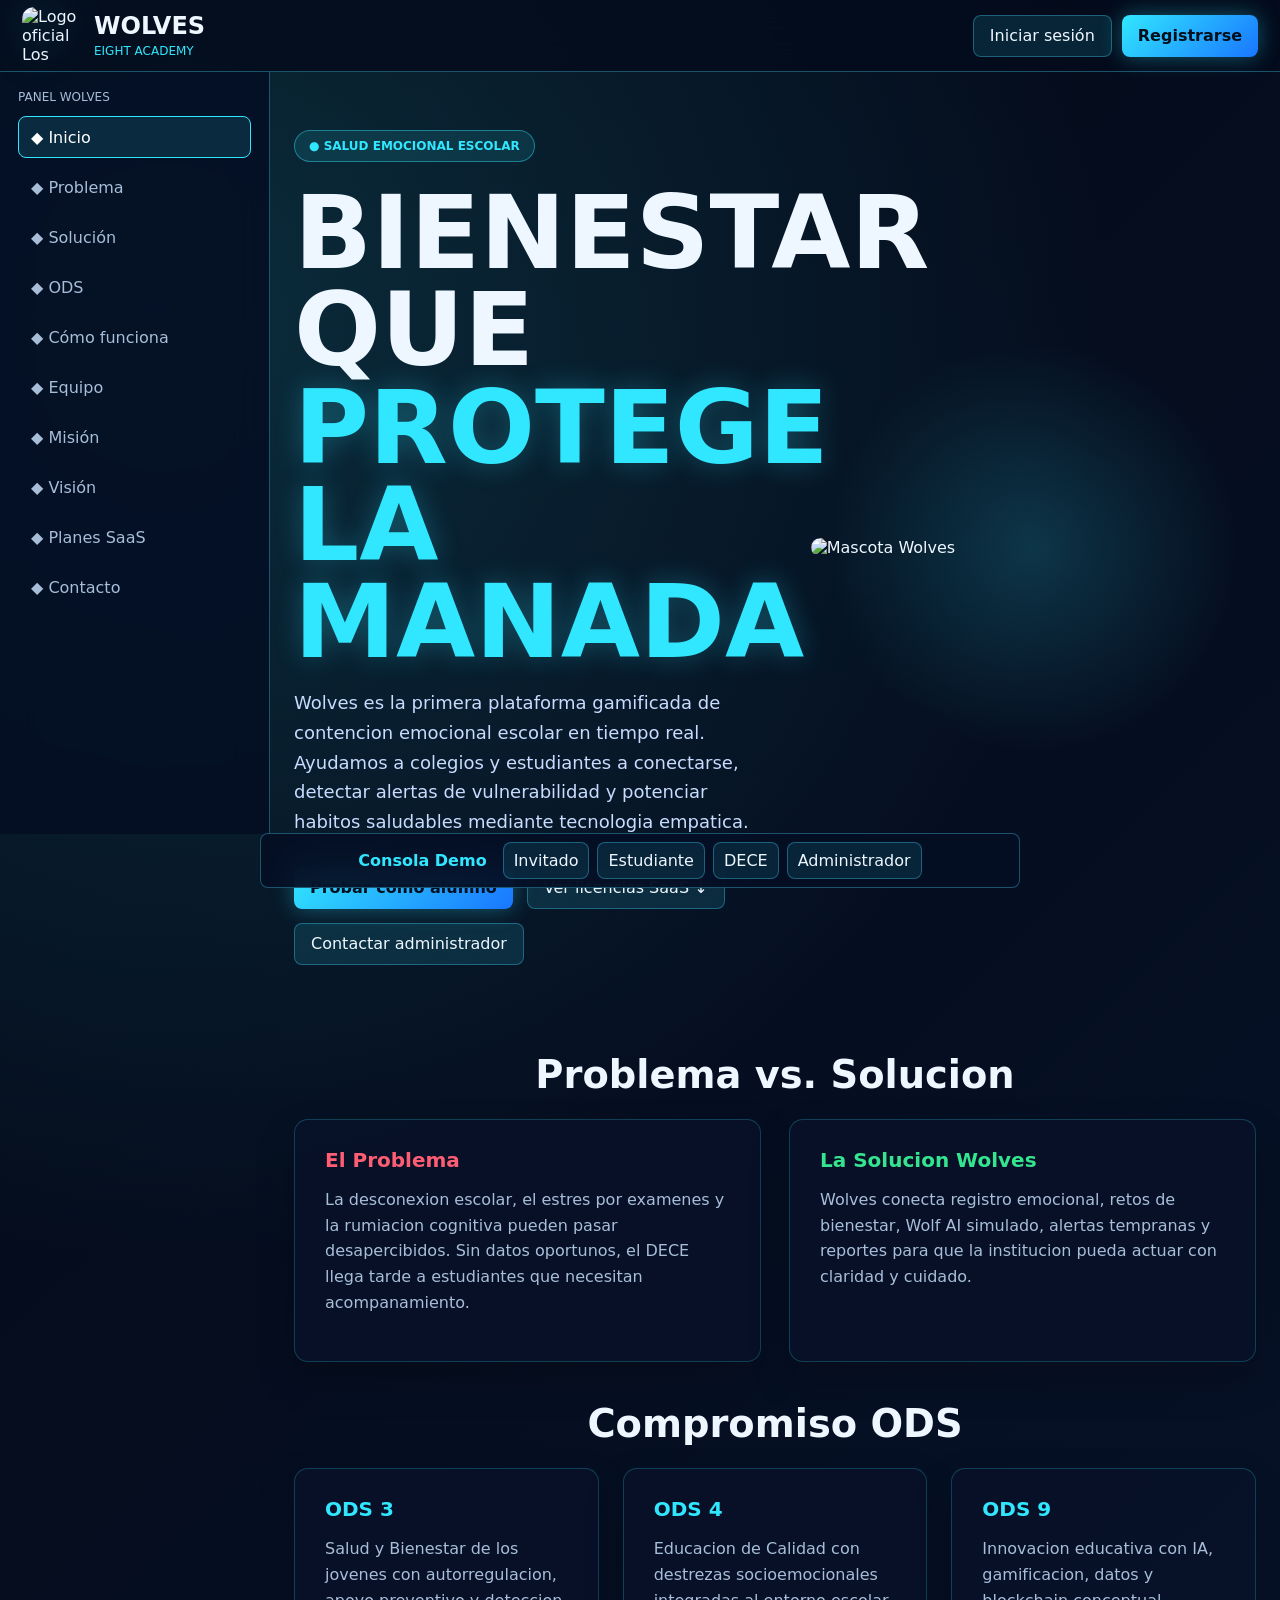
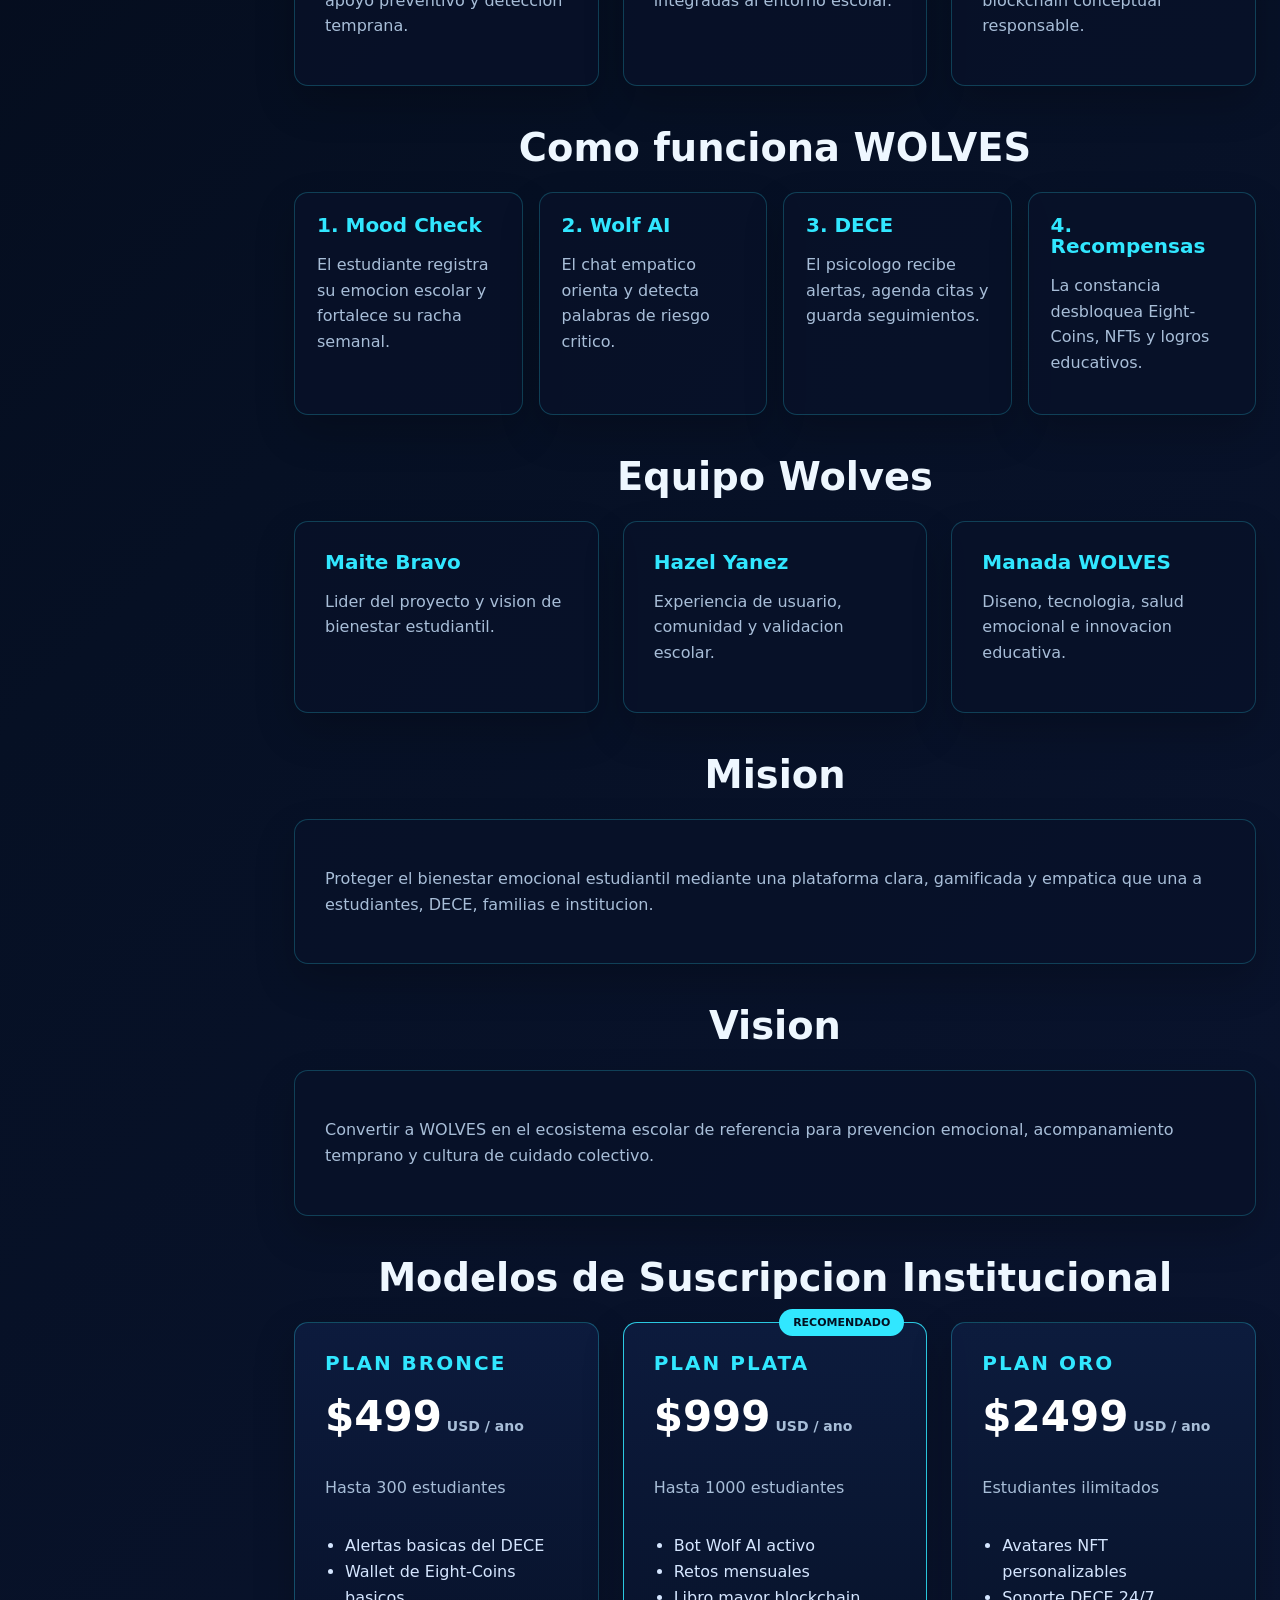
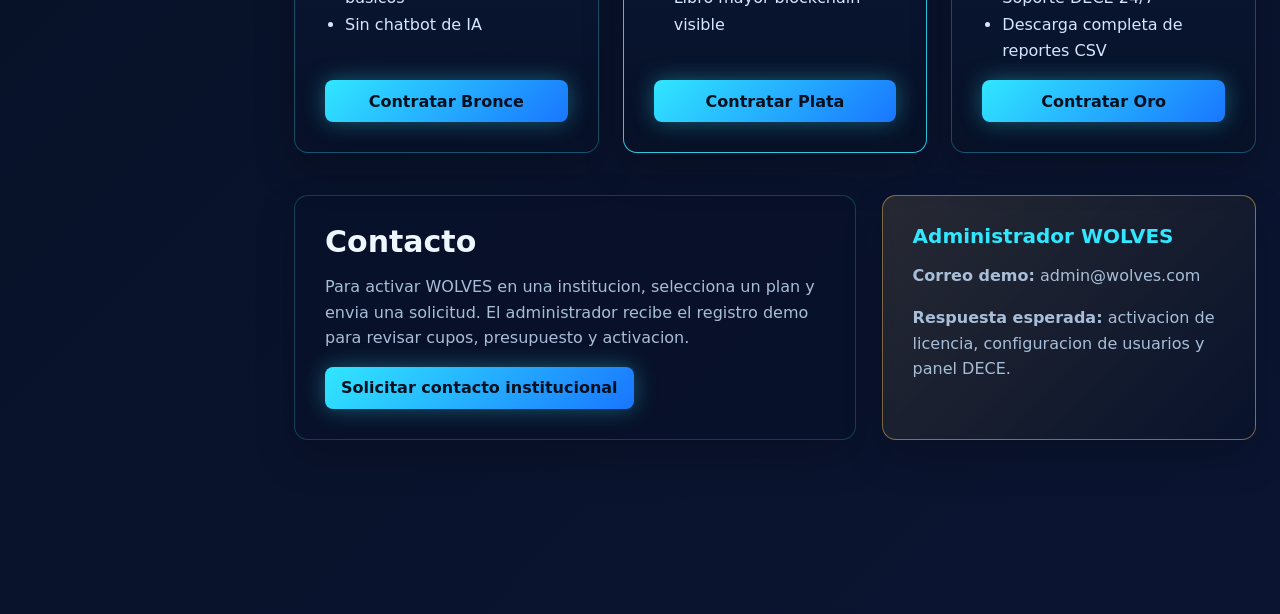
==== wolves-mvp/index.html @ c28a2e02 "Cargar mejoras finales de landing publica" ====
<!DOCTYPE html>
<html lang="es">
<head>
  <meta charset="UTF-8">
  <meta name="viewport" content="width=device-width, initial-scale=1.0">
  <title>WOLVES | Bienestar Emocional Estudiantil</title>
  <link rel="stylesheet" href="css/styles.css">
  <link rel="stylesheet" href="css/store-upgrade.css">
  <link rel="stylesheet" href="css/requirements-upgrade.css">
  <link rel="stylesheet" href="css/visual-match-upgrade.css">
  <link rel="stylesheet" href="css/profile-panel-upgrade.css">
  <link rel="stylesheet" href="css/student-core-upgrade.css">
  <link rel="stylesheet" href="css/profile-identity-upgrade.css">
  <link rel="stylesheet" href="css/challenges.css">
  <link rel="stylesheet" href="css/wallet-upgrade.css">
  <link rel="stylesheet" href="css/wallet-final-tweaks.css">
  <link rel="stylesheet" href="css/community-upgrade.css">
  <link rel="stylesheet" href="css/blockchain-upgrade.css">
  <link rel="stylesheet" href="css/landing-final-upgrade.css">
</head>
<body>
  <div id="toast" class="toast" aria-live="polite"></div>

  <header class="topbar">
    <button class="menu-toggle" id="menuToggle" aria-label="Abrir menú">☰</button>
    <div class="brand">
      <img class="official-logo" src="assets/LOGO.png" alt="Logo oficial Los Wolves">
      <div>
        <strong>WOLVES</strong>
        <span>Eight Academy</span>
      </div>
    </div>
    <div class="topbar-actions">
      <button class="ghost-btn" data-open-auth="login">Iniciar sesión</button>
      <button class="primary-btn" data-open-auth="register">Registrarse</button>
    </div>
  </header>

  <aside class="sidebar" id="sidebar">
    <div class="sidebar-title">Panel WOLVES</div>
    <nav id="roleMenu"></nav>
  </aside>

  <main class="app-shell">
    <section id="publicView" class="view active"></section>
    <section id="studentView" class="view dashboard-view"></section>
    <section id="deceView" class="view dashboard-view"></section>
    <section id="adminView" class="view dashboard-view"></section>
  </main>

  <section class="demo-console" aria-label="Consola demo por roles">
    <span>Consola Demo</span>
    <button data-role="guest">Invitado</button>
    <button data-role="student">Estudiante</button>
    <button data-role="dece">DECE</button>
    <button data-role="admin">Administrador</button>
  </section>

  <dialog id="authModal" class="auth-modal">
    <div class="modal-head">
      <div>
        <strong id="authTitle">Acceso institucional</strong>
        <span>Ingresa a la manada WOLVES</span>
      </div>
      <button id="closeAuth" class="icon-btn" aria-label="Cerrar">×</button>
    </div>
    <div class="tabs">
      <button id="loginTab" class="tab active">Iniciar sesión</button>
      <button id="registerTab" class="tab">Registro</button>
    </div>
    <form id="loginForm" class="auth-form active">
      <label>Correo institucional<input type="email" id="loginEmail" required placeholder="estudiante@colegio.edu.ec"></label>
      <label>Contraseña<input type="password" id="loginPassword" required placeholder="Contraseña demo"></label>
      <button class="primary-btn" type="submit">Ingresar</button>
      <p class="form-help">Correos demo: estudiante@colegio.edu.ec, dece@wolves.com, admin@wolves.com</p>
    </form>
    <form id="registerForm" class="auth-form">
      <label>Nombre completo<input type="text" id="registerName" required placeholder="Nombre del estudiante"></label>
      <label>Correo institucional<input type="email" id="registerEmail" required placeholder="nombre@colegio.edu.ec"></label>
      <label>Contraseña<input type="password" id="registerPassword" required></label>
      <label>Nivel educativo<select id="registerLevel" required></select></label>
      <label>Grado académico<select id="registerGrade" required></select></label>
      <label>Rol<select id="registerRole" required>
        <option value="student">Estudiante</option>
        <option value="dece">DECE</option>
        <option value="admin">Administrador</option>
      </select></label>
      <button class="primary-btn" type="submit">Crear nueva cuenta</button>
    </form>
  </dialog>

  <script src="js/app-fixed.js"></script>
  <script src="js/store-upgrade.js"></script>
  <script src="js/requirements-upgrade.js"></script>
  <script src="js/visual-match-upgrade.js"></script>
  <script src="js/profile-panel-upgrade.js"></script>
  <script src="js/student-core-upgrade.js"></script>
  <script src="js/profile-identity-upgrade.js"></script>
  <script src="js/firebase.js"></script>
  <script src="js/challenges.js"></script>
  <script src="js/wallet-upgrade.js"></script>
  <script src="js/wallet-final-tweaks.js"></script>
  <script src="js/community-upgrade.js"></script>
  <script src="js/blockchain-upgrade.js"></script>
  <script src="js/landing-final-upgrade.js"></script>
</body>
</html>
---- wolves-mvp/css/styles.css ----
:root {
  --bg: #061024;
  --bg-2: #091a38;
  --panel: rgba(10, 27, 59, 0.72);
  --panel-strong: rgba(7, 20, 45, 0.92);
  --line: rgba(71, 218, 255, 0.34);
  --cyan: #31e7ff;
  --blue: #1976ff;
  --green: #35e48f;
  --orange: #ff8a2a;
  --red: #ff4f6d;
  --yellow: #ffd166;
  --purple: #8f68ff;
  --text: #eef7ff;
  --muted: #a8bed8;
  --shadow: 0 24px 70px rgba(0, 0, 0, 0.35);
  color-scheme: dark;
}

* { box-sizing: border-box; }

body {
  margin: 0;
  min-height: 100vh;
  background: radial-gradient(circle at 12% 8%, rgba(49, 231, 255, 0.16), transparent 26%), linear-gradient(135deg, #030814 0%, var(--bg) 46%, #0b1532 100%);
  color: var(--text);
  font-family: Inter, Segoe UI, system-ui, -apple-system, sans-serif;
  letter-spacing: 0;
}

button, input, select, textarea { font: inherit; }
button { cursor: pointer; }
p { color: var(--muted); line-height: 1.6; }
h1, h2, h3 { margin: 0; line-height: 1.05; }
h1 { font-size: clamp(44px, 8vw, 96px); }
h2 { font-size: 30px; margin-bottom: 14px; }
h3 { font-size: 20px; margin-bottom: 10px; }

.topbar {
  position: fixed;
  top: 0;
  left: 0;
  right: 0;
  height: 72px;
  z-index: 30;
  display: flex;
  align-items: center;
  justify-content: space-between;
  gap: 16px;
  padding: 12px 22px;
  background: rgba(4, 12, 28, 0.86);
  border-bottom: 1px solid var(--line);
  backdrop-filter: blur(18px);
}

.brand { display: flex; align-items: center; gap: 12px; }
.brand strong { display: block; font-size: 24px; }
.brand span { color: var(--cyan); font-size: 12px; text-transform: uppercase; }
.brand-mark {
  width: 46px;
  height: 46px;
  border: 1px solid var(--cyan);
  border-radius: 8px;
  display: grid;
  place-items: center;
  color: var(--cyan);
  font-weight: 900;
  box-shadow: 0 0 22px rgba(49, 231, 255, 0.34);
}

.menu-toggle { display: none; }
.topbar-actions { display: flex; gap: 10px; align-items: center; }

.sidebar {
  position: fixed;
  top: 72px;
  bottom: 66px;
  left: 0;
  width: 270px;
  z-index: 20;
  padding: 18px;
  overflow-y: auto;
  background: rgba(5, 15, 36, 0.9);
  border-right: 1px solid var(--line);
  backdrop-filter: blur(18px);
}

.sidebar-title {
  color: var(--muted);
  font-size: 12px;
  text-transform: uppercase;
  margin-bottom: 12px;
}

.sidebar button {
  width: 100%;
  display: flex;
  align-items: center;
  gap: 10px;
  min-height: 42px;
  margin-bottom: 8px;
  padding: 10px 12px;
  border: 1px solid transparent;
  border-radius: 8px;
  background: transparent;
  color: var(--muted);
  text-align: left;
}

.sidebar button.active, .sidebar button:hover {
  color: var(--text);
  border-color: var(--line);
  background: rgba(49, 231, 255, 0.11);
}

.app-shell { min-height: 100vh; padding: 96px 24px 94px 294px; }
.view { display: none; }
.view.active { display: block; }

.hero {
  display: grid;
  grid-template-columns: minmax(0, 1.15fr) minmax(280px, 0.85fr);
  gap: 26px;
  align-items: stretch;
  min-height: calc(100vh - 190px);
}

.hero-copy {
  display: flex;
  flex-direction: column;
  justify-content: center;
  padding: 42px;
  border: 1px solid var(--line);
  border-radius: 8px;
  background: linear-gradient(145deg, rgba(11, 37, 77, 0.82), rgba(6, 16, 36, 0.72));
  box-shadow: var(--shadow);
}

.eyebrow { color: var(--cyan); text-transform: uppercase; font-weight: 800; font-size: 13px; }
.hero-card, .card, .module {
  border: 1px solid var(--line);
  border-radius: 8px;
  background: var(--panel);
  box-shadow: var(--shadow);
  backdrop-filter: blur(16px);
}
.hero-card { padding: 26px; }
.wolf-avatar {
  width: min(240px, 70%);
  aspect-ratio: 1;
  margin: 18px auto;
  border-radius: 50%;
  display: grid;
  place-items: center;
  font-size: 92px;
  background: radial-gradient(circle, rgba(49,231,255,.34), rgba(25,118,255,.08));
  border: 1px solid var(--cyan);
}

.primary-btn, .ghost-btn, .danger-btn, .success-btn {
  min-height: 42px;
  padding: 10px 16px;
  border-radius: 8px;
  border: 1px solid var(--line);
  color: var(--text);
  background: rgba(49, 231, 255, 0.12);
}
.primary-btn {
  background: linear-gradient(135deg, var(--cyan), var(--blue));
  border: 0;
  color: #02101e;
  font-weight: 800;
  box-shadow: 0 0 22px rgba(49, 231, 255, 0.35);
}
.danger-btn { border-color: rgba(255,79,109,.55); color: #ffd9df; }
.success-btn { border-color: rgba(53,228,143,.55); color: #caffdf; }

.section-grid, .dashboard-grid {
  display: grid;
  grid-template-columns: repeat(3, minmax(0, 1fr));
  gap: 18px;
  margin-top: 20px;
}
.card, .module { padding: 20px; }
.wide { grid-column: span 2; }
.full { grid-column: 1 / -1; }
.metric-row, .quick-row, .ods-row { display: flex; flex-wrap: wrap; gap: 10px; align-items: center; }

.pill, .status, .coin {
  display: inline-flex;
  align-items: center;
  gap: 8px;
  padding: 8px 10px;
  border-radius: 999px;
  border: 1px solid var(--line);
  background: rgba(255,255,255,.05);
  color: var(--text);
}
.coin { color: var(--yellow); border-color: rgba(255,209,102,.5); }
.red { color: #ffd7de; border-color: rgba(255,79,109,.65); }
.yellow { color: #fff1bf; border-color: rgba(255,209,102,.65); }
.green { color: #caffdf; border-color: rgba(53,228,143,.65); }

.demo-console {
  position: fixed;
  z-index: 35;
  left: 50%;
  bottom: 12px;
  transform: translateX(-50%);
  width: min(760px, calc(100% - 24px));
  min-height: 52px;
  display: flex;
  align-items: center;
  justify-content: center;
  gap: 8px;
  padding: 8px;
  border: 1px solid var(--line);
  border-radius: 8px;
  background: rgba(5, 15, 36, 0.92);
  backdrop-filter: blur(18px);
}
.demo-console span { color: var(--cyan); font-weight: 800; margin-right: 8px; }
.demo-console button {
  border: 1px solid var(--line);
  background: rgba(49,231,255,.1);
  color: var(--text);
  border-radius: 8px;
  padding: 8px 10px;
}

dialog {
  border: 1px solid var(--line);
  border-radius: 8px;
  background: var(--panel-strong);
  color: var(--text);
  width: min(520px, calc(100% - 24px));
  box-shadow: var(--shadow);
}
dialog::backdrop { background: rgba(0,0,0,.68); }
.modal-head { display: flex; justify-content: space-between; gap: 16px; align-items: flex-start; margin-bottom: 16px; }
.modal-head span, .form-help { display: block; color: var(--muted); font-size: 13px; }
.icon-btn {
  width: 36px;
  height: 36px;
  border-radius: 8px;
  border: 1px solid var(--line);
  color: var(--text);
  background: transparent;
  font-size: 22px;
}
.tabs { display: grid; grid-template-columns: 1fr 1fr; gap: 8px; margin-bottom: 14px; }
.tab { border: 1px solid var(--line); background: transparent; color: var(--muted); padding: 10px; border-radius: 8px; }
.tab.active { color: var(--text); background: rgba(49,231,255,.13); }
.auth-form { display: none; }
.auth-form.active { display: grid; gap: 12px; }
label { display: grid; gap: 7px; color: var(--muted); font-size: 14px; }
input, select, textarea {
  width: 100%;
  border: 1px solid rgba(71,218,255,.32);
  border-radius: 8px;
  padding: 11px 12px;
  color: var(--text);
  background: rgba(2, 10, 24, 0.72);
}
textarea { min-height: 92px; resize: vertical; }
.toolbar { display: flex; align-items: center; justify-content: space-between; gap: 16px; margin-bottom: 18px; }
.toolbar small { color: var(--muted); }
.role-badge { color: var(--cyan); font-weight: 800; }

.emotion-grid, .product-grid, .nft-grid, .challenge-grid {
  display: grid;
  grid-template-columns: repeat(auto-fit, minmax(170px, 1fr));
  gap: 12px;
}
.choice {
  border: 1px solid var(--line);
  border-radius: 8px;
  background: rgba(255,255,255,.05);
  padding: 14px;
  color: var(--text);
  text-align: left;
}
.choice.active { outline: 2px solid var(--cyan); background: rgba(49,231,255,.14); }
.emoji { font-size: 30px; display: block; margin-bottom: 8px; }
.chat-box, .list-box { max-height: 340px; overflow: auto; display: grid; gap: 10px; padding-right: 4px; }
.message {
  padding: 12px;
  border-radius: 8px;
  background: rgba(255,255,255,.06);
  border: 1px solid rgba(255,255,255,.08);
}
.message.user { border-color: rgba(49,231,255,.45); margin-left: 26px; }
.message.ai { border-color: rgba(53,228,143,.36); margin-right: 26px; }
.progress { height: 10px; border-radius: 999px; background: rgba(255,255,255,.08); overflow: hidden; }
.progress span { display: block; height: 100%; background: linear-gradient(90deg, var(--cyan), var(--green)); }
.table { width: 100%; border-collapse: collapse; }
.table th, .table td { border-bottom: 1px solid rgba(71,218,255,.18); padding: 10px; text-align: left; color: var(--muted); }
.table th { color: var(--text); }
.toast {
  position: fixed;
  top: 88px;
  right: 20px;
  z-index: 60;
  max-width: 360px;
  display: none;
  padding: 14px 16px;
  border: 1px solid var(--line);
  border-radius: 8px;
  background: var(--panel-strong);
  color: var(--text);
  box-shadow: var(--shadow);
}
.toast.show { display: block; }

@media (max-width: 1050px) {
  .section-grid, .dashboard-grid { grid-template-columns: repeat(2, minmax(0, 1fr)); }
  .hero { grid-template-columns: 1fr; }
}

@media (max-width: 760px) {
  .topbar { height: auto; min-height: 66px; padding: 10px 12px; }
  .topbar-actions .ghost-btn { display: none; }
  .menu-toggle { display: inline-grid; place-items: center; width: 40px; height: 40px; border: 1px solid var(--line); border-radius: 8px; background: transparent; color: var(--text); }
  .sidebar { transform: translateX(-100%); transition: transform .2s ease; width: min(86vw, 310px); }
  .sidebar.open { transform: translateX(0); }
  .app-shell { padding: 92px 14px 120px; }
  .hero-copy { padding: 24px; }
  .section-grid, .dashboard-grid { grid-template-columns: 1fr; }
  .wide { grid-column: auto; }
  .demo-console { flex-wrap: wrap; }
  .demo-console span { width: 100%; text-align: center; margin: 0; }
}
---- wolves-mvp/css/store-upgrade.css ----
.store-layout-upgrade {
  display: grid;
  grid-template-columns: 1fr;
  gap: 22px;
}
.store-products-card,
.cart-panel-bottom {
  width: 100%;
}
.store-head {
  display: flex;
  justify-content: space-between;
  align-items: flex-start;
  gap: 16px;
  margin-bottom: 22px;
}
.store-head h3,
.cart-head h3 {
  margin: 0;
  font-size: 28px;
}
.store-head p,
.cart-head p {
  margin: 6px 0 0;
  color: #b7c9e8;
}
.store-expanded-grid {
  display: grid;
  grid-template-columns: repeat(3, minmax(240px, 1fr));
  gap: 18px;
}
.product-card {
  padding: 0;
  overflow: hidden;
  display: flex;
  flex-direction: column;
  min-height: 430px;
  border: 1px solid rgba(49, 231, 255, .18);
  background: rgba(8, 18, 42, .86);
}
.product-image {
  width: 100%;
  aspect-ratio: 16 / 10.5;
  object-fit: cover;
  display: block;
  background: #050b1c;
  border-bottom: 1px solid rgba(49, 231, 255, 0.22);
}
.product-body {
  padding: 20px;
  display: flex;
  flex: 1;
  flex-direction: column;
  gap: 12px;
}
.product-body h3 {
  margin: 0;
  font-size: 24px;
  line-height: 1.08;
}
.product-body p {
  margin: 0;
  color: #b7c9e8;
  line-height: 1.55;
}
.product-meta {
  display: flex;
  flex-wrap: wrap;
  gap: 8px;
  margin-top: auto;
}
.product-meta span {
  display: inline-flex;
  align-items: center;
  min-height: 32px;
  padding: 6px 10px;
  border: 1px solid rgba(49, 231, 255, .18);
  border-radius: 999px;
  background: rgba(49, 231, 255, .08);
  color: #eef7ff;
  font-size: 13px;
  font-weight: 800;
}
.product-meta span:nth-child(2) {
  color: var(--cyan);
}
.product-actions {
  display: grid;
  grid-template-columns: 1fr 1fr;
  gap: 10px;
  margin-top: 6px;
}
.product-actions button,
.cart-actions button {
  width: 100%;
}
.cart-panel-bottom {
  border-color: rgba(49, 231, 255, .22);
}
.cart-head {
  display: flex;
  justify-content: space-between;
  align-items: flex-start;
  gap: 18px;
  margin-bottom: 18px;
}
.cart-totals {
  display: flex;
  flex-wrap: wrap;
  justify-content: flex-end;
  gap: 10px;
}
.cart-totals span {
  padding: 9px 13px;
  border-radius: 999px;
  border: 1px solid rgba(255, 202, 87, .5);
  color: #ffd76d;
  background: rgba(255, 202, 87, .08);
  font-weight: 900;
}
.empty-cart {
  padding: 18px;
  border-radius: 12px;
  background: rgba(2, 8, 22, .55);
  color: #9eb5d7;
}
.cart-items-grid {
  display: grid;
  grid-template-columns: repeat(3, minmax(220px, 1fr));
  gap: 12px;
}
.cart-item {
  display: grid;
  grid-template-columns: 76px 1fr;
  align-items: center;
  gap: 12px;
  padding: 10px;
  border: 1px solid rgba(49, 231, 255, .14);
  border-radius: 12px;
  background: rgba(2, 8, 22, .52);
}
.cart-item img {
  width: 76px;
  height: 58px;
  object-fit: cover;
  border-radius: 8px;
}
.cart-item strong,
.cart-item span {
  display: block;
}
.cart-item span {
  margin-top: 4px;
  color: #9eb5d7;
  font-size: 13px;
}
.cart-actions {
  display: grid;
  grid-template-columns: 1fr 1fr;
  gap: 12px;
  margin-top: 18px;
}
@media (max-width: 1100px) {
  .store-expanded-grid,
  .cart-items-grid { grid-template-columns: repeat(2, minmax(220px, 1fr)); }
}
@media (max-width: 760px) {
  .store-head,
  .cart-head { flex-direction: column; }
  .store-expanded-grid,
  .cart-items-grid,
  .product-actions,
  .cart-actions { grid-template-columns: 1fr; }
  .product-card { min-height: auto; }
}
---- wolves-mvp/css/requirements-upgrade.css ----
.landing-hero{min-height:calc(100vh - 170px);display:grid;grid-template-columns:minmax(0,1.08fr) minmax(300px,.92fr);align-items:center;gap:34px;padding:40px 0}.landing-kicker{display:inline-flex;align-items:center;gap:8px;padding:8px 14px;border:1px solid rgba(49,231,255,.42);border-radius:999px;color:var(--cyan);background:rgba(49,231,255,.11);font-size:12px;font-weight:900;text-transform:uppercase}.landing-hero h1{margin:18px 0;font-size:clamp(42px,6vw,78px);text-transform:uppercase}.landing-hero h1 strong{color:var(--cyan)}.landing-hero p{max-width:720px;font-size:18px}.landing-actions{display:flex;flex-wrap:wrap;gap:14px;margin-top:28px}.hero-wolf{display:grid;place-items:center}.hero-wolf .wolf-svg{width:min(330px,70vw);filter:drop-shadow(0 28px 56px rgba(38,217,255,.18))}.compare-grid{display:grid;grid-template-columns:1fr 1fr;gap:28px;margin:26px 0}.compare-card{padding:34px;border-radius:14px;border:1px solid var(--line);background:rgba(8,18,42,.72)}.problem-card{border-color:rgba(255,79,109,.34)}.problem-card h2{color:var(--red)}.solution-card{border-color:rgba(53,228,143,.34)}.solution-card h2{color:var(--green)}.ods-upgrade,.plans-upgrade{margin-top:34px}.ods-upgrade>h2,.plans-upgrade>h2{text-align:center}.plans-grid{display:grid;grid-template-columns:repeat(3,minmax(0,1fr));gap:24px;margin-top:28px}.plan-card{position:relative;padding:30px;border:1px solid rgba(49,231,255,.24);border-radius:12px;background:rgba(9,20,46,.82)}.plan-card.recommended{border-color:rgba(49,231,255,.72);box-shadow:0 0 38px rgba(49,231,255,.14)}.recommend{position:absolute;right:24px;top:-13px;border-radius:999px;padding:7px 16px;background:var(--cyan);color:#02101e;font-size:11px;font-weight:900;text-transform:uppercase}.plan-card h3{color:var(--cyan);text-transform:uppercase;letter-spacing:2px}.plan-price{margin:18px 0;color:white;font-size:42px;font-weight:900}.plan-price span{color:var(--muted);font-size:14px;font-weight:500}.plan-card button{width:100%;margin-top:18px}.demo-login{margin:8px 6px 0 0;padding:8px 10px;border:1px solid var(--line);border-radius:8px;color:var(--cyan);background:rgba(49,231,255,.08)}.profile-rpg{display:grid;grid-template-columns:minmax(280px,.9fr) minmax(420px,1.9fr);gap:22px}.avatar-panel{text-align:center;display:grid;justify-items:center;gap:10px}.wolf-svg-wrap{width:min(230px,82%);aspect-ratio:1;display:grid;place-items:center}.wolf-svg{width:100%;height:auto}.motto{width:100%;padding:12px;border-radius:10px;background:rgba(255,255,255,.06);font-style:italic}.profile-form{display:grid;grid-template-columns:1fr 1fr;gap:16px;margin:20px 0}.profile-form .full{grid-column:1/-1}.aura-row{display:flex;gap:12px;align-items:center;min-height:42px}.aura-dot{width:34px;height:34px;border:2px solid rgba(255,255,255,.65);border-radius:50%}.aura-dot.active{outline:3px solid var(--cyan)}.profile-section-head{display:flex;justify-content:space-between;gap:16px;margin-bottom:18px}.nft-equip{text-align:center;min-height:118px;opacity:.98}.nft-equip.locked{opacity:.42;cursor:not-allowed}.appointment-alert{border-color:rgba(143,104,255,.7);background:rgba(83,54,150,.24)}.stats-strip{display:grid;grid-template-columns:repeat(4,1fr);gap:16px}.stats-strip span{display:block;padding:20px;border-radius:10px;text-align:center;background:rgba(2,10,24,.72);font-size:28px;font-weight:900}.stats-strip small{display:block;margin-top:8px;color:var(--muted);font-size:11px;text-transform:uppercase}.mood-title{text-align:center;margin-bottom:24px}.mood-choice{min-height:136px;text-align:center}.mood-choice small{display:block;color:var(--muted);margin-top:8px}.mood-emoji{display:block;font-size:38px;margin-bottom:10px}.mood-form{max-width:760px;margin:32px auto 0}.range-labels{display:grid;grid-template-columns:repeat(5,1fr);gap:8px;margin:8px 0 20px;color:var(--muted);font-size:12px}.mood-form .primary-btn{width:100%;margin-top:14px;text-transform:uppercase}.streak-card{max-width:900px;margin:26px auto 0;text-align:center}.school-week{display:grid;grid-template-columns:repeat(5,1fr);gap:12px;margin:20px 0}.week-cell{min-height:88px;display:grid;place-items:center;border:1px solid rgba(49,231,255,.26);border-radius:10px;background:rgba(3,12,28,.72)}.week-cell.done{border-color:rgba(53,228,143,.65);background:rgba(53,228,143,.12)}.week-cell.pending span{color:var(--red)}.week-cell.done span{color:var(--green)}@media(max-width:900px){.landing-hero,.compare-grid,.plans-grid,.profile-rpg{grid-template-columns:1fr}.profile-form,.stats-strip,.school-week{grid-template-columns:1fr}}
---- wolves-mvp/css/visual-match-upgrade.css ----
.real-hero {
  min-height: calc(100vh - 170px);
  display: grid;
  grid-template-columns: minmax(0, 1.1fr) minmax(320px, .9fr);
  align-items: center;
  gap: 36px;
  padding: 36px 0 52px;
}
.real-hero-copy h1 {
  margin: 18px 0;
  font-size: clamp(44px, 6.4vw, 86px);
  line-height: .98;
  text-transform: uppercase;
}
.real-hero-copy h1 strong { color: var(--cyan); }
.real-hero-copy p {
  max-width: 720px;
  color: #b8d3f4;
  font-size: 18px;
}
.landing-kicker i {
  width: 9px;
  height: 9px;
  border-radius: 999px;
  background: var(--cyan);
}
.real-hero-art { display: grid; place-items: center; }
.real-hero-art img {
  width: min(310px, 72vw);
  aspect-ratio: 1;
  object-fit: contain;
  filter: drop-shadow(0 28px 70px rgba(49, 231, 255, .22));
}
.real-compare { margin-top: 12px; }
.real-mood .mood-title { margin-top: -12px; }
.real-emotion-grid {
  grid-template-columns: repeat(5, minmax(160px, 1fr));
  align-items: stretch;
}
.real-emotion-card {
  min-height: 220px;
  display: grid;
  justify-items: center;
  align-content: center;
  gap: 10px;
  border-color: rgba(49, 231, 255, .12);
  background: rgba(8, 18, 42, .86);
}
.real-emotion-card.active {
  border-color: var(--cyan);
  outline: 2px solid var(--cyan);
  box-shadow: 0 0 34px rgba(49, 231, 255, .22);
}
.real-emotion-card img {
  width: 96px;
  height: 96px;
  object-fit: contain;
  display: block;
  border-radius: 18px;
}
.real-emotion-card strong {
  color: var(--cyan);
  font-size: 18px;
}
.real-emotion-card small {
  min-height: 34px;
  max-width: 170px;
  color: #8ea6c8;
  text-align: center;
  line-height: 1.35;
}
.real-emotion-card[data-emotion="Ansioso"] strong { color: var(--yellow); }
.real-emotion-card[data-emotion="Enojado"] strong { color: var(--red); }
.real-emotion-card[data-emotion="Triste"] strong { color: #b66cff; }
.select-ring {
  width: 20px;
  height: 20px;
  border-radius: 50%;
  border: 2px solid rgba(168, 190, 216, .42);
}
.real-emotion-card.active .select-ring {
  background: var(--cyan);
  border-color: var(--cyan);
  box-shadow: 0 0 16px rgba(49, 231, 255, .7);
}
.visual-streak-card {
  max-width: 980px;
  margin: 28px auto 0;
  padding: 26px 28px;
  text-align: center;
  border-color: rgba(49, 231, 255, .14);
  background: rgba(8, 18, 42, .82);
}
.visual-streak-card h3 {
  margin: 0 0 20px;
  color: var(--cyan);
  font-size: 15px;
  text-transform: uppercase;
  letter-spacing: .4px;
}
.visual-school-week {
  display: grid;
  grid-template-columns: repeat(5, minmax(112px, 1fr));
  gap: 16px;
  margin-bottom: 22px;
}
.visual-week-cell {
  min-height: 116px;
  display: grid;
  justify-items: center;
  align-content: center;
  gap: 6px;
  border-radius: 12px;
  background: rgba(2, 8, 22, .78);
  border: 1px solid rgba(49, 231, 255, .08);
}
.visual-week-cell.done {
  border-color: rgba(33, 201, 145, .68);
  background: rgba(24, 199, 144, .13);
}
.visual-week-cell strong {
  color: #a9bad8;
  font-size: 12px;
}
.visual-week-cell img {
  width: 36px;
  height: 36px;
  object-fit: contain;
  border-radius: 9px;
}
.week-check {
  color: #22e39f;
  font-weight: 900;
}
.week-dash {
  color: #8091af;
  font-size: 18px;
}
.streak-note {
  border-top: 1px solid rgba(168, 190, 216, .12);
  padding-top: 18px;
  color: #a9c4ea;
  font-size: 13px;
  line-height: 1.45;
}
.streak-note strong {
  color: #ff6f6f;
}
.streak-note b {
  color: var(--cyan);
}
@media (max-width: 980px) {
  .real-hero,
  .real-emotion-grid,
  .visual-school-week { grid-template-columns: 1fr; }
}
---- wolves-mvp/css/profile-panel-upgrade.css ----
.official-logo{
  width:58px;
  height:58px;
  object-fit:contain;
  border-radius:12px;
  filter:drop-shadow(0 0 18px rgba(49,231,255,.25));
}
.brand{
  gap:14px;
}
.rpg-profile-panel{
  display:grid;
  grid-template-columns:minmax(300px,.9fr) minmax(520px,1.9fr);
  gap:22px;
  align-items:stretch;
}
.rpg-card{
  position:relative;
  border:1px solid rgba(49,231,255,.16);
  border-radius:14px;
  background:rgba(8,18,42,.76);
  box-shadow:inset 0 1px 0 rgba(255,255,255,.03);
  padding:28px;
}
.avatar-showcase{
  min-height:340px;
  display:grid;
  justify-items:center;
  align-content:center;
  gap:12px;
  text-align:center;
  border-color:rgba(49,231,255,.34);
}
.status-chip{
  position:absolute;
  right:18px;
  top:18px;
  display:inline-flex;
  align-items:center;
  gap:6px;
  padding:6px 12px;
  border:1px solid rgba(49,231,255,.28);
  border-radius:999px;
  color:var(--cyan);
  background:rgba(49,231,255,.09);
  font-size:11px;
  font-weight:900;
  text-transform:uppercase;
}
.status-chip i{
  width:8px;
  height:8px;
  border-radius:50%;
  background:var(--green);
}
.wolf-orbit{
  width:200px;
  aspect-ratio:1;
  display:grid;
  place-items:center;
}
.rpg-wolf{
  width:100%;
  height:auto;
  filter:drop-shadow(0 22px 34px rgba(49,231,255,.16));
}
.avatar-showcase h2{
  margin:8px 0 0;
  font-size:30px;
}
.student-rank{
  margin:0;
  color:var(--cyan);
  font-weight:900;
  text-transform:uppercase;
}
.student-motto{
  width:86%;
  margin:8px 0 0;
  padding:12px 16px;
  border:1px solid rgba(255,255,255,.08);
  border-radius:12px;
  background:rgba(255,255,255,.05);
  color:#c7d8f6;
  font-size:13px;
  font-style:italic;
  font-weight:700;
}
.profile-editor{
  display:flex;
  flex-direction:column;
}
.section-title-row{
  display:flex;
  justify-content:space-between;
  gap:18px;
  align-items:flex-start;
  margin-bottom:20px;
}
.section-title-row h2,
.section-title-row h3{
  margin:0 0 6px;
  text-transform:uppercase;
  letter-spacing:.4px;
}
.section-title-row p{
  margin:0;
  color:#a9c6ed;
}
.secure-chip,.season-chip,.active-pill{
  flex:0 0 auto;
  padding:7px 12px;
  border-radius:999px;
  color:#37f5bd;
  background:rgba(39,220,255,.09);
  border:1px solid rgba(39,220,255,.2);
  font-size:11px;
  font-weight:900;
  text-transform:uppercase;
}
.season-chip{
  color:#d9a7ff;
  background:rgba(137,92,255,.18);
  border-color:rgba(137,92,255,.42);
}
.profile-form-grid{
  display:grid;
  grid-template-columns:1fr 1fr;
  gap:18px;
  margin-top:8px;
}
.profile-form-grid .full{
  grid-column:1/-1;
}
.profile-form-grid label{
  color:#9db8e3;
  font-size:12px;
  font-weight:900;
  text-transform:uppercase;
}
.profile-form-grid input,
.profile-form-grid select{
  margin-top:8px;
  min-height:48px;
  border-radius:12px;
  border:1px solid rgba(168,190,216,.18);
  background:rgba(2,10,24,.72);
  color:#fff;
  font-weight:700;
}
.profile-form-grid input:disabled{
  opacity:.72;
}
.aura-picker{
  display:flex;
  gap:12px;
  align-items:center;
  min-height:56px;
}
.aura-dot{
  width:34px;
  height:34px;
  border:2px solid rgba(255,255,255,.78);
  border-radius:50%;
  cursor:pointer;
}
.aura-dot.active{
  outline:3px solid rgba(49,231,255,.42);
  box-shadow:0 0 22px rgba(49,231,255,.32);
}
.save-profile-btn{
  align-self:flex-end;
  min-width:260px;
  margin-top:auto;
}
.nft-zone{
  min-height:210px;
}
.nft-grid-upgrade{
  display:grid;
  grid-template-columns:repeat(4,minmax(120px,1fr));
  gap:16px;
}
.nft-tile{
  position:relative;
  min-height:118px;
  border:1px solid rgba(255,255,255,.05);
  border-radius:12px;
  background:rgba(2,7,18,.72);
  color:#dce8ff;
  display:grid;
  justify-items:center;
  align-content:center;
  gap:6px;
  text-align:center;
}
.nft-tile.locked{
  opacity:.42;
  cursor:not-allowed;
}
.nft-tile.active{
  border-color:var(--cyan);
  box-shadow:0 0 24px rgba(49,231,255,.18);
}
.lock-label{
  position:absolute;
  right:8px;
  top:8px;
  padding:3px 7px;
  border-radius:6px;
  background:rgba(255,255,255,.12);
  color:#dce8ff;
  font-size:9px;
  font-weight:900;
  text-transform:uppercase;
}
.nft-icon{
  color:#aab5c8;
  font-size:34px;
  line-height:1;
}
.nft-tile strong{
  font-size:14px;
}
.nft-tile small{
  color:#788ba8;
}
.ecosystem-settings{
  display:grid;
  align-content:start;
  gap:16px;
}
.ecosystem-settings h3{
  margin:0;
  color:var(--cyan);
  text-transform:uppercase;
  font-size:16px;
}
.setting-row{
  display:flex;
  align-items:center;
  justify-content:space-between;
  gap:14px;
  padding:16px;
  border-radius:12px;
  background:rgba(2,7,18,.72);
}
.ecosystem-settings p{
  text-align:center;
  color:#758aae;
  font-size:12px;
}
.full-width{
  grid-column:1/-1;
}
.appointment-alert{
  border-color:rgba(137,92,255,.5);
  background:rgba(82,47,145,.22);
}
.ecosystem-summary h3{
  margin:0 0 20px;
  color:var(--cyan);
  text-transform:uppercase;
  font-size:15px;
}
.summary-grid{
  display:grid;
  grid-template-columns:repeat(4,1fr);
  gap:18px;
}
.summary-grid span{
  display:grid;
  place-items:center;
  min-height:84px;
  border-radius:12px;
  background:rgba(2,7,18,.76);
  text-align:center;
}
.summary-grid strong{
  color:#fff;
  font-size:28px;
}
.summary-grid small{
  color:#8299be;
  font-size:11px;
  font-weight:800;
  text-transform:uppercase;
}
@media(max-width:980px){
  .rpg-profile-panel,
  .profile-form-grid,
  .summary-grid,
  .nft-grid-upgrade{
    grid-template-columns:1fr;
  }
  .save-profile-btn{
    width:100%;
  }
}
---- wolves-mvp/css/student-core-upgrade.css ----
.nft-showcase-mode{grid-template-columns:minmax(290px,.75fr) minmax(620px,1.8fr)}
.big-preview{width:230px}
.nft-lab{min-height:340px}
.nft-lab-grid{display:grid;grid-template-columns:repeat(4,minmax(130px,1fr));gap:16px;margin-top:18px}
.nft-lab-card{border:1px solid rgba(49,231,255,.14);border-radius:14px;background:linear-gradient(180deg,rgba(10,22,50,.95),rgba(2,8,22,.9));padding:18px;display:grid;gap:10px;align-content:start;min-height:210px}
.nft-lab-card.active{border-color:var(--cyan);box-shadow:0 0 28px rgba(49,231,255,.18)}
.nft-lab-icon{font-size:42px;color:#d6e5ff;line-height:1}
.nft-lab-card h3{margin:0;color:#fff;font-size:17px}
.nft-lab-card p{margin:0;color:#91a9cd;font-size:13px;line-height:1.35}
.nft-actions{display:grid;gap:8px;margin-top:auto}
.nft-actions button{width:100%}
.nft-reward-banner{text-align:center;border-color:rgba(172,98,255,.35);background:linear-gradient(180deg,rgba(11,20,50,.9),rgba(7,12,32,.92))}
.nft-reward-banner h3{margin:0 0 8px;color:#fff;font-size:26px}
.library-progress{height:10px;border-radius:999px;background:rgba(255,255,255,.06);overflow:hidden;margin:18px auto 12px;max-width:560px}
.library-progress span{display:block;height:100%;border-radius:999px;background:linear-gradient(90deg,#8a5cff,#27dcff)}
.wolf-ai-upgrade{display:grid;grid-template-columns:minmax(520px,1.5fr) minmax(280px,.8fr);gap:22px}.ai-chat-card,.appointment-card{min-height:520px}.ai-head{display:flex;align-items:flex-start;justify-content:space-between;gap:16px}.ai-head h2{margin:0}.ai-head p{margin:6px 0 0;color:#a9c6ed}.api-chip{padding:7px 12px;border-radius:999px;border:1px solid rgba(49,231,255,.32);background:rgba(49,231,255,.1);color:var(--cyan);font-size:11px;font-weight:900;text-transform:uppercase}.risk-banner{margin:18px 0;padding:16px;border:1px solid rgba(255,72,96,.8);border-radius:12px;background:rgba(255,54,76,.16);color:#ffd8dc}.risk-banner strong{display:block;color:#ff6878;text-transform:uppercase;margin-bottom:4px}.template-row{margin:18px 0}.template-row button{white-space:normal}.ai-stream{min-height:280px;max-height:360px;overflow:auto;margin:16px 0}.ai-compose{display:grid;grid-template-columns:1fr auto;gap:10px}.ai-compose input{min-height:48px}.appointment-card label{display:block;margin:14px 0;color:#9db8e3;font-size:12px;font-weight:900;text-transform:uppercase}.appointment-card textarea{min-height:120px}.appointment-card button{width:100%;margin-top:10px}.appointment-card p{color:#8ea6c8}.challenge-upgrade{display:grid;gap:24px}.challenge-grid-pro{display:grid;grid-template-columns:repeat(3,minmax(230px,1fr));gap:22px}.challenge-card-pro{position:relative;min-height:260px;border:1px solid rgba(49,231,255,.12);border-radius:14px;background:rgba(8,18,42,.78);padding:22px;display:grid;gap:12px;align-content:start;overflow:hidden}.challenge-card-pro.done{border-color:rgba(53,228,143,.55);box-shadow:0 0 22px rgba(53,228,143,.08)}.challenge-card-pro img{width:74px;height:74px;object-fit:contain;border-radius:16px}.challenge-card-pro h3{margin:0;color:#fff}.challenge-card-pro p{margin:0;color:#a9c6ed;line-height:1.45}.challenge-card-pro button{align-self:end;width:100%;margin-top:8px}.challenge-status{position:absolute;right:22px;top:22px;padding:10px 18px;border-radius:999px;border:1px solid rgba(255,255,255,.1);background:rgba(2,7,18,.78);color:#a9bad8;font-size:11px;font-weight:900;text-transform:uppercase}.challenge-card-pro.done .challenge-status{color:#35e48f;border-color:rgba(53,228,143,.42)}.challenge-runner{display:grid;grid-template-columns:minmax(280px,.85fr) minmax(320px,1.1fr);gap:26px;align-items:center}.runner-visual{position:relative;display:grid;place-items:center;min-height:320px;border-radius:14px;background:rgba(2,7,18,.5)}.runner-visual img{width:min(220px,60%);object-fit:contain;filter:drop-shadow(0 20px 40px rgba(49,231,255,.16))}.breath-circle{position:absolute;width:150px;height:150px;border:5px dashed var(--cyan);border-radius:50%;display:grid;place-items:center;align-content:center;background:rgba(2,7,18,.7);animation:wolfPulse 4s ease-in-out infinite}.breath-circle span{color:var(--cyan);font-weight:900;text-transform:uppercase}.breath-circle strong{font-size:34px;color:#fff}.challenge-runner ol{color:#b9cef0;line-height:1.8}.challenge-runner button{width:100%;margin-top:14px}.challenge-reward{text-align:center}.challenge-reward span{color:var(--cyan);font-size:12px;font-weight:900;text-transform:uppercase;letter-spacing:2px}.challenge-reward h2{margin:10px 0}.challenge-reward strong{color:var(--cyan)}@keyframes wolfPulse{0%,100%{transform:scale(.92);opacity:.78}50%{transform:scale(1.08);opacity:1}}@media(max-width:980px){.nft-showcase-mode,.wolf-ai-upgrade,.challenge-grid-pro,.challenge-runner,.nft-lab-grid{grid-template-columns:1fr}.ai-compose{grid-template-columns:1fr}.challenge-card-pro{min-height:auto}}
---- wolves-mvp/css/profile-identity-upgrade.css ----
.identity-profile-grid{display:grid;grid-template-columns:minmax(300px,.82fr) minmax(620px,1.75fr);gap:22px}.identity-avatar-card{text-align:center;display:grid;justify-items:center;align-content:center;gap:12px;min-height:430px}.identity-avatar-orbit{width:250px;aspect-ratio:1;display:grid;place-items:center;overflow:hidden}.identity-avatar-img{width:100%;height:100%;object-fit:contain;filter:drop-shadow(0 24px 42px rgba(49,231,255,.18))}.identity-avatar-card h2{margin:8px 0 0;font-size:30px}.identity-editor-card{display:flex;flex-direction:column;min-height:430px}.identity-form-grid{display:grid;grid-template-columns:1fr 1fr;gap:18px;margin-top:8px}.identity-form-grid .full{grid-column:1/-1}.identity-form-grid label{color:#9db8e3;font-size:12px;font-weight:900;text-transform:uppercase}.identity-form-grid input,.identity-form-grid select{margin-top:8px;min-height:48px;border-radius:12px;border:1px solid rgba(168,190,216,.18);background:rgba(2,10,24,.72);color:#fff;font-weight:800}.locked-email{padding-right:44px;color:#9db8e3!important;cursor:not-allowed}.avatar-toggle{display:grid;grid-template-columns:1fr 1fr;gap:10px;margin-top:8px}.avatar-kind{min-height:48px;border:1px solid rgba(49,231,255,.18);border-radius:12px;background:rgba(49,231,255,.06);color:#ccecff;font-weight:900;cursor:pointer}.avatar-kind.active{border-color:var(--cyan);background:rgba(49,231,255,.18);box-shadow:0 0 22px rgba(49,231,255,.14)}.identity-save{align-self:flex-end;min-width:260px;margin-top:auto}.identity-nft-card{border-color:rgba(137,92,255,.25)}.identity-nft-grid,.compact-nft-grid{display:grid;grid-template-columns:repeat(4,minmax(135px,1fr));gap:14px}.identity-nft{position:relative;border:1px solid rgba(49,231,255,.14);border-radius:14px;background:linear-gradient(180deg,rgba(10,22,50,.95),rgba(2,8,22,.9));padding:14px;display:grid;justify-items:center;text-align:center;gap:8px;align-content:start;min-height:188px}.identity-nft.locked{opacity:.58}.identity-nft.active{border-color:var(--cyan);box-shadow:0 0 24px rgba(49,231,255,.18)}.identity-nft h3{margin:0;color:#fff;font-size:14px}.identity-nft p{margin:0;color:#91a9cd;font-size:11px;line-height:1.3}.avatar-mini-nft .mini-avatar-img{width:64px;height:64px;object-fit:contain;border-radius:12px;filter:drop-shadow(0 10px 18px rgba(49,231,255,.12))}.lock-label{position:absolute;right:8px;top:8px;padding:4px 7px;border-radius:999px;background:rgba(255,255,255,.12);color:#dce8ff;font-size:9px;font-weight:900;text-transform:uppercase}.identity-nft .nft-actions{display:grid;grid-template-columns:1fr;gap:6px;margin-top:auto;width:100%}.identity-nft .nft-actions button{width:100%;min-height:34px;padding:8px 9px;font-size:11px}@media(max-width:1180px){.identity-nft-grid,.compact-nft-grid{grid-template-columns:repeat(2,minmax(150px,1fr))}}@media(max-width:1080px){.identity-profile-grid,.identity-form-grid{grid-template-columns:1fr}.identity-save{width:100%}.identity-avatar-card,.identity-editor-card{min-height:auto}}@media(max-width:680px){.identity-nft-grid,.compact-nft-grid{grid-template-columns:1fr}}
---- wolves-mvp/css/challenges.css ----
.fc-wrap{display:grid;gap:24px}.fc-header{display:flex;justify-content:space-between;gap:20px;align-items:stretch;padding:24px;border:1px solid rgba(49,231,255,.18);border-radius:14px;background:rgba(8,18,42,.72)}.fc-header span{color:var(--cyan);font-size:12px;font-weight:900;text-transform:uppercase;letter-spacing:2px}.fc-header h2{margin:8px 0}.fc-header p{margin:0;color:#a9c6ed}.fc-score{display:grid;grid-template-columns:auto auto;gap:6px 14px;align-content:center;text-align:right}.fc-score strong{color:#fff;font-size:30px}.fc-score small{color:#8ea6c8;text-transform:uppercase;font-weight:800}.fc-grid{display:grid;grid-template-columns:repeat(3,minmax(230px,1fr));gap:22px}.fc-card{position:relative;min-height:306px;padding:22px;border:1px solid rgba(49,231,255,.14);border-radius:14px;background:rgba(8,18,42,.82);display:grid;gap:12px;align-content:start;transition:.2s ease;overflow:hidden}.fc-card:hover{transform:translateY(-4px);border-color:rgba(49,231,255,.48);box-shadow:0 18px 44px rgba(0,0,0,.22)}.fc-card.completed{border-color:rgba(53,228,143,.58)}.fc-card.in_progress{border-color:rgba(255,215,109,.62)}.fc-card img{width:78px;height:78px;object-fit:contain;border-radius:18px}.fc-card h3{margin:0;color:#fff}.fc-card p{margin:0;color:#a9c6ed;line-height:1.45}.fc-card button{width:100%;align-self:end;margin-top:auto}.fc-badge{position:absolute;right:20px;top:20px;padding:9px 14px;border-radius:999px;font-size:11px;font-weight:900;text-transform:uppercase;border:1px solid rgba(255,255,255,.1);background:rgba(2,7,18,.82);color:#a9bad8}.fc-badge.completed{color:#35e48f;border-color:rgba(53,228,143,.5)}.fc-badge.in_progress{color:#ffd76d;border-color:rgba(255,215,109,.54)}.fc-reward{text-align:center}.fc-modal{width:min(760px,92vw);border:1px solid rgba(49,231,255,.32);border-radius:16px;padding:0;background:#08122a;color:#eef7ff;box-shadow:0 28px 90px rgba(0,0,0,.58)}.fc-modal::backdrop{background:rgba(0,5,16,.72);backdrop-filter:blur(7px)}.fc-modal-head{padding:20px 22px;border-bottom:1px solid rgba(49,231,255,.16)}.fc-breath{padding:26px;display:grid;justify-items:center;gap:18px;text-align:center}.breath-orb{width:170px;height:170px;border-radius:50%;border:5px dashed var(--cyan);display:grid;place-items:center;align-content:center;background:rgba(2,7,18,.66);box-shadow:0 0 34px rgba(49,231,255,.18);transition:.8s ease}.breath-orb.inhala{transform:scale(1.12)}.breath-orb.manten{border-color:#ffd76d}.breath-orb.exhala{transform:scale(.9);border-color:#35e48f}.breath-orb span{color:var(--cyan);font-weight:900;text-transform:uppercase}.breath-orb strong{font-size:38px}.fc-progress{width:100%;height:10px;border-radius:999px;background:rgba(255,255,255,.08);overflow:hidden}.fc-progress span{display:block;height:100%;width:0;border-radius:999px;background:linear-gradient(90deg,#27dcff,#2388ff)}.fc-form{padding:24px;display:grid;gap:16px}.fc-form label{display:grid;gap:8px;color:#9db8e3;font-size:12px;font-weight:900;text-transform:uppercase}.fc-form textarea{min-height:92px;border-radius:12px;border:1px solid rgba(168,190,216,.18);background:rgba(2,10,24,.72);color:#fff;padding:14px;resize:vertical}.fc-guide{padding:14px;border-radius:12px;background:rgba(49,231,255,.06);border:1px solid rgba(49,231,255,.14)}.fc-guide p{margin:6px 0;color:#b9cef0}.fc-completed{padding:26px;text-align:center;display:grid;justify-items:center;gap:12px}.fc-completed img{width:110px;height:110px;object-fit:contain}.fc-answer-list{width:100%;text-align:left;padding:16px;border-radius:12px;background:rgba(2,7,18,.62)}.coin-burst{position:fixed;z-index:9999;left:50%;top:18%;transform:translateX(-50%);padding:16px 24px;border-radius:999px;background:linear-gradient(90deg,#27dcff,#2388ff);color:#02101e;font-weight:1000;font-size:24px;box-shadow:0 18px 50px rgba(39,220,255,.35);animation:coinBurst 1.8s ease forwards}@keyframes coinBurst{0%{opacity:0;transform:translate(-50%,30px) scale(.8)}20%{opacity:1;transform:translate(-50%,0) scale(1)}100%{opacity:0;transform:translate(-50%,-50px) scale(1.08)}}@media(max-width:980px){.fc-header{flex-direction:column}.fc-grid{grid-template-columns:1fr}.fc-score{text-align:left}}
---- wolves-mvp/css/wallet-upgrade.css ----
.wallet-shell{
  display:grid;
  gap:22px;
  color:var(--text,#eef7ff);
}
.wallet-header{display:flex;align-items:flex-end;justify-content:space-between;gap:18px;margin-bottom:2px}
.wallet-kicker{display:inline-flex;align-items:center;gap:8px;padding:7px 12px;border:1px solid rgba(49,231,255,.35);border-radius:999px;color:#31e7ff;background:rgba(49,231,255,.09);font-weight:900;text-transform:uppercase;font-size:12px}
.wallet-header h2{margin:12px 0 0;font-size:clamp(28px,4vw,48px);max-width:820px}
.wallet-recharge,.reward-pill,.wallet-confirm-recharge,.wallet-cancel-recharge,.approve-recharge,.reject-recharge{border:1px solid rgba(49,231,255,.35);background:linear-gradient(135deg,rgba(49,231,255,.14),rgba(25,118,255,.09));color:#eef7ff;border-radius:12px;font-weight:900;transition:transform .22s ease,box-shadow .22s ease,border-color .22s ease,background .22s ease}
.wallet-recharge:hover,.reward-pill:hover,.wallet-confirm-recharge:hover,.wallet-cancel-recharge:hover,.approve-recharge:hover,.reject-recharge:hover{transform:translateY(-4px) perspective(700px) rotateX(3deg);border-color:#31e7ff;box-shadow:0 18px 44px rgba(49,231,255,.18),0 0 26px rgba(49,231,255,.16)}
.wallet-main-grid{display:grid;grid-template-columns:minmax(320px,1.15fr) minmax(280px,.85fr);gap:22px}
.wallet-premium-card,.wallet-level-card,.wallet-panel{border:1px solid rgba(49,231,255,.22);border-radius:18px;background:linear-gradient(145deg,rgba(8,22,49,.94),rgba(7,13,31,.98));box-shadow:0 22px 70px rgba(0,0,0,.34),inset 0 1px 0 rgba(255,255,255,.04);position:relative;overflow:hidden}
.wallet-premium-card{min-height:260px;padding:28px;background:radial-gradient(circle at 82% 18%,rgba(255,209,102,.22),transparent 24%),radial-gradient(circle at 16% 10%,rgba(49,231,255,.2),transparent 24%),linear-gradient(135deg,#071429,#0b2050 52%,#071022);border-color:rgba(255,209,102,.38)}
.wallet-premium-card:before{content:"";position:absolute;inset:-2px;background:linear-gradient(110deg,transparent 0%,rgba(255,255,255,.14) 38%,transparent 56%);transform:translateX(-80%);animation:walletShine 5.5s infinite;pointer-events:none}
.wallet-card-top{display:flex;justify-content:space-between;align-items:center;color:#ffd166;font-weight:900;text-transform:uppercase;letter-spacing:.03em}.coin-orb{width:62px;height:62px;display:grid;place-items:center;border-radius:50%;font-size:34px;background:radial-gradient(circle,#fff4a8 0%,#ffd166 42%,#b77710 100%);box-shadow:0 0 34px rgba(255,209,102,.62),inset 0 3px 8px rgba(255,255,255,.5);animation:coinSpin 2.8s linear infinite}.wallet-balance{display:block;margin-top:34px;font-size:clamp(34px,5vw,64px);line-height:1;text-shadow:0 0 28px rgba(255,209,102,.4)}.wallet-usd{margin:13px 0 30px;color:#cfe6ff;font-weight:700}.wallet-tip{display:inline-grid;place-items:center;width:21px;height:21px;margin-left:6px;border:1px solid rgba(49,231,255,.5);border-radius:50%;color:#31e7ff;position:relative;cursor:help}.wallet-tip:hover:after{content:attr(data-tip);position:absolute;bottom:130%;right:-20px;width:max-content;max-width:250px;padding:8px 10px;border-radius:8px;background:#020817;border:1px solid rgba(49,231,255,.35);color:#eef7ff;font-size:12px;box-shadow:0 14px 30px rgba(0,0,0,.35)}.wallet-card-chip{width:58px;height:42px;border-radius:10px;background:linear-gradient(135deg,#f8d982,#aa7613);box-shadow:inset 0 0 0 2px rgba(255,255,255,.18)}.wallet-premium-card small{display:block;margin-top:18px;color:#9fb6d3;font-weight:800;letter-spacing:.04em;text-transform:uppercase}
.wallet-card-particles span{position:absolute;width:5px;height:5px;border-radius:50%;background:#31e7ff;box-shadow:0 0 14px #31e7ff;opacity:.7;animation:floatParticle 4s ease-in-out infinite}.wallet-card-particles span:nth-child(1){left:18%;top:22%;animation-delay:.2s}.wallet-card-particles span:nth-child(2){left:74%;top:38%;animation-delay:1s;background:#ffd166;box-shadow:0 0 14px #ffd166}.wallet-card-particles span:nth-child(3){left:56%;top:78%;animation-delay:1.7s}.wallet-card-particles span:nth-child(4){left:88%;top:72%;animation-delay:2.3s;background:#35e48f;box-shadow:0 0 14px #35e48f}
.wallet-level-card{padding:26px;display:flex;flex-direction:column;justify-content:center;gap:18px}.level-head{display:flex;justify-content:space-between;gap:12px;align-items:center;flex-wrap:wrap;color:#a8bed8;font-weight:800}.level-head b{color:#31e7ff}.level-head em{font-style:normal;color:#ffd166;font-size:13px}.level-bar{height:22px;border-radius:999px;background:#020817;border:1px solid rgba(49,231,255,.2);overflow:hidden;box-shadow:inset 0 0 18px rgba(0,0,0,.48)}.level-bar div{height:100%;border-radius:inherit;background:linear-gradient(90deg,#31e7ff,#1976ff,#9b6dff);box-shadow:0 0 24px rgba(49,231,255,.55);position:relative}.level-bar i{position:absolute;inset:0;background:linear-gradient(90deg,transparent,rgba(255,255,255,.35),transparent);animation:barPulse 2s linear infinite}.level-reward{padding:13px 14px;border-radius:12px;background:rgba(49,231,255,.08);color:#cfe6ff;border:1px solid rgba(49,231,255,.16)}
.wallet-grid-3,.wallet-bottom-grid{display:grid;gap:22px}.wallet-grid-3{grid-template-columns:repeat(3,minmax(0,1fr))}.wallet-bottom-grid{grid-template-columns:minmax(360px,.95fr) minmax(380px,1.05fr)}.wallet-panel{padding:22px}.wallet-panel h3{margin:0 0 16px;font-size:20px}.wallet-note{margin:0 0 16px;color:#a8bed8}.today-row,.today-total{display:flex;align-items:center;justify-content:space-between;gap:14px;padding:12px 0;border-bottom:1px solid rgba(255,255,255,.06);color:#cfe6ff}.today-row b{color:#35e48f}.today-total{border:0;margin-top:8px;padding:14px;border-radius:12px;background:rgba(53,228,143,.08)}.today-total b{color:#35e48f;font-size:22px}.streak-card strong{display:block;font-size:28px;margin-bottom:18px;color:#ffd166;text-shadow:0 0 20px rgba(255,209,102,.25)}.week-streak{display:grid;grid-template-columns:repeat(7,1fr);gap:8px}.week-streak div{min-height:66px;border-radius:12px;display:grid;place-items:center;background:#040b1b;border:1px solid rgba(49,231,255,.16);font-weight:900}.week-streak span{font-size:12px;color:#9fb6d3}.week-streak .done{border-color:rgba(53,228,143,.5);background:rgba(53,228,143,.08)}.week-streak .done b{color:#35e48f}.week-streak .miss b{color:#ff4f6d}.reward-card{display:grid;align-content:start}.reward-pill{width:100%;min-height:48px;margin-bottom:10px;text-align:left;padding:0 14px;display:flex;gap:10px;align-items:center}.reward-pill span{font-size:24px}
.wallet-stats-strip{display:grid;grid-template-columns:repeat(5,1fr);gap:0;border:1px solid rgba(49,231,255,.2);border-radius:16px;overflow:hidden;background:#030817}.wallet-stats-strip div{min-height:92px;padding:14px;display:grid;align-content:center;text-align:center;border-right:1px solid rgba(49,231,255,.12)}.wallet-stats-strip div:last-child{border-right:0}.wallet-stats-strip b{font-size:26px;color:#fff;text-shadow:0 0 18px rgba(49,231,255,.22)}.wallet-stats-strip span{font-size:11px;text-transform:uppercase;color:#9fb6d3;font-weight:900;margin-top:7px}
.recharge-grid{display:grid;grid-template-columns:repeat(4,1fr);gap:12px}.wallet-recharge{min-height:116px;padding:16px;display:grid;place-items:center;text-align:center}.wallet-recharge b{font-size:25px}.wallet-recharge span{color:#ffd166;font-weight:900}.wallet-recharge small{color:#9fb6d3;font-weight:800}.institution-recharge-form,.student-request-list{margin-top:16px;padding:16px;border-radius:16px;background:#030817;border:1px solid rgba(49,231,255,.18)}.institution-recharge-form>div:first-child{display:grid;gap:4px;margin-bottom:12px}.institution-recharge-form strong{color:#31e7ff}.institution-recharge-form span,.institution-recharge-form small{color:#a8bed8}.institution-recharge-form label{display:grid;gap:7px;color:#9fb6d3;font-size:12px;text-transform:uppercase;font-weight:900;margin-top:11px}.institution-recharge-form input,.institution-recharge-form select{width:100%;min-height:44px;border-radius:12px;border:1px solid rgba(49,231,255,.18);background:#020817;color:#eef7ff;padding:0 12px}.wallet-form-actions{display:flex;gap:10px;margin-top:14px}.wallet-confirm-recharge,.wallet-cancel-recharge{min-height:44px;padding:0 16px}.wallet-confirm-recharge,.approve-recharge{background:linear-gradient(135deg,#31e7ff,#1976ff);color:#001226}.wallet-cancel-recharge,.reject-recharge{background:rgba(255,79,109,.08);border-color:rgba(255,79,109,.35)}
.wallet-request-row{display:flex;justify-content:space-between;gap:12px;align-items:center;padding:12px;border-radius:12px;background:#020817;border:1px solid rgba(49,231,255,.14);margin-top:10px}.wallet-request-row b{color:#eef7ff}.wallet-request-row span{display:block;color:#a8bed8;margin-top:3px}.wallet-request-row small{color:#9fb6d3}.wallet-request-row.pendiente{border-color:rgba(255,209,102,.45)}.wallet-request-row.aprobada{border-color:rgba(53,228,143,.45)}.wallet-request-row.rechazada{border-color:rgba(255,79,109,.45)}
.wallet-timeline{display:grid;gap:12px}.wallet-time-row{display:grid;grid-template-columns:18px 1fr auto;gap:12px;align-items:center;padding:13px;border-radius:14px;background:#030817;border:1px solid rgba(49,231,255,.12)}.wallet-time-row .time-dot{width:13px;height:13px;border-radius:50%;box-shadow:0 0 18px currentColor}.wallet-time-row.income{color:#35e48f}.wallet-time-row.expense{color:#ff4f6d}.wallet-time-row div:nth-child(2){color:#eef7ff}.wallet-time-row span{display:block;color:#9fb6d3;margin-top:3px}.wallet-time-row b{white-space:nowrap}
.wallet-admin-panel{display:grid;gap:14px}.admin-wallet-summary{display:flex;align-items:center;gap:12px;padding:16px;border-radius:16px;background:rgba(49,231,255,.08);border:1px solid rgba(49,231,255,.18)}.admin-wallet-summary b{font-size:34px;color:#31e7ff}.admin-wallet-summary span{text-transform:uppercase;font-weight:900;color:#a8bed8}.admin-recharge-row{display:grid;grid-template-columns:1.2fr .85fr 1fr auto;gap:14px;align-items:center;padding:16px;border-radius:16px;background:#030817;border:1px solid rgba(49,231,255,.16)}.admin-recharge-row strong{color:#eef7ff}.admin-recharge-row span,.admin-recharge-row small,.admin-recharge-row p{display:block;color:#a8bed8;margin:3px 0}.admin-recharge-row p{font-size:13px}.admin-recharge-actions{display:flex;gap:8px;align-items:center}.approve-recharge,.reject-recharge{min-height:38px;padding:0 12px}.admin-recharge-row.pendiente{border-color:rgba(255,209,102,.45)}.admin-recharge-row.aprobada{border-color:rgba(53,228,143,.45)}.admin-recharge-row.rechazada{border-color:rgba(255,79,109,.45)}
.wallet-coin-burst{position:fixed;z-index:9999;top:22%;left:50%;transform:translateX(-50%);padding:18px 28px;border-radius:999px;background:rgba(3,8,23,.92);border:1px solid rgba(255,209,102,.65);color:#ffd166;font-size:30px;font-weight:1000;box-shadow:0 0 50px rgba(255,209,102,.36);animation:burstPop 1.55s ease forwards;pointer-events:none}
@keyframes coinSpin{0%{transform:rotateY(0deg)}100%{transform:rotateY(360deg)}}@keyframes walletShine{0%,48%{transform:translateX(-90%)}75%,100%{transform:translateX(95%)}}@keyframes floatParticle{0%,100%{transform:translateY(0);opacity:.35}50%{transform:translateY(-18px);opacity:1}}@keyframes barPulse{0%{transform:translateX(-100%)}100%{transform:translateX(100%)}}@keyframes burstPop{0%{opacity:0;transform:translate(-50%,18px) scale(.76)}18%{opacity:1;transform:translate(-50%,0) scale(1.05)}100%{opacity:0;transform:translate(-50%,-54px) scale(.92)}}
@media (max-width:1100px){.wallet-main-grid,.wallet-bottom-grid{grid-template-columns:1fr}.wallet-grid-3{grid-template-columns:1fr 1fr}.recharge-grid{grid-template-columns:repeat(2,1fr)}.wallet-stats-strip{grid-template-columns:repeat(3,1fr)}.wallet-stats-strip div{border-bottom:1px solid rgba(49,231,255,.12)}.admin-recharge-row{grid-template-columns:1fr}}
@media (max-width:720px){.wallet-header{align-items:stretch;flex-direction:column}.wallet-grid-3{grid-template-columns:1fr}.wallet-stats-strip{grid-template-columns:1fr}.wallet-stats-strip div{border-right:0}.recharge-grid{grid-template-columns:1fr}.wallet-time-row{grid-template-columns:14px 1fr}.wallet-time-row b{grid-column:2;justify-self:start}.wallet-premium-card{padding:22px;min-height:240px}.coin-orb{width:54px;height:54px}.wallet-balance{font-size:34px}.wallet-form-actions,.admin-recharge-actions{flex-direction:column}.wallet-request-row{align-items:flex-start;flex-direction:column}}
---- wolves-mvp/css/wallet-final-tweaks.css ----
.wallet-grid-3.wallet-two{
  grid-template-columns:repeat(2,minmax(0,1fr));
}
.wallet-main-grid.wallet-balance-only{
  grid-template-columns:minmax(320px,1fr);
}
.wallet-main-grid.wallet-balance-only .wallet-premium-card{
  max-width:none;
  min-height:520px;
  padding:36px 45% 34px 36px;
}
.wallet-main-grid.wallet-balance-only .wallet-balance{
  font-size:clamp(58px,8vw,102px);
  max-width:520px;
}
.wallet-main-grid.wallet-balance-only .wallet-usd{
  font-size:22px;
}
.wallet-card-top-final{
  align-items:flex-start !important;
}
.wallet-redeem-stack{
  position:absolute !important;
  top:32px;
  right:36px;
  width:min(40%,480px);
  display:flex !important;
  flex-direction:column !important;
  align-items:flex-end !important;
  gap:22px !important;
  margin-left:0 !important;
  z-index:3;
}
.wallet-redeem-now{
  min-height:64px;
  padding:0 34px;
  border:0;
  border-radius:22px;
  background:linear-gradient(135deg,#ffd166,#ff9f1c);
  color:#061024;
  font-size:22px;
  font-weight:1000;
  white-space:nowrap;
  box-shadow:0 18px 44px rgba(255,209,102,.3),0 0 28px rgba(255,209,102,.22);
  transition:transform .22s ease,box-shadow .22s ease;
}
.wallet-redeem-now:hover{
  transform:translateY(-3px);
  box-shadow:0 24px 54px rgba(255,209,102,.38),0 0 36px rgba(255,209,102,.3);
}
.wallet-lobo-frame{
  width:100% !important;
  height:340px !important;
  display:grid !important;
  place-items:center !important;
  padding:12px;
  border-radius:34px;
  border:2px solid rgba(25,118,255,.58);
  background:radial-gradient(circle at 50% 24%,rgba(49,231,255,.16),rgba(2,8,23,.72));
  box-shadow:0 0 40px rgba(25,118,255,.32), inset 0 1px 0 rgba(255,255,255,.06);
}
.wallet-lobo-img{
  width:100% !important;
  height:100% !important;
  object-fit:contain !important;
  border-radius:26px;
  filter:drop-shadow(0 20px 40px rgba(0,0,0,.24));
}
.wallet-mascot-mini{
  display:none !important;
}
.streak-card-wolves{
  display:grid !important;
  grid-template-columns:1fr 112px;
  align-items:center;
  gap:16px;
}
.streak-card-wolves .streak-content{
  min-width:0;
}
.streak-heart-mascot{
  grid-column:2;
  grid-row:1;
  width:106px;
  height:106px;
  object-fit:contain;
  justify-self:end;
  align-self:center;
  border-radius:22px;
  border:1px solid rgba(143,104,255,.34);
  background:rgba(143,104,255,.08);
  box-shadow:0 0 24px rgba(143,104,255,.18);
}
@media (max-width:1100px){
  .wallet-main-grid.wallet-balance-only .wallet-premium-card{
    min-height:470px;
    padding-right:42%;
  }
  .wallet-redeem-stack{width:min(38%,390px);}
  .wallet-lobo-frame{height:290px !important;}
  .wallet-redeem-now{min-height:54px;font-size:18px;padding:0 24px;}
}
@media (max-width:820px){
  .wallet-grid-3.wallet-two{grid-template-columns:1fr;}
  .wallet-main-grid.wallet-balance-only .wallet-premium-card{
    min-height:auto;
    padding:26px;
  }
  .wallet-redeem-stack{
    position:relative !important;
    top:auto;
    right:auto;
    width:100%;
    align-items:center !important;
    margin-top:22px !important;
  }
  .wallet-lobo-frame{width:min(100%,360px) !important;height:260px !important;}
  .wallet-redeem-now{width:min(100%,320px);}
}
@media (max-width:560px){
  .wallet-card-top-final{flex-direction:column;}
  .wallet-main-grid.wallet-balance-only .wallet-balance{font-size:48px;}
  .wallet-main-grid.wallet-balance-only .wallet-usd{font-size:18px;}
  .wallet-lobo-frame{height:220px !important;}
  .streak-card-wolves{grid-template-columns:1fr;}
  .streak-heart-mascot{grid-column:1;grid-row:auto;justify-self:center;width:96px;height:96px;}
}
---- wolves-mvp/css/community-upgrade.css ----
.community-upgrade-shell{
  display:grid;
  grid-template-columns:minmax(520px,1.45fr) minmax(300px,.7fr);
  gap:22px;
}
.community-wall-card,.community-ranking-card{
  border:1px solid rgba(49,231,255,.28);
  border-radius:18px;
  background:linear-gradient(145deg,rgba(8,22,49,.94),rgba(7,13,31,.98));
  box-shadow:0 22px 70px rgba(0,0,0,.28), inset 0 1px 0 rgba(255,255,255,.04);
  padding:22px;
  overflow:hidden;
}
.community-title-row{
  display:flex;
  justify-content:space-between;
  gap:16px;
  align-items:flex-start;
  margin-bottom:18px;
}
.community-title-row h2,.community-ranking-card h2{margin:6px 0 0;font-size:30px}
.community-title-row p,.community-ranking-card p{margin:8px 0 0;color:#a8bed8}
.community-kicker,.community-glow-badge{
  display:inline-flex;
  align-items:center;
  padding:7px 12px;
  border-radius:999px;
  border:1px solid rgba(49,231,255,.35);
  background:rgba(49,231,255,.09);
  color:#31e7ff;
  font-size:12px;
  font-weight:900;
  text-transform:uppercase;
}
.community-glow-badge{white-space:nowrap;color:#35e48f;border-color:rgba(53,228,143,.35);background:rgba(53,228,143,.08)}
.composer-card{
  border:1px solid rgba(49,231,255,.18);
  border-radius:16px;
  background:rgba(3,8,23,.72);
  padding:16px;
}
.composer-card textarea{
  width:100%;
  min-height:120px;
  resize:vertical;
  border:1px solid rgba(49,231,255,.22);
  border-radius:14px;
  background:#020817;
  color:#eef7ff;
  padding:14px;
  outline:none;
}
.composer-card textarea:focus{border-color:#31e7ff;box-shadow:0 0 22px rgba(49,231,255,.14)}
.starter-row{
  display:flex;
  flex-wrap:wrap;
  gap:8px;
  margin:12px 0;
}
.starter-btn{
  border:1px solid rgba(49,231,255,.2);
  border-radius:999px;
  background:rgba(49,231,255,.08);
  color:#cfe6ff;
  padding:8px 11px;
  font-size:12px;
  font-weight:800;
}
.starter-btn:hover{border-color:#31e7ff;color:#fff}
.composer-actions{display:flex;justify-content:space-between;gap:12px;align-items:center}
.composer-actions span{color:#9fb6d3;font-weight:800}
.moderation-note{font-size:12px;margin:12px 0 0;color:#8ea6c8}
.posts-feed{display:grid;gap:14px;margin-top:18px;max-height:540px;overflow:auto;padding-right:4px}
.community-post-card{
  display:grid;
  grid-template-columns:54px 1fr;
  gap:14px;
  padding:16px;
  border:1px solid rgba(49,231,255,.15);
  border-radius:16px;
  background:linear-gradient(135deg,rgba(11,28,62,.88),rgba(4,10,25,.92));
}
.post-avatar{
  width:54px;
  height:54px;
  border-radius:16px;
  display:grid;
  place-items:center;
  background:linear-gradient(135deg,#31e7ff,#1976ff);
  color:#001226;
  font-weight:1000;
  font-size:22px;
  box-shadow:0 0 24px rgba(49,231,255,.22);
}
.post-head{display:flex;justify-content:space-between;gap:12px;align-items:center}
.post-head strong{text-transform:uppercase;color:#eef7ff}
.post-head span{color:#9fb6d3;font-size:12px;font-weight:800}
.post-body p{margin:8px 0 12px;color:#cfe0f7;line-height:1.45}
.reaction-row{display:flex;align-items:center;gap:8px;flex-wrap:wrap}
.emoji-react{
  min-width:58px;
  height:38px;
  display:inline-flex;
  align-items:center;
  justify-content:center;
  gap:6px;
  border:1px solid rgba(49,231,255,.22);
  border-radius:999px;
  background:rgba(49,231,255,.08);
  color:#eef7ff;
  font-weight:900;
}
.emoji-react span{font-size:18px}.emoji-react:hover{transform:translateY(-2px);border-color:#31e7ff;box-shadow:0 10px 24px rgba(49,231,255,.12)}
.reaction-row em{color:#9fb6d3;font-size:12px;font-style:normal;margin-left:auto}
.community-ranking-card{align-self:start;text-align:center;position:sticky;top:92px}
.ranking-mascot-frame{
  width:170px;
  height:170px;
  margin:0 auto 16px;
  display:grid;
  place-items:center;
  border-radius:26px;
  border:1px solid rgba(49,231,255,.24);
  background:radial-gradient(circle at 50% 24%,rgba(49,231,255,.16),rgba(2,8,23,.76));
  box-shadow:0 0 34px rgba(49,231,255,.16);
}
.ranking-mascot-frame img{width:148px;height:148px;object-fit:contain;filter:drop-shadow(0 18px 30px rgba(0,0,0,.24))}
.ranking-list{display:grid;gap:10px;margin-top:18px;text-align:left}
.rank-row{
  display:grid;
  grid-template-columns:34px 1fr auto;
  align-items:center;
  gap:10px;
  min-height:50px;
  padding:10px;
  border-radius:14px;
  background:#030817;
  border:1px solid rgba(49,231,255,.12);
}
.rank-row span{
  width:32px;
  height:32px;
  display:grid;
  place-items:center;
  border-radius:10px;
  background:linear-gradient(135deg,#ffd166,#ff9f1c);
  color:#061024;
  font-weight:1000;
}
.rank-row b{color:#eef7ff}.rank-row em{font-style:normal;color:#31e7ff;font-weight:900}
@media(max-width:980px){
  .community-upgrade-shell{grid-template-columns:1fr}
  .community-ranking-card{position:relative;top:auto}
}
@media(max-width:560px){
  .community-title-row,.composer-actions,.post-head{flex-direction:column;align-items:flex-start}
  .community-post-card{grid-template-columns:1fr}.post-avatar{width:44px;height:44px}
  .ranking-mascot-frame{width:132px;height:132px}.ranking-mascot-frame img{width:116px;height:116px}
}
---- wolves-mvp/css/blockchain-upgrade.css ----
.bc-shell{display:grid;gap:26px}.bc-how-card,.bc-explorer-card{border:1px solid rgba(49,231,255,.2);border-radius:18px;background:linear-gradient(145deg,rgba(8,22,49,.94),rgba(7,13,31,.98));box-shadow:0 22px 70px rgba(0,0,0,.28),inset 0 1px 0 rgba(255,255,255,.04);padding:24px}.bc-section-head,.bc-explorer-head{display:flex;align-items:flex-start;justify-content:space-between;gap:18px;margin-bottom:20px}.bc-section-head span{color:#c56cff;text-transform:uppercase;font-size:13px;font-weight:1000}.bc-section-head h2,.bc-explorer-head h2{margin:7px 0 0;font-size:26px}.bc-explorer-head p{margin:7px 0 0;color:#a8bed8}.bc-demo-btn{min-height:44px;padding:0 18px;border:1px solid rgba(49,231,255,.38);border-radius:14px;background:linear-gradient(135deg,#31e7ff,#1976ff);color:#001226;font-weight:1000;white-space:nowrap}.bc-step-grid{display:grid;grid-template-columns:repeat(4,minmax(0,1fr));gap:18px}.bc-step-card{min-height:210px;border:1px solid rgba(49,231,255,.14);border-radius:16px;background:#030817;padding:16px;display:grid;align-content:start;gap:12px}.bc-img-placeholder{height:86px;border:1px dashed rgba(49,231,255,.32);border-radius:14px;background:rgba(49,231,255,.06);display:grid;place-items:center;color:#31e7ff}.bc-img-placeholder span{font-size:30px}.bc-img-placeholder small{color:#8ea6c8;font-size:11px;text-transform:uppercase;font-weight:900}.bc-step-card h3{margin:0;color:#31e7ff;font-size:21px}.bc-step-card p{margin:0;color:#b7cbed;line-height:1.45}.bc-status{display:inline-flex;align-items:center;min-height:34px;padding:0 14px;border-radius:999px;border:1px solid rgba(53,228,143,.34);background:rgba(53,228,143,.09);color:#35e48f;font-size:12px;font-weight:1000;text-transform:uppercase;white-space:nowrap}.bc-summary-grid{display:grid;grid-template-columns:repeat(3,1fr);gap:12px;margin:18px 0}.bc-summary-grid div{padding:14px;border-radius:14px;background:#030817;border:1px solid rgba(49,231,255,.13);display:grid;gap:4px}.bc-summary-grid b{color:#fff;font-size:22px}.bc-summary-grid span{color:#8ea6c8;font-size:12px;text-transform:uppercase;font-weight:900}.bc-table-head{display:grid;grid-template-columns:120px 1fr 300px;gap:16px;padding:14px 16px;border-bottom:1px solid rgba(255,255,255,.07);color:#7f96bd;text-transform:uppercase;font-size:12px;font-weight:1000;letter-spacing:.08em}.bc-block-list{display:grid;gap:12px;margin-top:12px}.bc-block-card{display:grid;grid-template-columns:100px 1fr 170px;gap:16px;align-items:center;padding:16px;border:1px solid rgba(49,231,255,.14);border-radius:16px;background:linear-gradient(135deg,rgba(6,17,42,.95),rgba(3,8,23,.96))}.bc-block-number{height:74px;border-radius:16px;display:grid;place-items:center;background:rgba(49,231,255,.08);border:1px solid rgba(49,231,255,.2)}.bc-block-number span{font-size:22px;font-weight:1000;color:#31e7ff}.bc-block-number small{color:#8ea6c8;text-transform:uppercase;font-weight:900}.bc-block-main h3{margin:0 0 6px;font-size:18px;color:#eef7ff}.bc-block-main p{margin:0 0 10px;color:#a8bed8}.bc-hash-line{display:grid;grid-template-columns:92px 1fr;gap:10px;align-items:center;margin-top:6px}.bc-hash-line b{color:#31e7ff;font-size:12px;text-transform:uppercase}.bc-hash-line code{display:block;overflow:hidden;text-overflow:ellipsis;color:#d8e7ff;background:#020817;border:1px solid rgba(49,231,255,.14);border-radius:10px;padding:8px}.bc-hash-line.muted b{color:#9fb6d3}.bc-image-slot{height:108px;border:1px dashed rgba(143,104,255,.4);border-radius:16px;background:rgba(143,104,255,.07);display:grid;place-items:center;color:#bfa8ff;font-size:12px;text-transform:uppercase;font-weight:1000}.bc-empty-row{min-height:170px;border:1px dashed rgba(49,231,255,.24);border-radius:16px;display:grid;place-items:center;text-align:center;padding:24px;background:rgba(3,8,23,.72)}.bc-empty-visual{width:76px;height:76px;border-radius:22px;border:1px solid rgba(49,231,255,.22);display:grid;place-items:center;margin-bottom:8px;background:rgba(49,231,255,.06)}.bc-empty-visual span{font-size:34px;color:#31e7ff}.bc-empty-row p{margin:0;color:#a8bed8}.bc-empty-row small{color:#7f96bd;margin-top:6px}@media(max-width:1050px){.bc-step-grid{grid-template-columns:repeat(2,1fr)}.bc-table-head{display:none}.bc-block-card{grid-template-columns:90px 1fr}.bc-image-slot{grid-column:1/-1}}@media(max-width:680px){.bc-section-head,.bc-explorer-head{flex-direction:column}.bc-step-grid,.bc-summary-grid,.bc-block-card{grid-template-columns:1fr}.bc-demo-btn{width:100%}.bc-block-number{width:100%}.bc-hash-line{grid-template-columns:1fr}.bc-image-slot{height:94px}}
---- wolves-mvp/css/landing-final-upgrade.css ----
.landing-final{display:grid;gap:42px;padding-bottom:80px}.landing-final-section{scroll-margin-top:96px}.landing-final-hero{min-height:calc(100vh - 130px);display:grid;grid-template-columns:minmax(0,1fr) minmax(420px,.95fr);align-items:center;gap:48px;padding:34px 0 48px}.landing-final-hero h1{margin:22px 0 18px;font-size:clamp(54px,8vw,112px);line-height:.95;text-transform:uppercase;letter-spacing:0}.landing-final-hero h1 strong{display:block;color:var(--cyan);text-shadow:0 0 28px rgba(49,231,255,.28)}.landing-final-hero p{max-width:740px;color:#c7dcff;font-size:18px;line-height:1.65}.landing-final-art{position:relative;min-height:460px;display:grid;place-items:center;border-radius:18px;background:radial-gradient(circle at 50% 50%,rgba(49,231,255,.18),rgba(5,12,28,0) 64%)}.landing-final-art img{width:min(560px,100%);max-height:560px;object-fit:contain;border-radius:12px;filter:drop-shadow(0 30px 60px rgba(49,231,255,.28))}.landing-final-actions{display:flex;flex-wrap:wrap;gap:14px;margin-top:30px}.landing-final-actions button{min-width:190px}.section-title-final{text-align:center;margin:0 0 24px;font-size:clamp(28px,3vw,42px)}.final-grid-2{display:grid;grid-template-columns:1fr 1fr;gap:28px}.final-grid-3{display:grid;grid-template-columns:repeat(3,minmax(0,1fr));gap:24px}.landing-info-card{padding:30px;border:1px solid rgba(49,231,255,.22);border-radius:14px;background:rgba(8,18,42,.76);box-shadow:0 18px 40px rgba(0,0,0,.2)}.landing-info-card h3{margin-top:0;color:var(--cyan)}.landing-info-card.problem h3{color:#ff5d73}.landing-info-card.solution h3{color:#35e48f}.landing-plan-card{position:relative;display:flex;flex-direction:column;min-height:360px;padding:30px;border:1px solid rgba(49,231,255,.28);border-radius:14px;background:linear-gradient(180deg,rgba(13,28,62,.95),rgba(7,17,39,.95));box-shadow:0 16px 40px rgba(0,0,0,.24);transition:transform .2s ease,border-color .2s ease,box-shadow .2s ease}.landing-plan-card:hover{transform:translateY(-5px);border-color:rgba(49,231,255,.78);box-shadow:0 24px 52px rgba(49,231,255,.12)}.landing-plan-card.featured{border-color:rgba(49,231,255,.86)}.landing-plan-card h3{margin:0;color:var(--cyan);text-transform:uppercase;letter-spacing:2px}.landing-plan-price{margin:18px 0;color:#fff;font-size:42px;font-weight:900}.landing-plan-price span{font-size:14px;color:var(--muted);font-weight:600}.landing-plan-card ul{padding-left:20px;color:#d5e6ff;line-height:1.65}.landing-plan-card .primary-btn{margin-top:auto;width:100%}.landing-plan-tag{position:absolute;right:22px;top:-14px;border-radius:999px;padding:7px 14px;background:var(--cyan);color:#031020;font-size:11px;font-weight:900;text-transform:uppercase}.plan-contact-modal{max-width:760px;width:min(92vw,760px);border:1px solid rgba(49,231,255,.45);border-radius:18px;background:#08142e;color:var(--text);box-shadow:0 24px 80px rgba(0,0,0,.55)}.plan-contact-modal::backdrop{background:rgba(0,6,18,.72);backdrop-filter:blur(6px)}.plan-contact-grid{display:grid;grid-template-columns:1fr 1fr;gap:14px;margin-top:18px}.plan-contact-grid label{display:grid;gap:7px;color:#9fb7d6;font-size:12px;font-weight:900;text-transform:uppercase}.plan-contact-grid input,.plan-contact-grid textarea,.plan-contact-grid select{width:100%;padding:13px;border:1px solid rgba(164,190,230,.2);border-radius:10px;background:#050d20;color:white}.plan-contact-grid textarea{min-height:96px;resize:vertical}.plan-contact-grid .full{grid-column:1/-1}.admin-contact-box{margin-top:16px;padding:16px;border:1px solid rgba(49,231,255,.26);border-radius:12px;background:rgba(49,231,255,.08);color:#cfe4ff}.admin-contact-box strong{color:var(--cyan)}.guest-scroll-active{border-color:var(--cyan)!important;background:rgba(49,231,255,.12)!important;color:#fff!important}.mini-feature-row{display:grid;grid-template-columns:repeat(4,1fr);gap:16px}.mini-feature-row .landing-info-card{padding:22px}.contact-final{display:grid;grid-template-columns:1.2fr .8fr;gap:26px;align-items:stretch}.contact-admin-card{border-color:rgba(255,204,90,.45);background:linear-gradient(135deg,rgba(255,204,90,.12),rgba(8,18,42,.86))}@media(max-width:1050px){.landing-final-hero{grid-template-columns:1fr}.landing-final-art{min-height:360px}.landing-final-art img{width:min(460px,100%)}}@media(max-width:820px){.final-grid-2,.final-grid-3,.mini-feature-row,.contact-final,.plan-contact-grid{grid-template-columns:1fr}.landing-final-hero h1{font-size:clamp(48px,17vw,82px)}.landing-final-actions button{width:100%}}
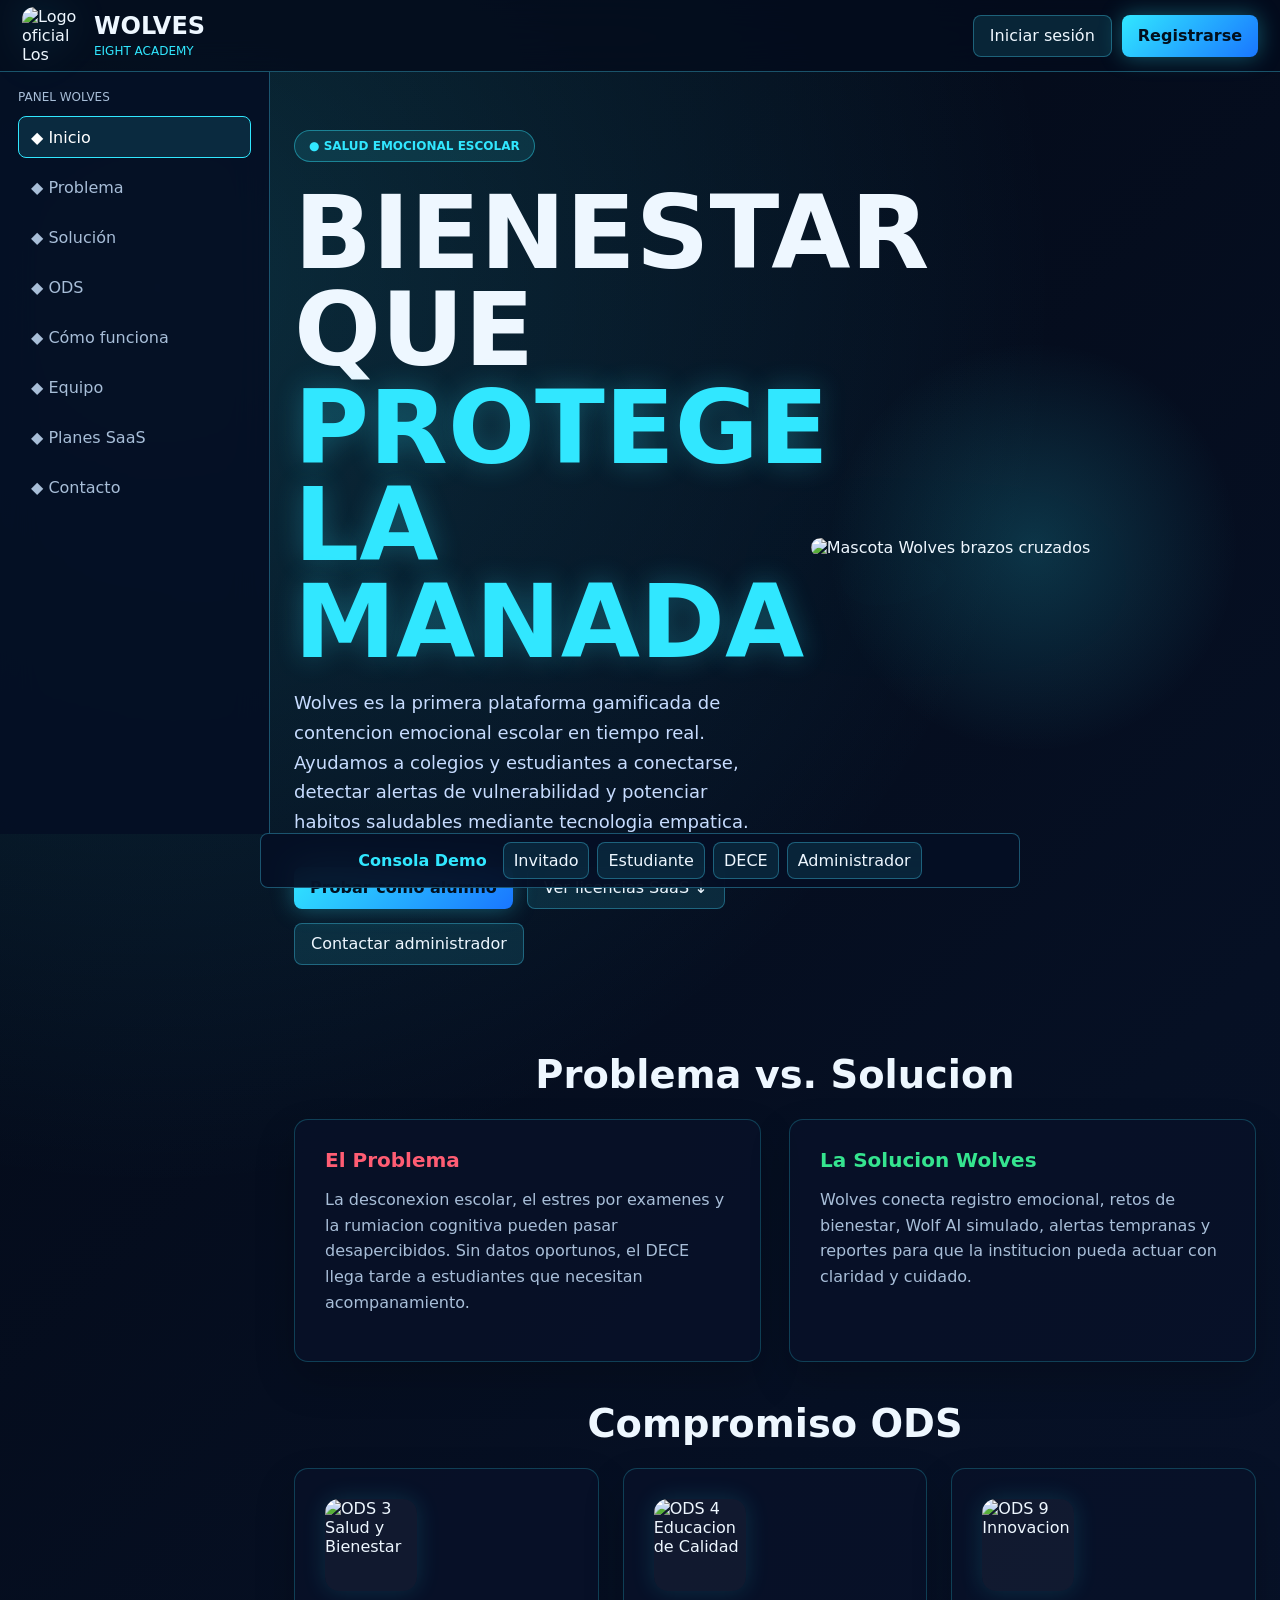
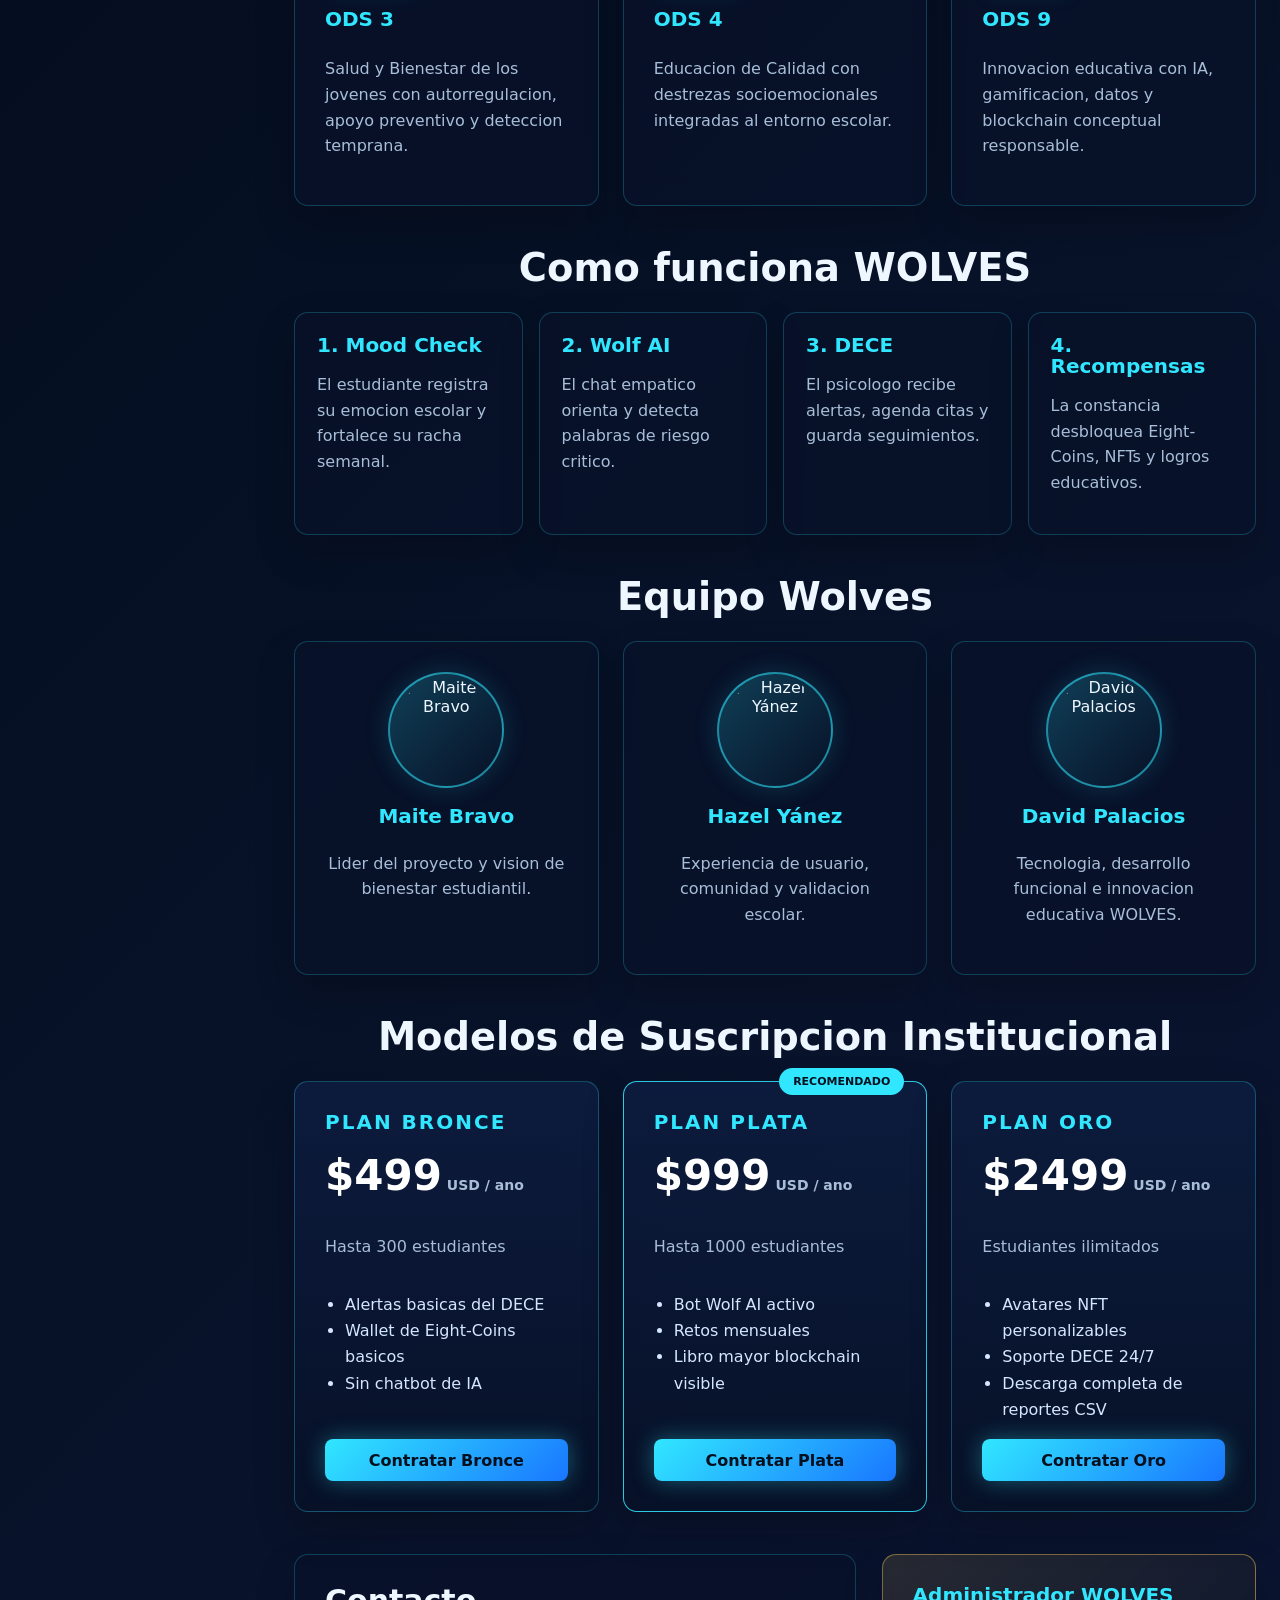
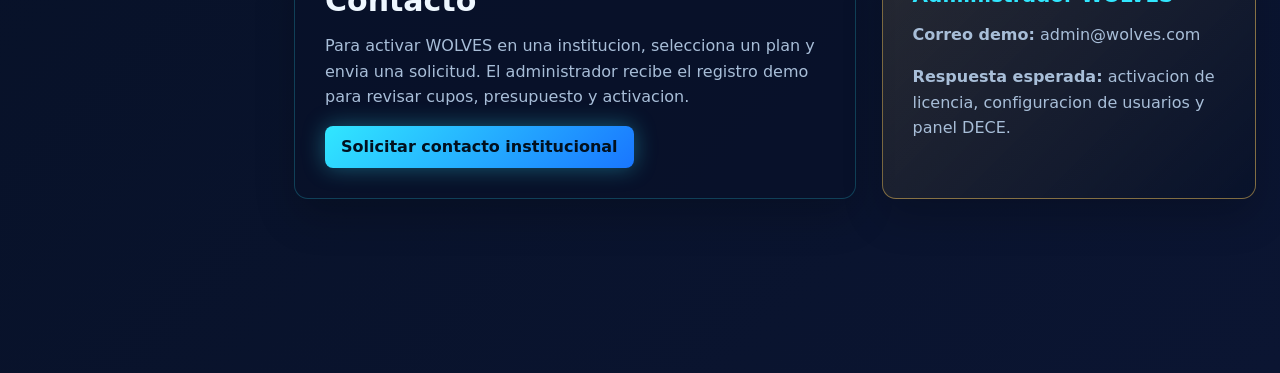
==== commit 9ec0aaca: "Cargar rediseño completo del panel DECE" ====
--- a/wolves-mvp/index.html
+++ b/wolves-mvp/index.html
@@ -17,6 +17,7 @@
   <link rel="stylesheet" href="css/community-upgrade.css">
   <link rel="stylesheet" href="css/blockchain-upgrade.css">
   <link rel="stylesheet" href="css/landing-final-upgrade.css">
+  <link rel="stylesheet" href="css/dece-upgrade.css">
 </head>
 <body>
   <div id="toast" class="toast" aria-live="polite"></div>
@@ -103,5 +104,6 @@
   <script src="js/community-upgrade.js"></script>
   <script src="js/blockchain-upgrade.js"></script>
   <script src="js/landing-final-upgrade.js"></script>
+  <script src="js/dece-upgrade.js"></script>
 </body>
 </html>
--- a/wolves-mvp/css/landing-final-upgrade.css
+++ b/wolves-mvp/css/landing-final-upgrade.css
@@ -1 +1 @@
-.landing-final{display:grid;gap:42px;padding-bottom:80px}.landing-final-section{scroll-margin-top:96px}.landing-final-hero{min-height:calc(100vh - 130px);display:grid;grid-template-columns:minmax(0,1fr) minmax(420px,.95fr);align-items:center;gap:48px;padding:34px 0 48px}.landing-final-hero h1{margin:22px 0 18px;font-size:clamp(54px,8vw,112px);line-height:.95;text-transform:uppercase;letter-spacing:0}.landing-final-hero h1 strong{display:block;color:var(--cyan);text-shadow:0 0 28px rgba(49,231,255,.28)}.landing-final-hero p{max-width:740px;color:#c7dcff;font-size:18px;line-height:1.65}.landing-final-art{position:relative;min-height:460px;display:grid;place-items:center;border-radius:18px;background:radial-gradient(circle at 50% 50%,rgba(49,231,255,.18),rgba(5,12,28,0) 64%)}.landing-final-art img{width:min(560px,100%);max-height:560px;object-fit:contain;border-radius:12px;filter:drop-shadow(0 30px 60px rgba(49,231,255,.28))}.landing-final-actions{display:flex;flex-wrap:wrap;gap:14px;margin-top:30px}.landing-final-actions button{min-width:190px}.section-title-final{text-align:center;margin:0 0 24px;font-size:clamp(28px,3vw,42px)}.final-grid-2{display:grid;grid-template-columns:1fr 1fr;gap:28px}.final-grid-3{display:grid;grid-template-columns:repeat(3,minmax(0,1fr));gap:24px}.landing-info-card{padding:30px;border:1px solid rgba(49,231,255,.22);border-radius:14px;background:rgba(8,18,42,.76);box-shadow:0 18px 40px rgba(0,0,0,.2)}.landing-info-card h3{margin-top:0;color:var(--cyan)}.landing-info-card.problem h3{color:#ff5d73}.landing-info-card.solution h3{color:#35e48f}.landing-plan-card{position:relative;display:flex;flex-direction:column;min-height:360px;padding:30px;border:1px solid rgba(49,231,255,.28);border-radius:14px;background:linear-gradient(180deg,rgba(13,28,62,.95),rgba(7,17,39,.95));box-shadow:0 16px 40px rgba(0,0,0,.24);transition:transform .2s ease,border-color .2s ease,box-shadow .2s ease}.landing-plan-card:hover{transform:translateY(-5px);border-color:rgba(49,231,255,.78);box-shadow:0 24px 52px rgba(49,231,255,.12)}.landing-plan-card.featured{border-color:rgba(49,231,255,.86)}.landing-plan-card h3{margin:0;color:var(--cyan);text-transform:uppercase;letter-spacing:2px}.landing-plan-price{margin:18px 0;color:#fff;font-size:42px;font-weight:900}.landing-plan-price span{font-size:14px;color:var(--muted);font-weight:600}.landing-plan-card ul{padding-left:20px;color:#d5e6ff;line-height:1.65}.landing-plan-card .primary-btn{margin-top:auto;width:100%}.landing-plan-tag{position:absolute;right:22px;top:-14px;border-radius:999px;padding:7px 14px;background:var(--cyan);color:#031020;font-size:11px;font-weight:900;text-transform:uppercase}.plan-contact-modal{max-width:760px;width:min(92vw,760px);border:1px solid rgba(49,231,255,.45);border-radius:18px;background:#08142e;color:var(--text);box-shadow:0 24px 80px rgba(0,0,0,.55)}.plan-contact-modal::backdrop{background:rgba(0,6,18,.72);backdrop-filter:blur(6px)}.plan-contact-grid{display:grid;grid-template-columns:1fr 1fr;gap:14px;margin-top:18px}.plan-contact-grid label{display:grid;gap:7px;color:#9fb7d6;font-size:12px;font-weight:900;text-transform:uppercase}.plan-contact-grid input,.plan-contact-grid textarea,.plan-contact-grid select{width:100%;padding:13px;border:1px solid rgba(164,190,230,.2);border-radius:10px;background:#050d20;color:white}.plan-contact-grid textarea{min-height:96px;resize:vertical}.plan-contact-grid .full{grid-column:1/-1}.admin-contact-box{margin-top:16px;padding:16px;border:1px solid rgba(49,231,255,.26);border-radius:12px;background:rgba(49,231,255,.08);color:#cfe4ff}.admin-contact-box strong{color:var(--cyan)}.guest-scroll-active{border-color:var(--cyan)!important;background:rgba(49,231,255,.12)!important;color:#fff!important}.mini-feature-row{display:grid;grid-template-columns:repeat(4,1fr);gap:16px}.mini-feature-row .landing-info-card{padding:22px}.contact-final{display:grid;grid-template-columns:1.2fr .8fr;gap:26px;align-items:stretch}.contact-admin-card{border-color:rgba(255,204,90,.45);background:linear-gradient(135deg,rgba(255,204,90,.12),rgba(8,18,42,.86))}@media(max-width:1050px){.landing-final-hero{grid-template-columns:1fr}.landing-final-art{min-height:360px}.landing-final-art img{width:min(460px,100%)}}@media(max-width:820px){.final-grid-2,.final-grid-3,.mini-feature-row,.contact-final,.plan-contact-grid{grid-template-columns:1fr}.landing-final-hero h1{font-size:clamp(48px,17vw,82px)}.landing-final-actions button{width:100%}}+.landing-final{display:grid;gap:42px;padding-bottom:80px}.landing-final-section{scroll-margin-top:96px}.landing-final-hero{min-height:calc(100vh - 130px);display:grid;grid-template-columns:minmax(0,1fr) minmax(420px,.95fr);align-items:center;gap:48px;padding:34px 0 48px}.landing-final-hero h1{margin:22px 0 18px;font-size:clamp(54px,8vw,112px);line-height:.95;text-transform:uppercase;letter-spacing:0}.landing-final-hero h1 strong{display:block;color:var(--cyan);text-shadow:0 0 28px rgba(49,231,255,.28)}.landing-final-hero p{max-width:740px;color:#c7dcff;font-size:18px;line-height:1.65}.landing-final-art{position:relative;min-height:460px;display:grid;place-items:center;border-radius:18px;background:radial-gradient(circle at 50% 50%,rgba(49,231,255,.18),rgba(5,12,28,0) 64%)}.landing-final-art img{width:min(560px,100%);max-height:560px;object-fit:contain;border-radius:12px;filter:drop-shadow(0 30px 60px rgba(49,231,255,.28))}.landing-final-actions{display:flex;flex-wrap:wrap;gap:14px;margin-top:30px}.landing-final-actions button{min-width:190px}.section-title-final{text-align:center;margin:0 0 24px;font-size:clamp(28px,3vw,42px)}.final-grid-2{display:grid;grid-template-columns:1fr 1fr;gap:28px}.final-grid-3{display:grid;grid-template-columns:repeat(3,minmax(0,1fr));gap:24px}.landing-info-card{padding:30px;border:1px solid rgba(49,231,255,.22);border-radius:14px;background:rgba(8,18,42,.76);box-shadow:0 18px 40px rgba(0,0,0,.2)}.landing-info-card h3{margin-top:0;color:var(--cyan)}.landing-info-card.problem h3{color:#ff5d73}.landing-info-card.solution h3{color:#35e48f}.ods-card-final{display:flex;flex-direction:column;align-items:flex-start;min-height:260px}.ods-icon-final{width:92px;height:92px;object-fit:contain;border-radius:14px;margin-bottom:18px;background:rgba(255,255,255,.04);box-shadow:0 0 24px rgba(49,231,255,.14)}.team-card-final{text-align:center;display:flex;flex-direction:column;align-items:center;min-height:295px}.team-photo-final{width:116px;height:116px;object-fit:cover;object-position:center top;border:2px solid rgba(49,231,255,.55);border-radius:50%;padding:4px;background:linear-gradient(135deg,rgba(49,231,255,.22),rgba(7,17,39,.9));box-shadow:0 0 26px rgba(49,231,255,.16);margin-bottom:18px}.team-card-final h3{margin-bottom:8px}.team-card-final p{max-width:260px}.landing-plan-card{position:relative;display:flex;flex-direction:column;min-height:360px;padding:30px;border:1px solid rgba(49,231,255,.28);border-radius:14px;background:linear-gradient(180deg,rgba(13,28,62,.95),rgba(7,17,39,.95));box-shadow:0 16px 40px rgba(0,0,0,.24);transition:transform .2s ease,border-color .2s ease,box-shadow .2s ease}.landing-plan-card:hover{transform:translateY(-5px);border-color:rgba(49,231,255,.78);box-shadow:0 24px 52px rgba(49,231,255,.12)}.landing-plan-card.featured{border-color:rgba(49,231,255,.86)}.landing-plan-card h3{margin:0;color:var(--cyan);text-transform:uppercase;letter-spacing:2px}.landing-plan-price{margin:18px 0;color:#fff;font-size:42px;font-weight:900}.landing-plan-price span{font-size:14px;color:var(--muted);font-weight:600}.landing-plan-card ul{padding-left:20px;color:#d5e6ff;line-height:1.65}.landing-plan-card .primary-btn{margin-top:auto;width:100%}.landing-plan-tag{position:absolute;right:22px;top:-14px;border-radius:999px;padding:7px 14px;background:var(--cyan);color:#031020;font-size:11px;font-weight:900;text-transform:uppercase}.plan-contact-modal{max-width:760px;width:min(92vw,760px);border:1px solid rgba(49,231,255,.45);border-radius:18px;background:#08142e;color:var(--text);box-shadow:0 24px 80px rgba(0,0,0,.55)}.plan-contact-modal::backdrop{background:rgba(0,6,18,.72);backdrop-filter:blur(6px)}.plan-contact-grid{display:grid;grid-template-columns:1fr 1fr;gap:14px;margin-top:18px}.plan-contact-grid label{display:grid;gap:7px;color:#9fb7d6;font-size:12px;font-weight:900;text-transform:uppercase}.plan-contact-grid input,.plan-contact-grid textarea,.plan-contact-grid select{width:100%;padding:13px;border:1px solid rgba(164,190,230,.2);border-radius:10px;background:#050d20;color:white}.plan-contact-grid textarea{min-height:96px;resize:vertical}.plan-contact-grid .full{grid-column:1/-1}.admin-contact-box{margin-top:16px;padding:16px;border:1px solid rgba(49,231,255,.26);border-radius:12px;background:rgba(49,231,255,.08);color:#cfe4ff}.admin-contact-box strong{color:var(--cyan)}.guest-scroll-active{border-color:var(--cyan)!important;background:rgba(49,231,255,.12)!important;color:#fff!important}.mini-feature-row{display:grid;grid-template-columns:repeat(4,1fr);gap:16px}.mini-feature-row .landing-info-card{padding:22px}.contact-final{display:grid;grid-template-columns:1.2fr .8fr;gap:26px;align-items:stretch}.contact-admin-card{border-color:rgba(255,204,90,.45);background:linear-gradient(135deg,rgba(255,204,90,.12),rgba(8,18,42,.86))}@media(max-width:1050px){.landing-final-hero{grid-template-columns:1fr}.landing-final-art{min-height:360px}.landing-final-art img{width:min(460px,100%)}}@media(max-width:820px){.final-grid-2,.final-grid-3,.mini-feature-row,.contact-final,.plan-contact-grid{grid-template-columns:1fr}.landing-final-hero h1{font-size:clamp(48px,17vw,82px)}.landing-final-actions button{width:100%}.team-card-final{min-height:auto}.team-photo-final{width:104px;height:104px}.ods-icon-final{width:82px;height:82px}.ods-card-final{min-height:auto}}
--- a/wolves-mvp/css/dece-upgrade.css
+++ b/wolves-mvp/css/dece-upgrade.css
@@ -0,0 +1 @@
+.dece-pro{display:grid;gap:24px}.dece-hero{display:grid;grid-template-columns:minmax(0,1.3fr) minmax(280px,.7fr);gap:22px;align-items:stretch}.dece-hero-card,.dece-panel,.dece-stat,.dece-student,.dece-alert-row,.dece-appointment,.dece-follow-card{border:1px solid rgba(49,231,255,.24);border-radius:16px;background:linear-gradient(180deg,rgba(11,27,60,.88),rgba(5,14,33,.9));box-shadow:0 22px 58px rgba(0,0,0,.24);backdrop-filter:blur(16px)}.dece-hero-card{padding:28px;position:relative;overflow:hidden}.dece-hero-card:after{content:"";position:absolute;right:-90px;top:-100px;width:260px;height:260px;border-radius:50%;background:radial-gradient(circle,rgba(49,231,255,.2),transparent 68%)}.dece-kicker{display:inline-flex;gap:8px;align-items:center;padding:7px 12px;border:1px solid rgba(49,231,255,.35);border-radius:999px;color:var(--cyan);background:rgba(49,231,255,.09);font-size:12px;font-weight:900;text-transform:uppercase}.dece-hero-card h2{margin:14px 0 10px;font-size:clamp(30px,4vw,50px)}.dece-hero-card p{max-width:720px}.dece-mascot{display:grid;place-items:center;min-height:260px;overflow:hidden}.dece-mascot img{width:min(260px,80%);filter:drop-shadow(0 26px 46px rgba(49,231,255,.22))}.dece-metrics{display:grid;grid-template-columns:repeat(3,minmax(0,1fr));gap:18px}.dece-stat{padding:20px;position:relative;overflow:hidden}.dece-stat small{display:block;color:#9fb7d8;text-transform:uppercase;font-weight:900;letter-spacing:1px}.dece-stat strong{display:block;margin:12px 0;font-size:42px;color:white}.dece-stat span{color:#b9cff2}.dece-stat.red{border-color:rgba(255,79,109,.55)}.dece-stat.yellow{border-color:rgba(255,209,102,.55)}.dece-stat.green{border-color:rgba(53,228,143,.55)}.dece-stat.cyan{border-color:rgba(49,231,255,.55)}.dece-split{display:grid;grid-template-columns:1.15fr .85fr;gap:22px}.dece-panel{padding:22px}.dece-panel-head{display:flex;justify-content:space-between;gap:14px;align-items:flex-start;margin-bottom:18px}.dece-panel-head h3{margin:0}.dece-actions{display:flex;gap:10px;flex-wrap:wrap}.dece-grid-2{display:grid;grid-template-columns:1fr 1fr;gap:18px}.dece-grid-3{display:grid;grid-template-columns:repeat(3,minmax(0,1fr));gap:18px}.dece-alert-list,.dece-follow-list,.dece-appointment-list{display:grid;gap:12px}.dece-alert-row{padding:16px;display:grid;grid-template-columns:auto 1fr auto;gap:14px;align-items:center}.dece-dot{width:14px;height:14px;border-radius:50%;box-shadow:0 0 18px currentColor}.dece-dot.roja{color:var(--red);background:var(--red)}.dece-dot.amarilla{color:var(--yellow);background:var(--yellow)}.dece-dot.verde{color:var(--green);background:var(--green)}.dece-alert-row h4,.dece-appointment h4,.dece-student h4{margin:0;color:white}.dece-alert-row p,.dece-appointment p,.dece-student p{margin:4px 0 0}.dece-filter{display:flex;gap:8px;flex-wrap:wrap}.dece-filter button{min-height:34px;padding:7px 12px}.dece-student{padding:18px}.risk-ring{width:86px;height:86px;border-radius:50%;display:grid;place-items:center;margin-bottom:12px;background:conic-gradient(var(--cyan) var(--risk),rgba(255,255,255,.08) 0);box-shadow:inset 0 0 0 10px rgba(5,14,33,.98)}.risk-ring span{font-weight:900;color:white}.wellbeing-map{display:grid;grid-template-columns:repeat(3,minmax(0,1fr));gap:16px}.grade-zone{padding:18px;border:1px solid rgba(49,231,255,.18);border-radius:14px;background:rgba(2,10,24,.55)}.grade-zone h4{margin:0 0 10px}.zone-bar{height:10px;border-radius:999px;background:rgba(255,255,255,.08);overflow:hidden}.zone-bar span{display:block;height:100%;border-radius:999px;background:linear-gradient(90deg,#35e48f,#31e7ff,#8f68ff)}.zone-meta{display:flex;justify-content:space-between;margin-top:10px;color:#9fb7d8;font-size:13px}.dece-appointment{padding:18px;display:grid;gap:10px}.appointment-status{display:inline-flex;width:max-content;padding:6px 10px;border:1px solid rgba(53,228,143,.4);border-radius:999px;color:#bfffe0;background:rgba(53,228,143,.08);font-size:12px;font-weight:900;text-transform:uppercase}.dece-form{display:grid;grid-template-columns:1fr 1fr;gap:14px}.dece-form .full{grid-column:1/-1}.dece-form input,.dece-form textarea,.dece-form select{background:rgba(2,10,24,.72)}.dece-follow-card{padding:16px}.dece-bars{display:grid;gap:14px}.dece-bar-row{display:grid;grid-template-columns:170px 1fr 54px;gap:12px;align-items:center}.dece-bar-track{height:12px;border-radius:999px;background:rgba(255,255,255,.08);overflow:hidden}.dece-bar-track span{display:block;height:100%;border-radius:999px;background:linear-gradient(90deg,#31e7ff,#1976ff,#8f68ff)}.dece-empty{padding:26px;border:1px dashed rgba(49,231,255,.26);border-radius:14px;text-align:center;color:#9fb7d8;background:rgba(49,231,255,.04)}.dece-export-note{font-size:12px;color:#8da9cc}.dece-modal{max-width:620px;width:min(92vw,620px);border:1px solid rgba(49,231,255,.38);border-radius:16px;background:#08142e;color:var(--text)}.dece-modal::backdrop{background:rgba(0,6,18,.72);backdrop-filter:blur(6px)}@media(max-width:1050px){.dece-hero,.dece-split,.dece-grid-2,.wellbeing-map{grid-template-columns:1fr}.dece-metrics,.dece-grid-3{grid-template-columns:1fr 1fr}.dece-form{grid-template-columns:1fr}}@media(max-width:720px){.dece-metrics,.dece-grid-3{grid-template-columns:1fr}.dece-alert-row{grid-template-columns:auto 1fr}.dece-alert-row .dece-actions{grid-column:1/-1}.dece-bar-row{grid-template-columns:1fr}.dece-panel-head{display:grid}}
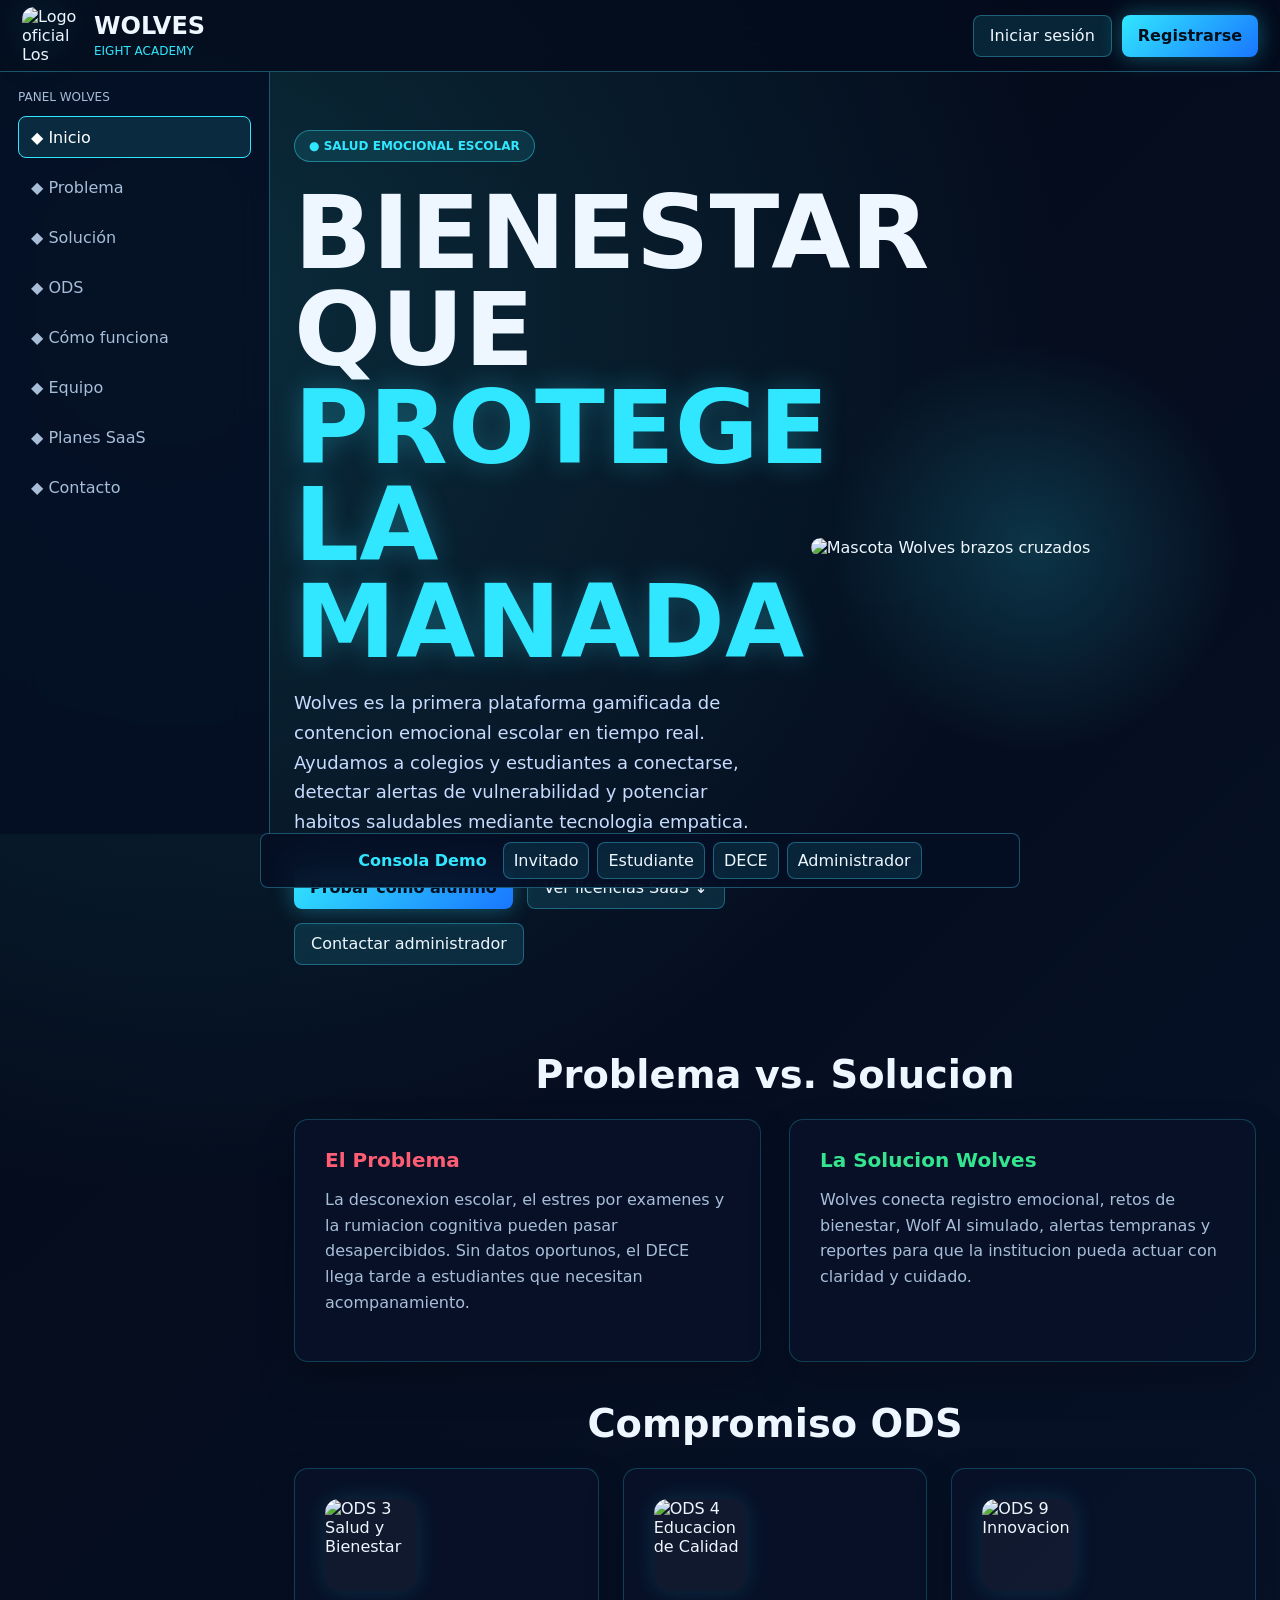
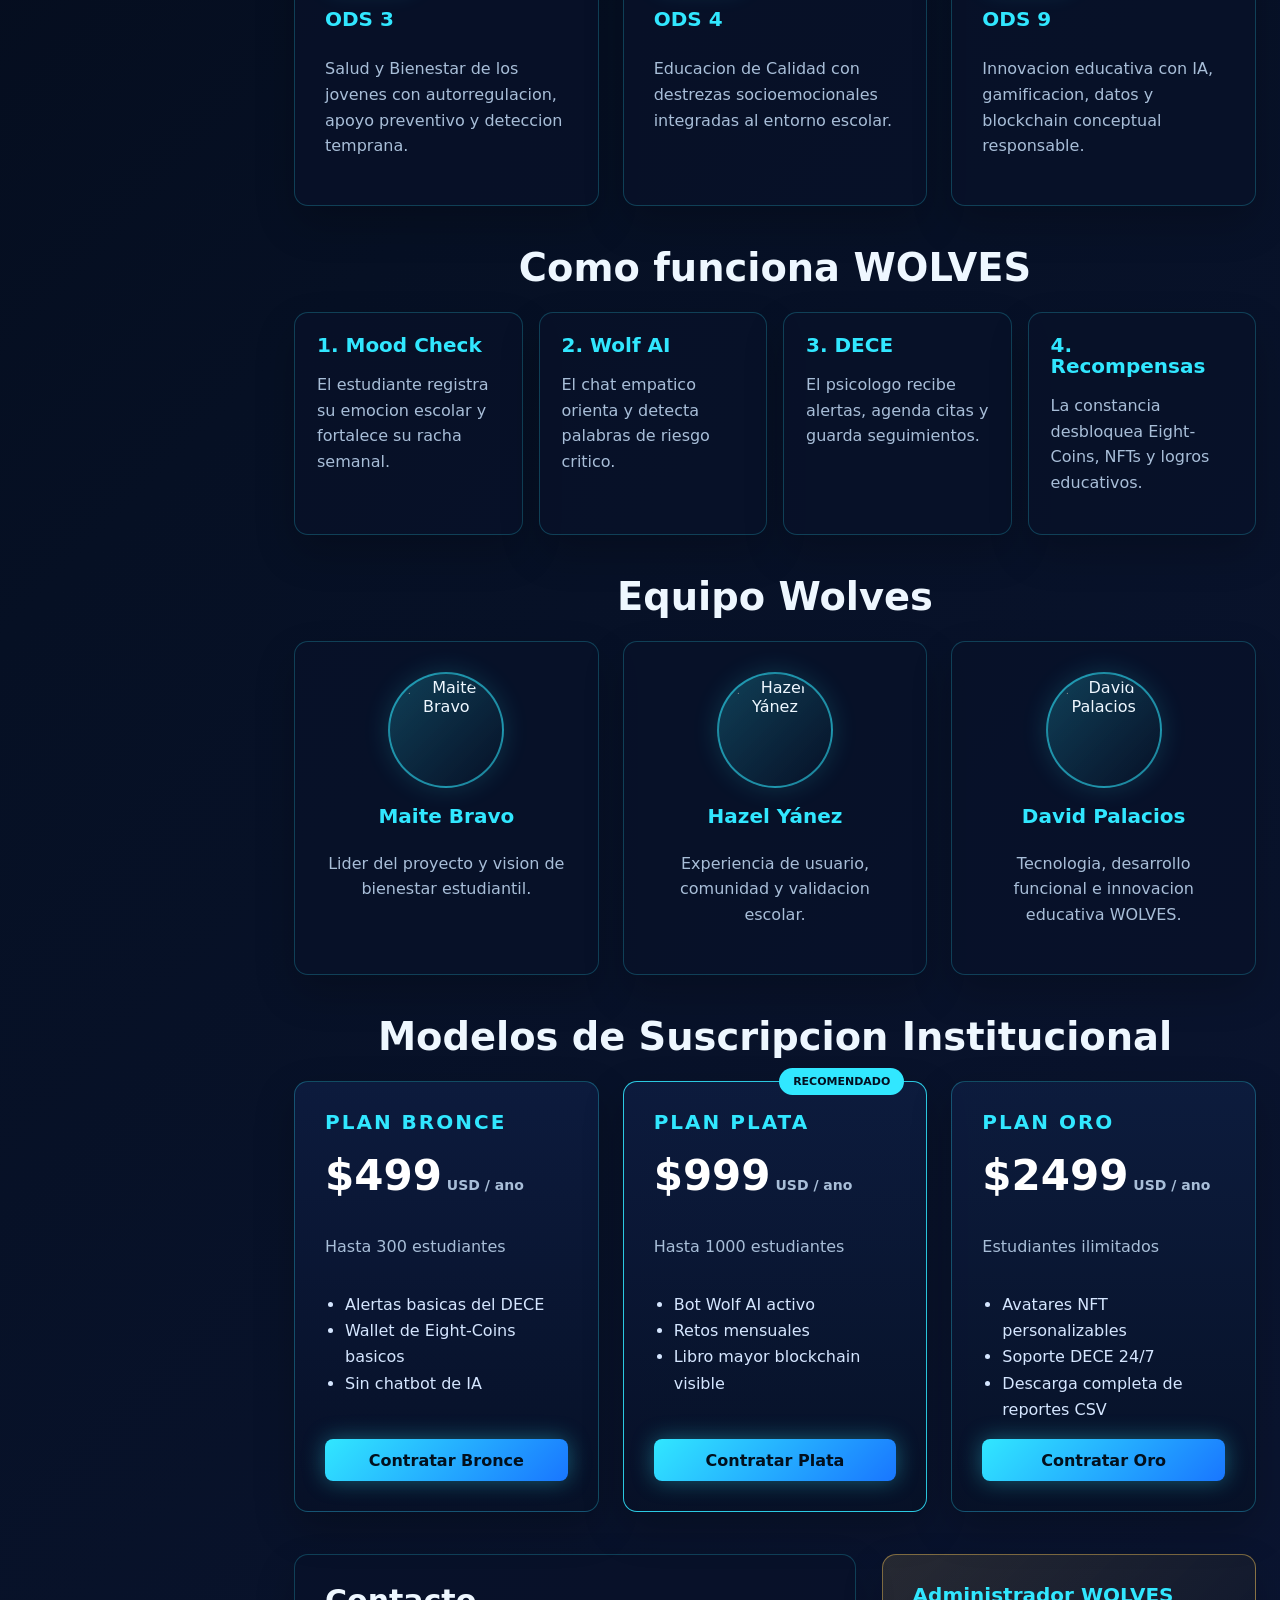
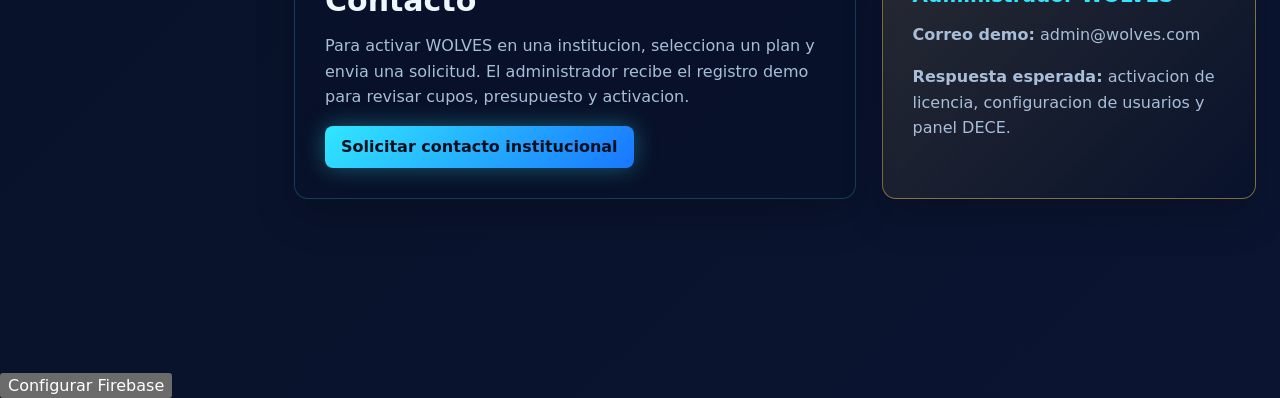
==== commit 763950b5: "Load Firestore synchronization layer" ====
--- a/wolves-mvp/index.html
+++ b/wolves-mvp/index.html
@@ -18,6 +18,7 @@
   <link rel="stylesheet" href="css/blockchain-upgrade.css">
   <link rel="stylesheet" href="css/landing-final-upgrade.css">
   <link rel="stylesheet" href="css/dece-upgrade.css">
+  <link rel="stylesheet" href="css/admin-upgrade.css">
 </head>
 <body>
   <div id="toast" class="toast" aria-live="polite"></div>
@@ -98,6 +99,7 @@
   <script src="js/student-core-upgrade.js"></script>
   <script src="js/profile-identity-upgrade.js"></script>
   <script src="js/firebase.js"></script>
+  <script src="js/firebase-sync.js"></script>
   <script src="js/challenges.js"></script>
   <script src="js/wallet-upgrade.js"></script>
   <script src="js/wallet-final-tweaks.js"></script>
@@ -105,5 +107,7 @@
   <script src="js/blockchain-upgrade.js"></script>
   <script src="js/landing-final-upgrade.js"></script>
   <script src="js/dece-upgrade.js"></script>
+  <script src="js/store-cart-final.js"></script>
+  <script src="js/admin-upgrade.js"></script>
 </body>
 </html>
--- a/wolves-mvp/css/store-upgrade.css
+++ b/wolves-mvp/css/store-upgrade.css
@@ -26,59 +26,62 @@
 }
 .store-expanded-grid {
   display: grid;
-  grid-template-columns: repeat(3, minmax(240px, 1fr));
-  gap: 18px;
+  grid-template-columns: repeat(3, minmax(220px, 1fr));
+  gap: 16px;
+  align-items: stretch;
 }
 .product-card {
   padding: 0;
   overflow: hidden;
   display: flex;
   flex-direction: column;
-  min-height: 430px;
+  min-height: 360px;
   border: 1px solid rgba(49, 231, 255, .18);
   background: rgba(8, 18, 42, .86);
 }
 .product-image {
   width: 100%;
-  aspect-ratio: 16 / 10.5;
-  object-fit: cover;
-  display: block;
-  background: #050b1c;
+  height: clamp(140px, 15vw, 190px);
+  object-fit: contain;
+  display: block;
+  padding: 8px;
+  background: radial-gradient(circle at 50% 30%, rgba(49, 231, 255, .12), #050b1c 62%);
   border-bottom: 1px solid rgba(49, 231, 255, 0.22);
 }
 .product-body {
-  padding: 20px;
+  padding: 16px;
   display: flex;
   flex: 1;
   flex-direction: column;
-  gap: 12px;
+  gap: 10px;
 }
 .product-body h3 {
   margin: 0;
-  font-size: 24px;
-  line-height: 1.08;
+  font-size: 21px;
+  line-height: 1.12;
 }
 .product-body p {
   margin: 0;
   color: #b7c9e8;
-  line-height: 1.55;
+  line-height: 1.45;
+  font-size: 14px;
 }
 .product-meta {
   display: flex;
   flex-wrap: wrap;
-  gap: 8px;
+  gap: 7px;
   margin-top: auto;
 }
 .product-meta span {
   display: inline-flex;
   align-items: center;
-  min-height: 32px;
-  padding: 6px 10px;
+  min-height: 30px;
+  padding: 5px 9px;
   border: 1px solid rgba(49, 231, 255, .18);
   border-radius: 999px;
   background: rgba(49, 231, 255, .08);
   color: #eef7ff;
-  font-size: 13px;
+  font-size: 12px;
   font-weight: 800;
 }
 .product-meta span:nth-child(2) {
@@ -87,7 +90,7 @@
 .product-actions {
   display: grid;
   grid-template-columns: 1fr 1fr;
-  gap: 10px;
+  gap: 9px;
   margin-top: 6px;
 }
 .product-actions button,
@@ -142,7 +145,9 @@
 .cart-item img {
   width: 76px;
   height: 58px;
-  object-fit: cover;
+  object-fit: contain;
+  padding: 3px;
+  background: #050b1c;
   border-radius: 8px;
 }
 .cart-item strong,
@@ -160,16 +165,198 @@
   gap: 12px;
   margin-top: 18px;
 }
+.pickup-inline {
+  margin-top: 22px;
+  padding: 20px;
+  border: 1px solid rgba(49, 231, 255, .22);
+  border-radius: 16px;
+  background: linear-gradient(180deg, rgba(8, 22, 50, .92), rgba(2, 10, 24, .86));
+}
+.pickup-inline.muted {
+  border-style: dashed;
+  color: #9eb5d7;
+}
+.pickup-inline-head {
+  display: flex;
+  justify-content: space-between;
+  gap: 18px;
+  align-items: flex-start;
+  margin-bottom: 16px;
+}
+.pickup-inline-head h3,
+.pickup-inline h3 {
+  margin: 0 0 6px;
+}
+.pickup-inline-head span {
+  white-space: nowrap;
+  padding: 9px 13px;
+  border-radius: 999px;
+  color: #ffd76d;
+  border: 1px solid rgba(255, 202, 87, .5);
+  background: rgba(255, 202, 87, .08);
+  font-weight: 900;
+}
+.pickup-steps {
+  display: grid;
+  grid-template-columns: repeat(4, 1fr);
+  gap: 10px;
+  margin: 16px 0;
+}
+.pickup-steps span {
+  min-height: 48px;
+  display: grid;
+  place-items: center;
+  text-align: center;
+  padding: 8px;
+  border-radius: 12px;
+  border: 1px solid rgba(49, 231, 255, .16);
+  background: rgba(49, 231, 255, .06);
+  color: #cfe4ff;
+  font-weight: 800;
+  font-size: 13px;
+}
+.pickup-process-image {
+  margin: 16px 0 20px;
+  border: 1px solid rgba(49, 231, 255, .22);
+  border-radius: 18px;
+  background: radial-gradient(circle at 50% 20%, rgba(49,231,255,.12), rgba(2,10,24,.72) 62%);
+  overflow: hidden;
+  box-shadow: inset 0 1px 0 rgba(255,255,255,.04), 0 16px 34px rgba(0,0,0,.24);
+}
+.pickup-process-image img {
+  width: 100%;
+  max-height: 340px;
+  object-fit: contain;
+  display: block;
+  padding: 14px;
+}
+.pickup-process-image figcaption {
+  margin: 0;
+  padding: 11px 14px 13px;
+  border-top: 1px solid rgba(49,231,255,.14);
+  color: #a9c1e4;
+  font-size: 13px;
+  text-align: center;
+}
+.pickup-inline-form,
+.pickup-form {
+  display: grid;
+  grid-template-columns: 1fr 1fr;
+  gap: 14px;
+}
+.pickup-inline-form .full,
+.pickup-form .full {
+  grid-column: 1 / -1;
+}
+.pickup-inline-form input,
+.pickup-inline-form textarea,
+.pickup-form input,
+.pickup-form textarea {
+  background: rgba(2,10,24,.72);
+}
+.pickup-modal {
+  width: min(820px, 94vw);
+  border: 1px solid rgba(49, 231, 255, .38);
+  border-radius: 18px;
+  background: #08142e;
+  color: var(--text);
+  box-shadow: 0 28px 90px rgba(0,0,0,.58);
+}
+.pickup-modal::backdrop {
+  background: rgba(0, 6, 18, .74);
+  backdrop-filter: blur(7px);
+}
+.pickup-summary {
+  display: grid;
+  grid-template-columns: .8fr 1.2fr;
+  gap: 14px;
+  margin-bottom: 18px;
+}
+.pickup-summary > div,
+.pickup-info,
+.pickup-ticket {
+  border: 1px solid rgba(49, 231, 255, .18);
+  border-radius: 14px;
+  background: rgba(2, 10, 24, .62);
+  padding: 14px;
+}
+.pickup-summary b,
+.pickup-summary span {
+  display: block;
+  color: #9fb7d8;
+}
+.pickup-summary strong {
+  display: block;
+  margin: 8px 0;
+  color: #ffd76d;
+  font-size: 28px;
+}
+.pickup-info {
+  color: #cfe4ff;
+}
+.pickup-info strong {
+  color: var(--cyan);
+}
+.pickup-success {
+  display: grid;
+  justify-items: center;
+  gap: 14px;
+  text-align: center;
+  padding: 18px 6px 8px;
+}
+.inline-ticket {
+  margin-top: 0;
+}
+.pickup-success > span {
+  width: 70px;
+  height: 70px;
+  display: grid;
+  place-items: center;
+  border-radius: 50%;
+  background: linear-gradient(135deg, #35e48f, #31e7ff);
+  color: #031020;
+  font-size: 38px;
+  font-weight: 900;
+  box-shadow: 0 0 36px rgba(49,231,255,.25);
+}
+.pickup-success h2 {
+  margin: 0;
+}
+.pickup-success > strong {
+  padding: 14px 22px;
+  border: 1px dashed rgba(255, 209, 102, .75);
+  border-radius: 14px;
+  color: #ffd76d;
+  background: rgba(255, 209, 102, .08);
+  font-size: clamp(28px, 5vw, 44px);
+  letter-spacing: 3px;
+}
+.pickup-ticket {
+  width: 100%;
+  text-align: left;
+}
+.pickup-ticket p {
+  margin: 7px 0;
+}
 @media (max-width: 1100px) {
   .store-expanded-grid,
-  .cart-items-grid { grid-template-columns: repeat(2, minmax(220px, 1fr)); }
+  .cart-items-grid { grid-template-columns: repeat(2, minmax(210px, 1fr)); }
+  .product-image { height: clamp(135px, 22vw, 175px); }
 }
 @media (max-width: 760px) {
   .store-head,
-  .cart-head { flex-direction: column; }
+  .cart-head,
+  .pickup-inline-head { flex-direction: column; }
   .store-expanded-grid,
   .cart-items-grid,
   .product-actions,
-  .cart-actions { grid-template-columns: 1fr; }
+  .cart-actions,
+  .pickup-summary,
+  .pickup-form,
+  .pickup-inline-form,
+  .pickup-steps { grid-template-columns: 1fr; }
   .product-card { min-height: auto; }
-}
+  .product-image { height: 155px; padding: 7px; }
+  .product-body { padding: 14px; }
+  .pickup-process-image img { max-height: 240px; padding: 10px; }
+}
--- a/wolves-mvp/css/challenges.css
+++ b/wolves-mvp/css/challenges.css
@@ -1 +1 @@
-.fc-wrap{display:grid;gap:24px}.fc-header{display:flex;justify-content:space-between;gap:20px;align-items:stretch;padding:24px;border:1px solid rgba(49,231,255,.18);border-radius:14px;background:rgba(8,18,42,.72)}.fc-header span{color:var(--cyan);font-size:12px;font-weight:900;text-transform:uppercase;letter-spacing:2px}.fc-header h2{margin:8px 0}.fc-header p{margin:0;color:#a9c6ed}.fc-score{display:grid;grid-template-columns:auto auto;gap:6px 14px;align-content:center;text-align:right}.fc-score strong{color:#fff;font-size:30px}.fc-score small{color:#8ea6c8;text-transform:uppercase;font-weight:800}.fc-grid{display:grid;grid-template-columns:repeat(3,minmax(230px,1fr));gap:22px}.fc-card{position:relative;min-height:306px;padding:22px;border:1px solid rgba(49,231,255,.14);border-radius:14px;background:rgba(8,18,42,.82);display:grid;gap:12px;align-content:start;transition:.2s ease;overflow:hidden}.fc-card:hover{transform:translateY(-4px);border-color:rgba(49,231,255,.48);box-shadow:0 18px 44px rgba(0,0,0,.22)}.fc-card.completed{border-color:rgba(53,228,143,.58)}.fc-card.in_progress{border-color:rgba(255,215,109,.62)}.fc-card img{width:78px;height:78px;object-fit:contain;border-radius:18px}.fc-card h3{margin:0;color:#fff}.fc-card p{margin:0;color:#a9c6ed;line-height:1.45}.fc-card button{width:100%;align-self:end;margin-top:auto}.fc-badge{position:absolute;right:20px;top:20px;padding:9px 14px;border-radius:999px;font-size:11px;font-weight:900;text-transform:uppercase;border:1px solid rgba(255,255,255,.1);background:rgba(2,7,18,.82);color:#a9bad8}.fc-badge.completed{color:#35e48f;border-color:rgba(53,228,143,.5)}.fc-badge.in_progress{color:#ffd76d;border-color:rgba(255,215,109,.54)}.fc-reward{text-align:center}.fc-modal{width:min(760px,92vw);border:1px solid rgba(49,231,255,.32);border-radius:16px;padding:0;background:#08122a;color:#eef7ff;box-shadow:0 28px 90px rgba(0,0,0,.58)}.fc-modal::backdrop{background:rgba(0,5,16,.72);backdrop-filter:blur(7px)}.fc-modal-head{padding:20px 22px;border-bottom:1px solid rgba(49,231,255,.16)}.fc-breath{padding:26px;display:grid;justify-items:center;gap:18px;text-align:center}.breath-orb{width:170px;height:170px;border-radius:50%;border:5px dashed var(--cyan);display:grid;place-items:center;align-content:center;background:rgba(2,7,18,.66);box-shadow:0 0 34px rgba(49,231,255,.18);transition:.8s ease}.breath-orb.inhala{transform:scale(1.12)}.breath-orb.manten{border-color:#ffd76d}.breath-orb.exhala{transform:scale(.9);border-color:#35e48f}.breath-orb span{color:var(--cyan);font-weight:900;text-transform:uppercase}.breath-orb strong{font-size:38px}.fc-progress{width:100%;height:10px;border-radius:999px;background:rgba(255,255,255,.08);overflow:hidden}.fc-progress span{display:block;height:100%;width:0;border-radius:999px;background:linear-gradient(90deg,#27dcff,#2388ff)}.fc-form{padding:24px;display:grid;gap:16px}.fc-form label{display:grid;gap:8px;color:#9db8e3;font-size:12px;font-weight:900;text-transform:uppercase}.fc-form textarea{min-height:92px;border-radius:12px;border:1px solid rgba(168,190,216,.18);background:rgba(2,10,24,.72);color:#fff;padding:14px;resize:vertical}.fc-guide{padding:14px;border-radius:12px;background:rgba(49,231,255,.06);border:1px solid rgba(49,231,255,.14)}.fc-guide p{margin:6px 0;color:#b9cef0}.fc-completed{padding:26px;text-align:center;display:grid;justify-items:center;gap:12px}.fc-completed img{width:110px;height:110px;object-fit:contain}.fc-answer-list{width:100%;text-align:left;padding:16px;border-radius:12px;background:rgba(2,7,18,.62)}.coin-burst{position:fixed;z-index:9999;left:50%;top:18%;transform:translateX(-50%);padding:16px 24px;border-radius:999px;background:linear-gradient(90deg,#27dcff,#2388ff);color:#02101e;font-weight:1000;font-size:24px;box-shadow:0 18px 50px rgba(39,220,255,.35);animation:coinBurst 1.8s ease forwards}@keyframes coinBurst{0%{opacity:0;transform:translate(-50%,30px) scale(.8)}20%{opacity:1;transform:translate(-50%,0) scale(1)}100%{opacity:0;transform:translate(-50%,-50px) scale(1.08)}}@media(max-width:980px){.fc-header{flex-direction:column}.fc-grid{grid-template-columns:1fr}.fc-score{text-align:left}}
+.fc-wrap{display:grid;gap:24px}.fc-header{display:flex;justify-content:space-between;gap:20px;align-items:stretch;padding:24px;border:1px solid rgba(49,231,255,.18);border-radius:14px;background:rgba(8,18,42,.72)}.fc-header span{color:var(--cyan);font-size:12px;font-weight:900;text-transform:uppercase;letter-spacing:2px}.fc-header h2{margin:8px 0}.fc-header p{margin:0;color:#a9c6ed}.fc-score{display:grid;grid-template-columns:auto auto;gap:6px 14px;align-content:center;text-align:right}.fc-score strong{color:#fff;font-size:30px}.fc-score small{color:#8ea6c8;text-transform:uppercase;font-weight:800}.fc-grid{display:grid;grid-template-columns:repeat(3,minmax(230px,1fr));gap:22px}.fc-card{position:relative;min-height:306px;padding:22px;border:1px solid rgba(49,231,255,.14);border-radius:14px;background:rgba(8,18,42,.82);display:grid;gap:12px;align-content:start;transition:.2s ease;overflow:hidden}.fc-card:hover{transform:translateY(-4px);border-color:rgba(49,231,255,.48);box-shadow:0 18px 44px rgba(0,0,0,.22)}.fc-card.completed{border-color:rgba(53,228,143,.58)}.fc-card.in_progress{border-color:rgba(255,215,109,.62)}.fc-card img{width:78px;height:78px;object-fit:contain;border-radius:18px}.fc-card h3{margin:0;color:#fff}.fc-card p{margin:0;color:#a9c6ed;line-height:1.45}.fc-card button{width:100%;align-self:end;margin-top:auto}.fc-badge{position:absolute;right:20px;top:20px;padding:9px 14px;border-radius:999px;font-size:11px;font-weight:900;text-transform:uppercase;border:1px solid rgba(255,255,255,.1);background:rgba(2,7,18,.82);color:#a9bad8}.fc-badge.completed{color:#35e48f;border-color:rgba(53,228,143,.5)}.fc-badge.in_progress{color:#ffd76d;border-color:rgba(255,215,109,.54)}.fc-reward{text-align:center}.fc-library-bonus{padding:34px 24px;border-color:rgba(185,104,255,.35);background:radial-gradient(circle at 50% 0,rgba(143,104,255,.16),rgba(7,16,38,.9) 56%);box-shadow:0 24px 70px rgba(0,0,0,.24)}.fc-library-bonus>span{color:var(--cyan);text-transform:uppercase;font-size:12px;font-weight:900;letter-spacing:2px}.fc-library-bonus h2{margin:10px 0 12px}.fc-library-bonus p{max-width:900px;margin:0 auto 22px}.library-progress{width:min(520px,82%);height:11px;margin:18px auto;border-radius:999px;background:rgba(255,255,255,.06);overflow:hidden}.library-progress span{display:block;height:100%;border-radius:999px;background:linear-gradient(90deg,#c56cff,#8f68ff,#31e7ff);box-shadow:0 0 22px rgba(197,108,255,.28)}.fc-nft-rewards{padding:24px;border-color:rgba(49,231,255,.24);background:linear-gradient(180deg,rgba(10,24,54,.9),rgba(5,13,32,.92))}.fc-nft-head{display:flex;justify-content:space-between;gap:18px;align-items:flex-start;margin-bottom:20px}.fc-nft-head h2{margin:0 0 6px}.season-chip{display:inline-flex;align-items:center;justify-content:center;padding:8px 13px;border:1px solid rgba(143,104,255,.58);border-radius:999px;color:#d7c6ff;background:rgba(143,104,255,.18);font-weight:900;text-transform:uppercase;font-size:12px}.season-chip.unlocked{border-color:rgba(53,228,143,.58);color:#caffdf;background:rgba(53,228,143,.12)}.fc-nft-grid{display:grid;grid-template-columns:repeat(4,minmax(180px,1fr));gap:16px}.fc-nft-card{position:relative;display:grid;justify-items:center;gap:10px;padding:18px;border:1px solid rgba(49,231,255,.14);border-radius:14px;background:rgba(2,10,24,.55);text-align:center;overflow:hidden}.fc-nft-card.locked:after{content:'LOCKED';position:absolute;right:12px;top:10px;padding:4px 7px;border-radius:999px;background:rgba(255,255,255,.12);color:#b8c4d8;font-size:10px;font-weight:900}.fc-nft-card.unlocked{border-color:rgba(53,228,143,.4);box-shadow:0 0 28px rgba(53,228,143,.08)}.fc-nft-card img{width:78px;height:78px;object-fit:contain;border-radius:16px;filter:drop-shadow(0 10px 22px rgba(49,231,255,.18))}.fc-nft-card small{color:#8ea6c8}.fc-nft-actions{display:grid;grid-template-columns:1fr;gap:8px;width:100%;margin-top:4px}.fc-nft-actions button{width:100%;min-height:36px}.fc-nft-actions button:disabled{opacity:.45;cursor:not-allowed}.fc-modal{width:min(760px,92vw);border:1px solid rgba(49,231,255,.32);border-radius:16px;padding:0;background:#08122a;color:#eef7ff;box-shadow:0 28px 90px rgba(0,0,0,.58)}.fc-modal::backdrop{background:rgba(0,5,16,.72);backdrop-filter:blur(7px)}.fc-modal-head{padding:20px 22px;border-bottom:1px solid rgba(49,231,255,.16)}.fc-breath{padding:26px;display:grid;justify-items:center;gap:18px;text-align:center}.breath-orb{width:170px;height:170px;border-radius:50%;border:5px dashed var(--cyan);display:grid;place-items:center;align-content:center;background:rgba(2,7,18,.66);box-shadow:0 0 34px rgba(49,231,255,.18);transition:.8s ease}.breath-orb.inhala{transform:scale(1.12)}.breath-orb.manten{border-color:#ffd76d}.breath-orb.exhala{transform:scale(.9);border-color:#35e48f}.breath-orb span{color:var(--cyan);font-weight:900;text-transform:uppercase}.breath-orb strong{font-size:38px}.fc-progress{width:100%;height:10px;border-radius:999px;background:rgba(255,255,255,.08);overflow:hidden}.fc-progress span{display:block;height:100%;width:0;border-radius:999px;background:linear-gradient(90deg,#27dcff,#2388ff)}.fc-form{padding:24px;display:grid;gap:16px}.fc-form label{display:grid;gap:8px;color:#9db8e3;font-size:12px;font-weight:900;text-transform:uppercase}.fc-form textarea{min-height:92px;border-radius:12px;border:1px solid rgba(168,190,216,.18);background:rgba(2,10,24,.72);color:#fff;padding:14px;resize:vertical}.fc-guide{padding:14px;border-radius:12px;background:rgba(49,231,255,.06);border:1px solid rgba(49,231,255,.14)}.fc-guide p{margin:6px 0;color:#b9cef0}.fc-completed{padding:26px;text-align:center;display:grid;justify-items:center;gap:12px}.fc-completed img{width:110px;height:110px;object-fit:contain}.fc-answer-list{width:100%;text-align:left;padding:16px;border-radius:12px;background:rgba(2,7,18,.62)}.coin-burst{position:fixed;z-index:9999;left:50%;top:18%;transform:translateX(-50%);padding:16px 24px;border-radius:999px;background:linear-gradient(90deg,#27dcff,#2388ff);color:#02101e;font-weight:1000;font-size:24px;box-shadow:0 18px 50px rgba(39,220,255,.35);animation:coinBurst 1.8s ease forwards}@keyframes coinBurst{0%{opacity:0;transform:translate(-50%,30px) scale(.8)}20%{opacity:1;transform:translate(-50%,0) scale(1)}100%{opacity:0;transform:translate(-50%,-50px) scale(1.08)}}@media(max-width:1100px){.fc-nft-grid{grid-template-columns:repeat(2,minmax(180px,1fr))}}@media(max-width:980px){.fc-header{flex-direction:column}.fc-grid{grid-template-columns:1fr}.fc-score{text-align:left}}@media(max-width:640px){.fc-nft-grid{grid-template-columns:1fr}.fc-nft-head{display:grid}.library-progress{width:100%}}
--- a/wolves-mvp/css/blockchain-upgrade.css
+++ b/wolves-mvp/css/blockchain-upgrade.css
@@ -1 +1 @@
-.bc-shell{display:grid;gap:26px}.bc-how-card,.bc-explorer-card{border:1px solid rgba(49,231,255,.2);border-radius:18px;background:linear-gradient(145deg,rgba(8,22,49,.94),rgba(7,13,31,.98));box-shadow:0 22px 70px rgba(0,0,0,.28),inset 0 1px 0 rgba(255,255,255,.04);padding:24px}.bc-section-head,.bc-explorer-head{display:flex;align-items:flex-start;justify-content:space-between;gap:18px;margin-bottom:20px}.bc-section-head span{color:#c56cff;text-transform:uppercase;font-size:13px;font-weight:1000}.bc-section-head h2,.bc-explorer-head h2{margin:7px 0 0;font-size:26px}.bc-explorer-head p{margin:7px 0 0;color:#a8bed8}.bc-demo-btn{min-height:44px;padding:0 18px;border:1px solid rgba(49,231,255,.38);border-radius:14px;background:linear-gradient(135deg,#31e7ff,#1976ff);color:#001226;font-weight:1000;white-space:nowrap}.bc-step-grid{display:grid;grid-template-columns:repeat(4,minmax(0,1fr));gap:18px}.bc-step-card{min-height:210px;border:1px solid rgba(49,231,255,.14);border-radius:16px;background:#030817;padding:16px;display:grid;align-content:start;gap:12px}.bc-img-placeholder{height:86px;border:1px dashed rgba(49,231,255,.32);border-radius:14px;background:rgba(49,231,255,.06);display:grid;place-items:center;color:#31e7ff}.bc-img-placeholder span{font-size:30px}.bc-img-placeholder small{color:#8ea6c8;font-size:11px;text-transform:uppercase;font-weight:900}.bc-step-card h3{margin:0;color:#31e7ff;font-size:21px}.bc-step-card p{margin:0;color:#b7cbed;line-height:1.45}.bc-status{display:inline-flex;align-items:center;min-height:34px;padding:0 14px;border-radius:999px;border:1px solid rgba(53,228,143,.34);background:rgba(53,228,143,.09);color:#35e48f;font-size:12px;font-weight:1000;text-transform:uppercase;white-space:nowrap}.bc-summary-grid{display:grid;grid-template-columns:repeat(3,1fr);gap:12px;margin:18px 0}.bc-summary-grid div{padding:14px;border-radius:14px;background:#030817;border:1px solid rgba(49,231,255,.13);display:grid;gap:4px}.bc-summary-grid b{color:#fff;font-size:22px}.bc-summary-grid span{color:#8ea6c8;font-size:12px;text-transform:uppercase;font-weight:900}.bc-table-head{display:grid;grid-template-columns:120px 1fr 300px;gap:16px;padding:14px 16px;border-bottom:1px solid rgba(255,255,255,.07);color:#7f96bd;text-transform:uppercase;font-size:12px;font-weight:1000;letter-spacing:.08em}.bc-block-list{display:grid;gap:12px;margin-top:12px}.bc-block-card{display:grid;grid-template-columns:100px 1fr 170px;gap:16px;align-items:center;padding:16px;border:1px solid rgba(49,231,255,.14);border-radius:16px;background:linear-gradient(135deg,rgba(6,17,42,.95),rgba(3,8,23,.96))}.bc-block-number{height:74px;border-radius:16px;display:grid;place-items:center;background:rgba(49,231,255,.08);border:1px solid rgba(49,231,255,.2)}.bc-block-number span{font-size:22px;font-weight:1000;color:#31e7ff}.bc-block-number small{color:#8ea6c8;text-transform:uppercase;font-weight:900}.bc-block-main h3{margin:0 0 6px;font-size:18px;color:#eef7ff}.bc-block-main p{margin:0 0 10px;color:#a8bed8}.bc-hash-line{display:grid;grid-template-columns:92px 1fr;gap:10px;align-items:center;margin-top:6px}.bc-hash-line b{color:#31e7ff;font-size:12px;text-transform:uppercase}.bc-hash-line code{display:block;overflow:hidden;text-overflow:ellipsis;color:#d8e7ff;background:#020817;border:1px solid rgba(49,231,255,.14);border-radius:10px;padding:8px}.bc-hash-line.muted b{color:#9fb6d3}.bc-image-slot{height:108px;border:1px dashed rgba(143,104,255,.4);border-radius:16px;background:rgba(143,104,255,.07);display:grid;place-items:center;color:#bfa8ff;font-size:12px;text-transform:uppercase;font-weight:1000}.bc-empty-row{min-height:170px;border:1px dashed rgba(49,231,255,.24);border-radius:16px;display:grid;place-items:center;text-align:center;padding:24px;background:rgba(3,8,23,.72)}.bc-empty-visual{width:76px;height:76px;border-radius:22px;border:1px solid rgba(49,231,255,.22);display:grid;place-items:center;margin-bottom:8px;background:rgba(49,231,255,.06)}.bc-empty-visual span{font-size:34px;color:#31e7ff}.bc-empty-row p{margin:0;color:#a8bed8}.bc-empty-row small{color:#7f96bd;margin-top:6px}@media(max-width:1050px){.bc-step-grid{grid-template-columns:repeat(2,1fr)}.bc-table-head{display:none}.bc-block-card{grid-template-columns:90px 1fr}.bc-image-slot{grid-column:1/-1}}@media(max-width:680px){.bc-section-head,.bc-explorer-head{flex-direction:column}.bc-step-grid,.bc-summary-grid,.bc-block-card{grid-template-columns:1fr}.bc-demo-btn{width:100%}.bc-block-number{width:100%}.bc-hash-line{grid-template-columns:1fr}.bc-image-slot{height:94px}}+.bc-shell{display:grid;gap:24px}.bc-hero-card,.bc-flow-card,.bc-live-card,.bc-explorer-card{border:1px solid rgba(49,231,255,.22);border-radius:22px;background:linear-gradient(145deg,rgba(8,25,55,.96),rgba(5,10,28,.98));box-shadow:0 24px 80px rgba(0,0,0,.32),inset 0 1px 0 rgba(255,255,255,.05);padding:26px}.bc-hero-card{display:grid;grid-template-columns:minmax(0,1fr) minmax(300px,44%);gap:26px;align-items:center;overflow:hidden;position:relative}.bc-hero-card:before{content:"";position:absolute;inset:-40% -10% auto auto;width:420px;height:420px;background:radial-gradient(circle,rgba(49,231,255,.18),transparent 68%);pointer-events:none}.bc-kicker{display:inline-flex;align-items:center;gap:8px;color:#c56cff;text-transform:uppercase;font-size:12px;font-weight:1000;letter-spacing:.08em}.bc-hero-copy h2{margin:10px 0 12px;font-size:clamp(28px,4vw,48px);line-height:1.02;color:#eef7ff}.bc-hero-copy p{max-width:720px;margin:0;color:#b8cdec;font-size:17px;line-height:1.55}.bc-hero-actions{display:flex;align-items:center;gap:14px;flex-wrap:wrap;margin-top:22px}.bc-hero-actions span{color:#8ea6c8;font-weight:900}.bc-demo-btn{min-height:48px;padding:0 22px;border:1px solid rgba(49,231,255,.42);border-radius:15px;background:linear-gradient(135deg,#31e7ff,#1976ff);color:#001226;font-weight:1000;white-space:nowrap;box-shadow:0 12px 28px rgba(25,118,255,.25);cursor:pointer}.bc-demo-btn:hover{filter:brightness(1.08);transform:translateY(-1px)}.bc-hero-visual{min-height:320px;border:1px solid rgba(49,231,255,.26);border-radius:24px;background:radial-gradient(circle at 50% 30%,rgba(49,231,255,.18),rgba(4,10,30,.96) 62%);position:relative;overflow:hidden;display:grid;place-items:center}.bc-hero-visual img{width:100%;height:100%;object-fit:cover;display:block;filter:saturate(1.1) contrast(1.04)}.bc-hero-visual div{position:absolute;left:18px;right:18px;bottom:18px;padding:13px 15px;border-radius:16px;border:1px solid rgba(49,231,255,.25);background:rgba(2,8,23,.78);backdrop-filter:blur(10px);display:grid;gap:3px}.bc-hero-visual b{color:#31e7ff}.bc-hero-visual small{color:#b8cdec}.bc-section-head,.bc-explorer-head{display:flex;align-items:flex-start;justify-content:space-between;gap:18px;margin-bottom:20px}.bc-section-head span{color:#c56cff;text-transform:uppercase;font-size:13px;font-weight:1000}.bc-section-head h2,.bc-explorer-head h2{margin:7px 0 0;font-size:28px}.bc-explorer-head p{margin:7px 0 0;color:#a8bed8}.bc-step-grid{display:grid;grid-template-columns:repeat(4,minmax(0,1fr));gap:16px}.bc-step-card{min-height:278px;border:1px solid rgba(49,231,255,.16);border-radius:18px;background:linear-gradient(180deg,rgba(4,10,28,.98),rgba(2,7,20,.98));padding:15px;display:grid;align-content:start;gap:12px;position:relative;transition:transform .25s ease,border-color .25s ease,box-shadow .25s ease}.bc-step-card:after{content:"";position:absolute;top:50%;right:-16px;width:16px;height:2px;background:linear-gradient(90deg,#31e7ff,transparent)}.bc-step-card:last-child:after{display:none}.bc-step-card:hover{transform:translateY(-4px);border-color:rgba(49,231,255,.5);box-shadow:0 18px 38px rgba(0,204,255,.13)}.bc-step-number{width:38px;height:38px;border-radius:14px;background:linear-gradient(135deg,#31e7ff,#8f68ff);color:#031023;font-size:20px;font-weight:1000;display:grid;place-items:center}.bc-step-icon-panel{height:118px;border:1px solid rgba(49,231,255,.26);border-radius:16px;background:radial-gradient(circle at 50% 35%,rgba(49,231,255,.22),rgba(3,8,23,.94) 68%);display:grid;place-items:center;position:relative;overflow:hidden}.bc-step-icon-panel:before{content:"";position:absolute;width:130px;height:130px;border:1px solid rgba(49,231,255,.2);border-radius:50%;box-shadow:0 0 34px rgba(49,231,255,.12)}.bc-step-icon-panel span{position:relative;width:62px;height:62px;border-radius:20px;display:grid;place-items:center;background:linear-gradient(135deg,#31e7ff,#8f68ff);color:#031023;font-size:34px;font-weight:1000;box-shadow:0 12px 28px rgba(49,231,255,.18)}.bc-step-icon-panel small{position:absolute;left:10px;bottom:10px;padding:6px 9px;border-radius:999px;background:rgba(2,8,23,.82);border:1px solid rgba(49,231,255,.3);font-size:11px;color:#d8f8ff;text-transform:uppercase;font-weight:1000}.bc-step-card h3{margin:0;color:#31e7ff;font-size:20px}.bc-step-card p{margin:0;color:#b7cbed;line-height:1.45}.bc-privacy-grid{display:grid;grid-template-columns:1fr 1fr;gap:18px}.bc-privacy-card{border-radius:20px;padding:22px;border:1px solid rgba(49,231,255,.18);background:#050b1d}.bc-privacy-card.safe{border-color:rgba(53,228,143,.36)}.bc-privacy-card.danger{border-color:rgba(255,84,119,.32)}.bc-privacy-card h3{margin:0 0 14px;color:#fff;font-size:22px}.bc-privacy-card.safe h3{color:#35e48f}.bc-privacy-card.danger h3{color:#ff6382}.bc-privacy-card ul{margin:0;padding:0;display:grid;grid-template-columns:repeat(2,minmax(0,1fr));gap:10px;list-style:none}.bc-privacy-card li{padding:10px 12px;border-radius:12px;background:rgba(255,255,255,.035);color:#c4d6ef}.bc-privacy-card.safe li:before{content:"✓ ";color:#35e48f;font-weight:1000}.bc-privacy-card.danger li:before{content:"× ";color:#ff6382;font-weight:1000}.bc-status{display:inline-flex;align-items:center;min-height:34px;padding:0 14px;border-radius:999px;border:1px solid rgba(53,228,143,.34);background:rgba(53,228,143,.09);color:#35e48f;font-size:12px;font-weight:1000;text-transform:uppercase;white-space:nowrap}.bc-current-block{display:grid;grid-template-columns:230px 1fr;gap:20px;align-items:stretch}.bc-current-symbol{border-radius:20px;min-height:220px;border:1px solid rgba(49,231,255,.25);background:radial-gradient(circle at 50% 28%,rgba(49,231,255,.18),rgba(3,8,23,.92) 64%);display:grid;place-items:center;text-align:center;padding:22px}.bc-current-symbol span{width:86px;height:86px;border-radius:28px;display:grid;place-items:center;background:linear-gradient(135deg,#31e7ff,#8f68ff);color:#031023;font-size:48px;font-weight:1000;box-shadow:0 0 36px rgba(49,231,255,.2)}.bc-current-symbol b{color:#31e7ff;text-transform:uppercase;font-size:13px}.bc-current-symbol small{color:#a8bed8}.bc-current-info{border-radius:20px;padding:22px;background:rgba(3,8,23,.78);border:1px solid rgba(49,231,255,.14)}.bc-current-info small{color:#c56cff;text-transform:uppercase;font-weight:1000}.bc-current-info h3{margin:7px 0 8px;font-size:30px;color:#eef7ff}.bc-current-info p{margin:0 0 18px;color:#b8cdec}.bc-current-info dl{display:grid;gap:10px;margin:0}.bc-current-info dl div{display:grid;grid-template-columns:140px 1fr;gap:12px;padding:10px 12px;border-radius:12px;background:#020817}.bc-current-info dt{color:#31e7ff;text-transform:uppercase;font-size:12px;font-weight:1000}.bc-current-info dd{margin:0;color:#dbeaff;overflow:hidden;text-overflow:ellipsis}.bc-current-empty{min-height:210px;border:1px dashed rgba(49,231,255,.26);border-radius:20px;display:grid;place-items:center;text-align:center;padding:24px;background:rgba(3,8,23,.72)}.bc-empty-icon{width:84px;height:84px;border-radius:28px;display:grid;place-items:center;margin-bottom:12px;background:linear-gradient(135deg,#31e7ff,#8f68ff);color:#031023;font-size:44px;font-weight:1000}.bc-current-empty h3{margin:0;color:#fff}.bc-current-empty p{max-width:560px;margin:8px auto 0;color:#a8bed8}.bc-summary-grid{display:grid;grid-template-columns:repeat(3,1fr);gap:12px;margin:18px 0}.bc-summary-grid div{padding:16px;border-radius:16px;background:#030817;border:1px solid rgba(49,231,255,.13);display:grid;gap:4px}.bc-summary-grid b{color:#fff;font-size:24px}.bc-summary-grid span{color:#8ea6c8;font-size:12px;text-transform:uppercase;font-weight:900}.bc-block-list{display:grid;gap:12px;margin-top:12px}.bc-ledger-item{display:grid;grid-template-columns:76px 1fr minmax(210px,300px);gap:16px;align-items:center;padding:14px;border:1px solid rgba(49,231,255,.14);border-radius:18px;background:linear-gradient(135deg,rgba(6,17,42,.95),rgba(3,8,23,.96))}.bc-ledger-icon{width:64px;height:64px;border-radius:20px;display:grid;place-items:center;background:rgba(49,231,255,.08);border:1px solid rgba(49,231,255,.22)}.bc-ledger-icon span{width:42px;height:42px;border-radius:14px;display:grid;place-items:center;background:linear-gradient(135deg,#31e7ff,#8f68ff);color:#031023;font-size:25px;font-weight:1000}.bc-ledger-main div{display:flex;align-items:center;gap:10px}.bc-ledger-main b{width:42px;height:28px;border-radius:999px;background:rgba(49,231,255,.1);border:1px solid rgba(49,231,255,.22);color:#31e7ff;display:grid;place-items:center}.bc-ledger-main span{color:#c56cff;font-size:12px;text-transform:uppercase;font-weight:1000}.bc-ledger-main h3{margin:7px 0 4px;color:#eef7ff;font-size:17px}.bc-ledger-main p{margin:0;color:#9fb6d3}.bc-ledger-hash{display:grid;gap:6px}.bc-ledger-hash small{color:#31e7ff;text-transform:uppercase;font-size:11px;font-weight:1000}.bc-ledger-hash code{display:block;overflow:hidden;text-overflow:ellipsis;color:#d8e7ff;background:#020817;border:1px solid rgba(49,231,255,.14);border-radius:10px;padding:9px}.bc-empty-ledger{min-height:120px;border:1px dashed rgba(49,231,255,.24);border-radius:16px;display:grid;place-items:center;text-align:center;padding:24px;background:rgba(3,8,23,.72)}.bc-empty-ledger span{color:#31e7ff;font-weight:1000;text-transform:uppercase}.bc-empty-ledger p{margin:6px 0 0;color:#a8bed8}@media(max-width:1050px){.bc-hero-card,.bc-current-block{grid-template-columns:1fr}.bc-step-grid{grid-template-columns:repeat(2,1fr)}.bc-step-card:after{display:none}.bc-ledger-item{grid-template-columns:70px 1fr}.bc-ledger-hash{grid-column:1/-1}.bc-privacy-card ul{grid-template-columns:1fr}}@media(max-width:680px){.bc-hero-card,.bc-flow-card,.bc-live-card,.bc-explorer-card{padding:18px}.bc-section-head,.bc-explorer-head{flex-direction:column}.bc-step-grid,.bc-summary-grid,.bc-privacy-grid,.bc-ledger-item{grid-template-columns:1fr}.bc-demo-btn{width:100%}.bc-hero-actions{align-items:stretch}.bc-hero-visual{min-height:240px}.bc-current-info dl div{grid-template-columns:1fr}.bc-ledger-icon{width:100%;height:82px}.bc-step-icon-panel{height:132px}}
--- a/wolves-mvp/css/admin-upgrade.css
+++ b/wolves-mvp/css/admin-upgrade.css
@@ -0,0 +1 @@
+.admin-pro{display:grid;gap:24px}.admin-hero{display:grid;grid-template-columns:minmax(0,1.25fr) minmax(280px,.75fr);gap:22px}.admin-card,.admin-hero-card,.admin-stat,.admin-table-card,.admin-action-card{border:1px solid rgba(49,231,255,.24);border-radius:16px;background:linear-gradient(180deg,rgba(11,27,60,.9),rgba(5,14,33,.94));box-shadow:0 22px 58px rgba(0,0,0,.24);backdrop-filter:blur(16px)}.admin-hero-card{position:relative;overflow:hidden;padding:28px}.admin-hero-card:after{content:"";position:absolute;right:-90px;top:-110px;width:280px;height:280px;border-radius:50%;background:radial-gradient(circle,rgba(49,231,255,.22),transparent 68%)}.admin-kicker{display:inline-flex;align-items:center;gap:8px;padding:7px 12px;border:1px solid rgba(49,231,255,.35);border-radius:999px;color:var(--cyan);background:rgba(49,231,255,.09);font-size:12px;font-weight:900;text-transform:uppercase}.admin-hero-card h2{margin:14px 0 10px;font-size:clamp(30px,4vw,50px)}.admin-hero-card p{max-width:760px}.admin-mascot{display:grid;place-items:center;min-height:260px}.admin-mascot img{width:min(250px,82%);filter:drop-shadow(0 26px 46px rgba(49,231,255,.22))}.admin-metrics{display:grid;grid-template-columns:repeat(4,minmax(0,1fr));gap:18px}.admin-stat{padding:20px}.admin-stat small{display:block;color:#9fb7d8;text-transform:uppercase;font-weight:900;letter-spacing:1px}.admin-stat strong{display:block;margin:12px 0;font-size:38px;color:#fff}.admin-stat span{color:#b9cff2}.admin-grid-2{display:grid;grid-template-columns:1fr 1fr;gap:22px}.admin-grid-3{display:grid;grid-template-columns:repeat(3,minmax(0,1fr));gap:18px}.admin-card{padding:22px}.admin-panel-head{display:flex;justify-content:space-between;align-items:flex-start;gap:14px;margin-bottom:18px}.admin-panel-head h3{margin:0}.admin-actions{display:flex;flex-wrap:wrap;gap:10px}.admin-form{display:grid;grid-template-columns:1fr 1fr;gap:14px}.admin-form .full{grid-column:1/-1}.admin-form input,.admin-form select,.admin-form textarea{background:rgba(2,10,24,.72)}.admin-list{display:grid;gap:12px}.admin-row{display:grid;grid-template-columns:1fr auto;gap:14px;align-items:center;padding:14px;border:1px solid rgba(49,231,255,.14);border-radius:14px;background:rgba(2,10,24,.52)}.admin-row h4{margin:0;color:white}.admin-row p{margin:4px 0 0}.admin-badge{display:inline-flex;align-items:center;justify-content:center;padding:6px 10px;border-radius:999px;border:1px solid rgba(49,231,255,.28);background:rgba(49,231,255,.08);color:#cfeeff;font-size:12px;font-weight:900;text-transform:uppercase}.admin-badge.green{border-color:rgba(53,228,143,.48);color:#caffdf}.admin-badge.yellow{border-color:rgba(255,209,102,.48);color:#fff1bf}.admin-badge.red{border-color:rgba(255,79,109,.5);color:#ffd7de}.admin-product-grid{display:grid;grid-template-columns:repeat(3,minmax(220px,1fr));gap:18px}.admin-product-card{overflow:hidden;padding:0}.admin-product-card img{width:100%;aspect-ratio:16/10;object-fit:cover;border-bottom:1px solid rgba(49,231,255,.18);background:#050b1c}.admin-product-body{display:grid;gap:10px;padding:16px}.admin-product-body h4{margin:0}.admin-product-meta{display:flex;gap:8px;flex-wrap:wrap}.admin-product-meta span{padding:6px 9px;border-radius:999px;border:1px solid rgba(49,231,255,.16);background:rgba(49,231,255,.07);font-size:12px;font-weight:800}.admin-stock-control{display:grid;grid-template-columns:1fr auto auto;gap:8px;align-items:center}.admin-stock-control input{min-width:0}.admin-nft-grid{display:grid;grid-template-columns:repeat(4,minmax(160px,1fr));gap:16px}.admin-nft-card{text-align:center;padding:16px}.admin-nft-card img{width:86px;height:86px;object-fit:contain;border-radius:16px;margin-bottom:10px;filter:drop-shadow(0 12px 24px rgba(49,231,255,.16))}.admin-recharge-row{display:grid;grid-template-columns:1.1fr .8fr 1fr auto;gap:14px;align-items:center;padding:16px;border:1px solid rgba(49,231,255,.16);border-radius:14px;background:rgba(2,10,24,.55)}.admin-recharge-row.pendiente{border-color:rgba(255,209,102,.4)}.admin-recharge-row.aprobada{border-color:rgba(53,228,143,.45)}.admin-recharge-row.rechazada{border-color:rgba(255,79,109,.45)}.admin-recharge-row strong,.admin-recharge-row b{display:block;color:#fff}.admin-recharge-row span,.admin-recharge-row small{display:block;color:#9fb7d8;margin-top:4px}.admin-recharge-actions{display:flex;gap:8px;flex-wrap:wrap}.admin-recharge-actions button,.admin-actions button,.admin-stock-control button{min-height:36px;padding:8px 12px}.admin-approve{border:0;border-radius:8px;background:linear-gradient(135deg,#35e48f,#31e7ff);color:#031020;font-weight:900}.admin-reject{border:1px solid rgba(255,79,109,.5);border-radius:8px;background:rgba(255,79,109,.08);color:#ffd7de;font-weight:900}.admin-bars{display:grid;gap:14px}.admin-bar-row{display:grid;grid-template-columns:180px 1fr 58px;gap:12px;align-items:center}.admin-bar-track{height:12px;border-radius:999px;background:rgba(255,255,255,.08);overflow:hidden}.admin-bar-track span{display:block;height:100%;border-radius:999px;background:linear-gradient(90deg,#31e7ff,#1976ff,#8f68ff)}.audit-timeline{display:grid;gap:12px}.audit-item{display:grid;grid-template-columns:auto 1fr;gap:12px;padding:14px;border:1px solid rgba(49,231,255,.13);border-radius:14px;background:rgba(2,10,24,.5)}.audit-dot{width:13px;height:13px;border-radius:50%;background:var(--cyan);box-shadow:0 0 18px rgba(49,231,255,.7);margin-top:5px}.admin-empty{padding:22px;border:1px dashed rgba(49,231,255,.26);border-radius:14px;text-align:center;color:#9fb7d8;background:rgba(49,231,255,.04)}@media(max-width:1120px){.admin-hero,.admin-grid-2{grid-template-columns:1fr}.admin-metrics,.admin-product-grid{grid-template-columns:repeat(2,minmax(0,1fr))}.admin-nft-grid{grid-template-columns:repeat(2,minmax(0,1fr))}.admin-recharge-row{grid-template-columns:1fr}}@media(max-width:720px){.admin-metrics,.admin-grid-3,.admin-product-grid,.admin-nft-grid,.admin-form{grid-template-columns:1fr}.admin-row,.admin-bar-row,.admin-stock-control{grid-template-columns:1fr}.admin-panel-head{display:grid}}
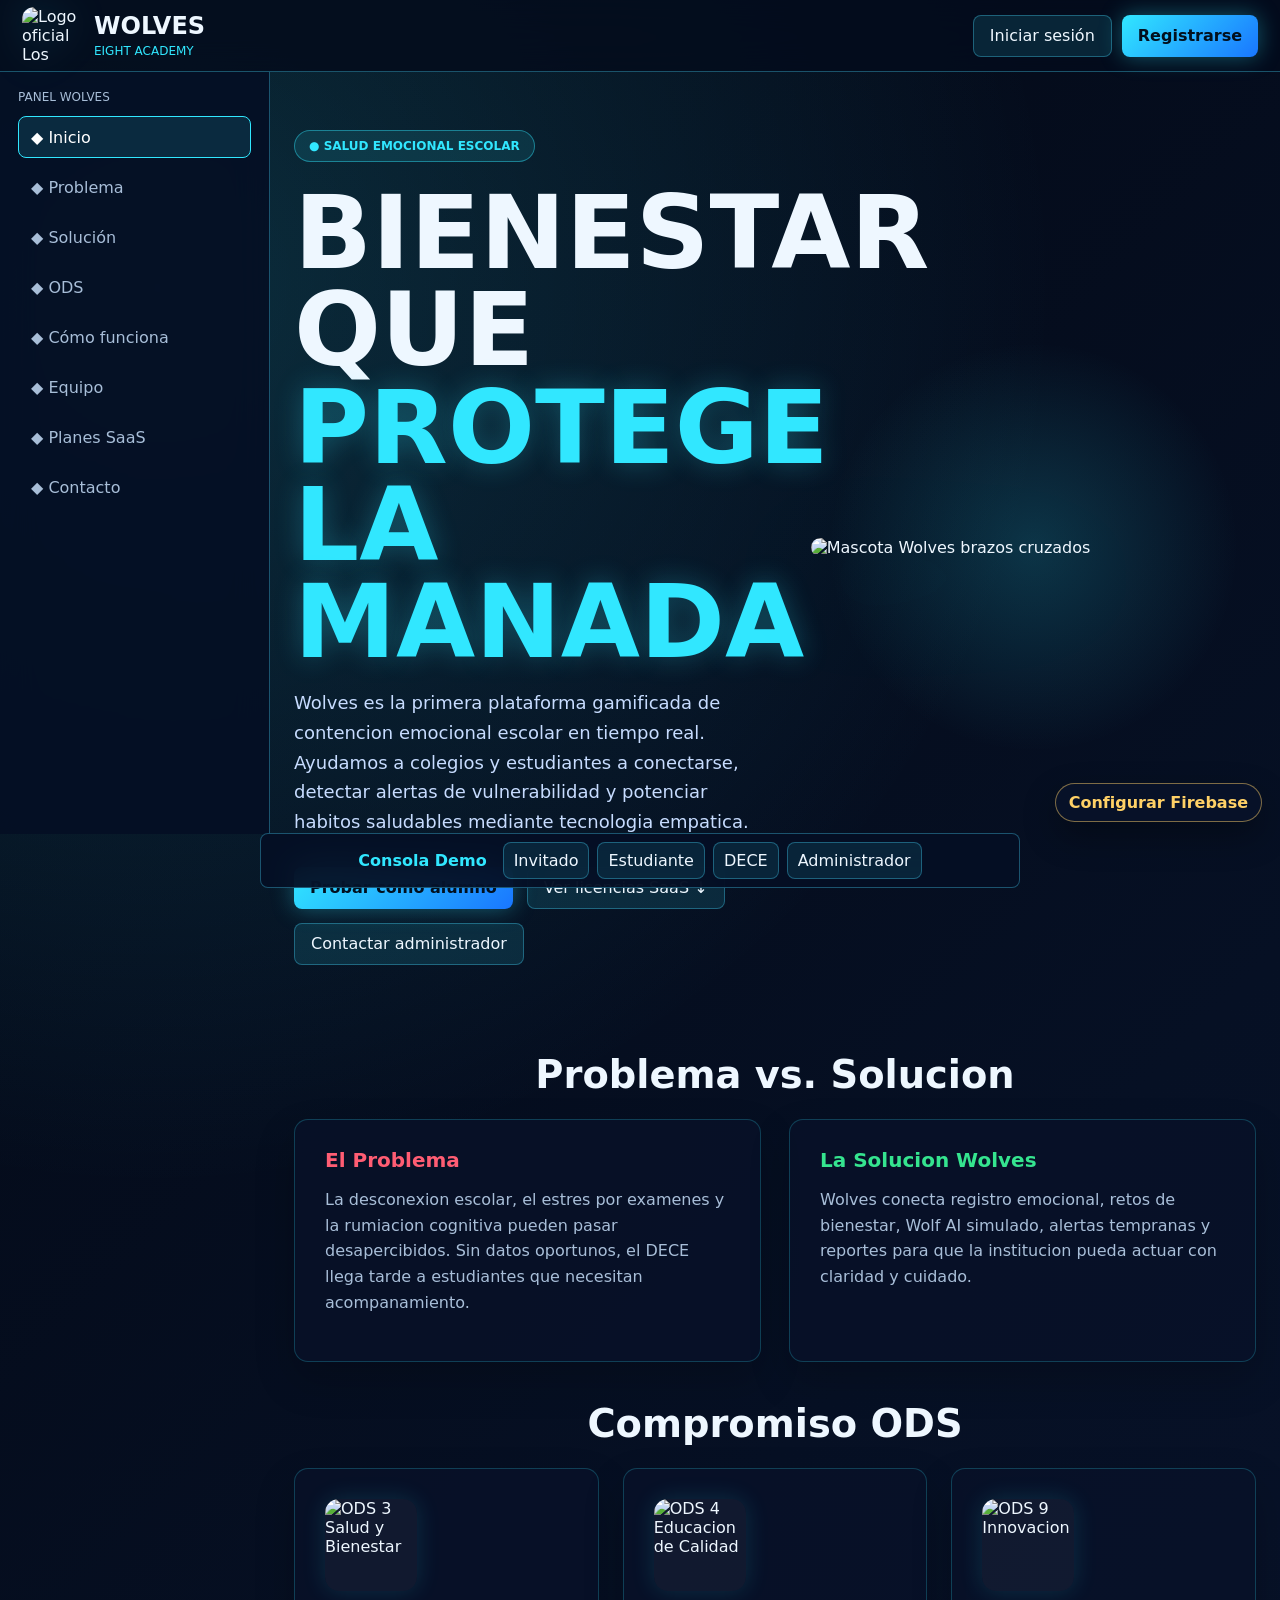
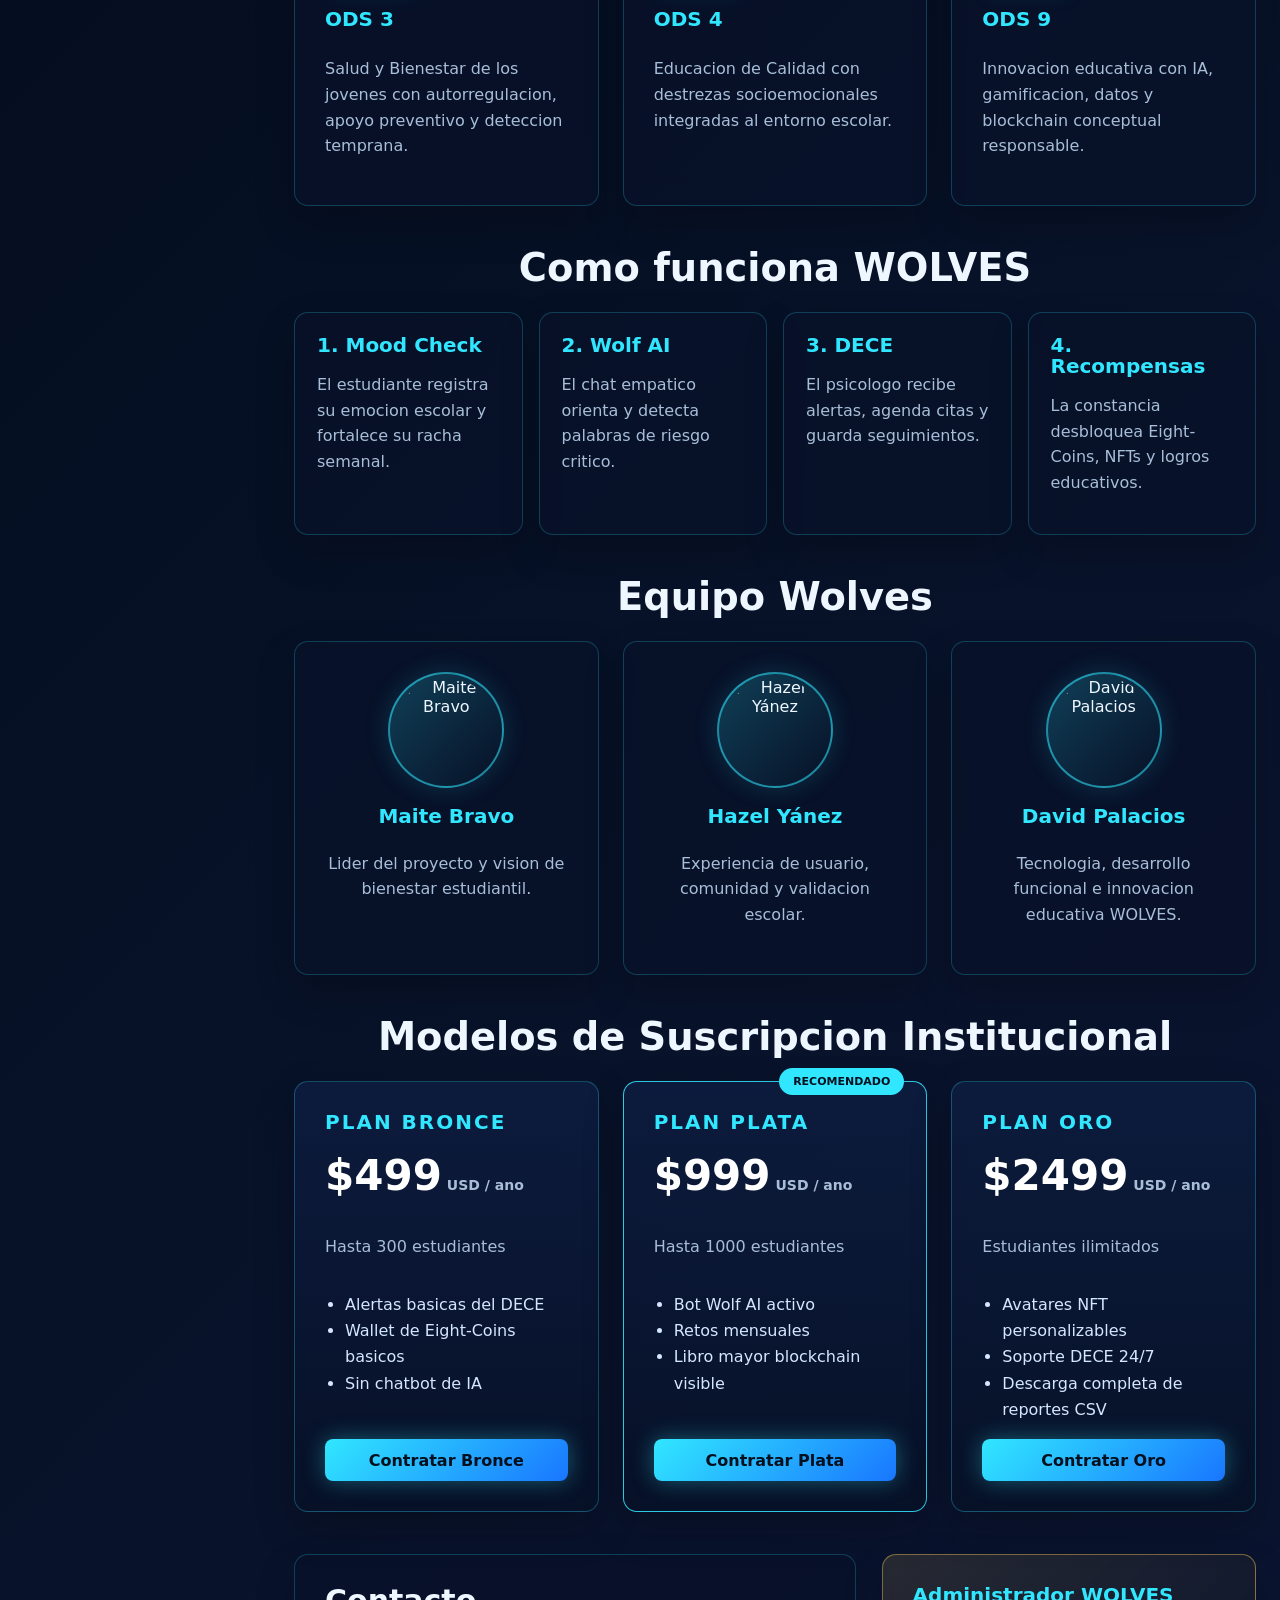
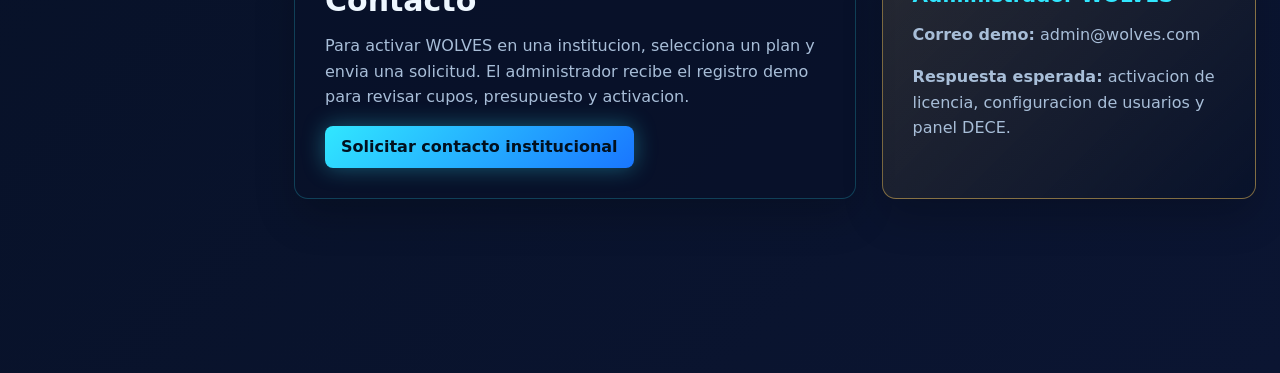
==== commit 0f243c1b: "Load Firebase sync styles" ====
--- a/wolves-mvp/index.html
+++ b/wolves-mvp/index.html
@@ -19,6 +19,7 @@
   <link rel="stylesheet" href="css/landing-final-upgrade.css">
   <link rel="stylesheet" href="css/dece-upgrade.css">
   <link rel="stylesheet" href="css/admin-upgrade.css">
+  <link rel="stylesheet" href="css/firebase-sync.css">
 </head>
 <body>
   <div id="toast" class="toast" aria-live="polite"></div>
--- a/wolves-mvp/css/firebase-sync.css
+++ b/wolves-mvp/css/firebase-sync.css
@@ -0,0 +1 @@
+.firebase-status-badge{position:fixed;right:18px;bottom:78px;z-index:48;min-height:38px;padding:9px 13px;border-radius:999px;border:1px solid rgba(255,209,102,.48);background:rgba(8,18,42,.92);color:#ffd166;font-weight:900;box-shadow:0 14px 34px rgba(0,0,0,.32);backdrop-filter:blur(14px)}.firebase-status-badge.online{border-color:rgba(53,228,143,.55);color:#35e48f;background:rgba(7,32,31,.92)}.firebase-modal{width:min(680px,calc(100% - 24px))}.firebase-modal .auth-form{grid-template-columns:1fr 1fr}.firebase-modal .auth-form .primary-btn,.firebase-modal .form-help{grid-column:1/-1}@media(max-width:720px){.firebase-status-badge{right:12px;bottom:76px;font-size:12px}.firebase-modal .auth-form{grid-template-columns:1fr}}
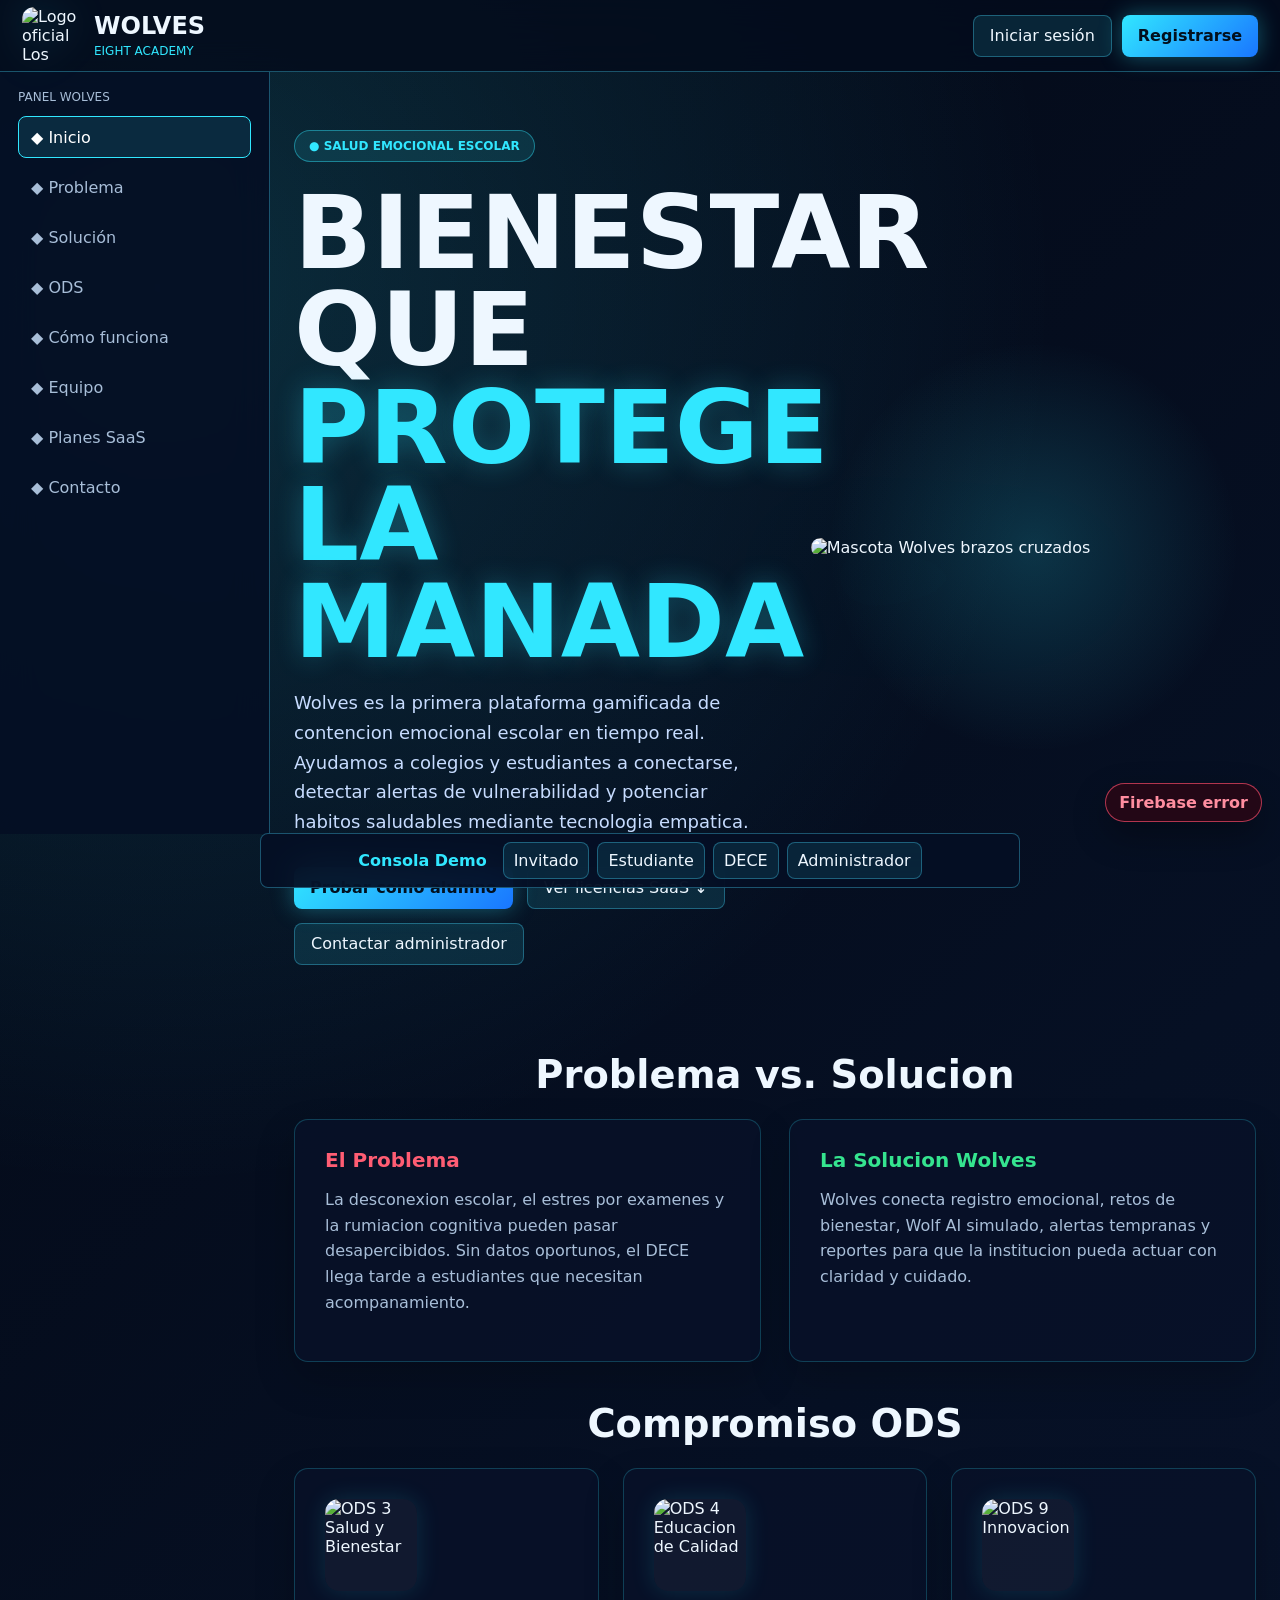
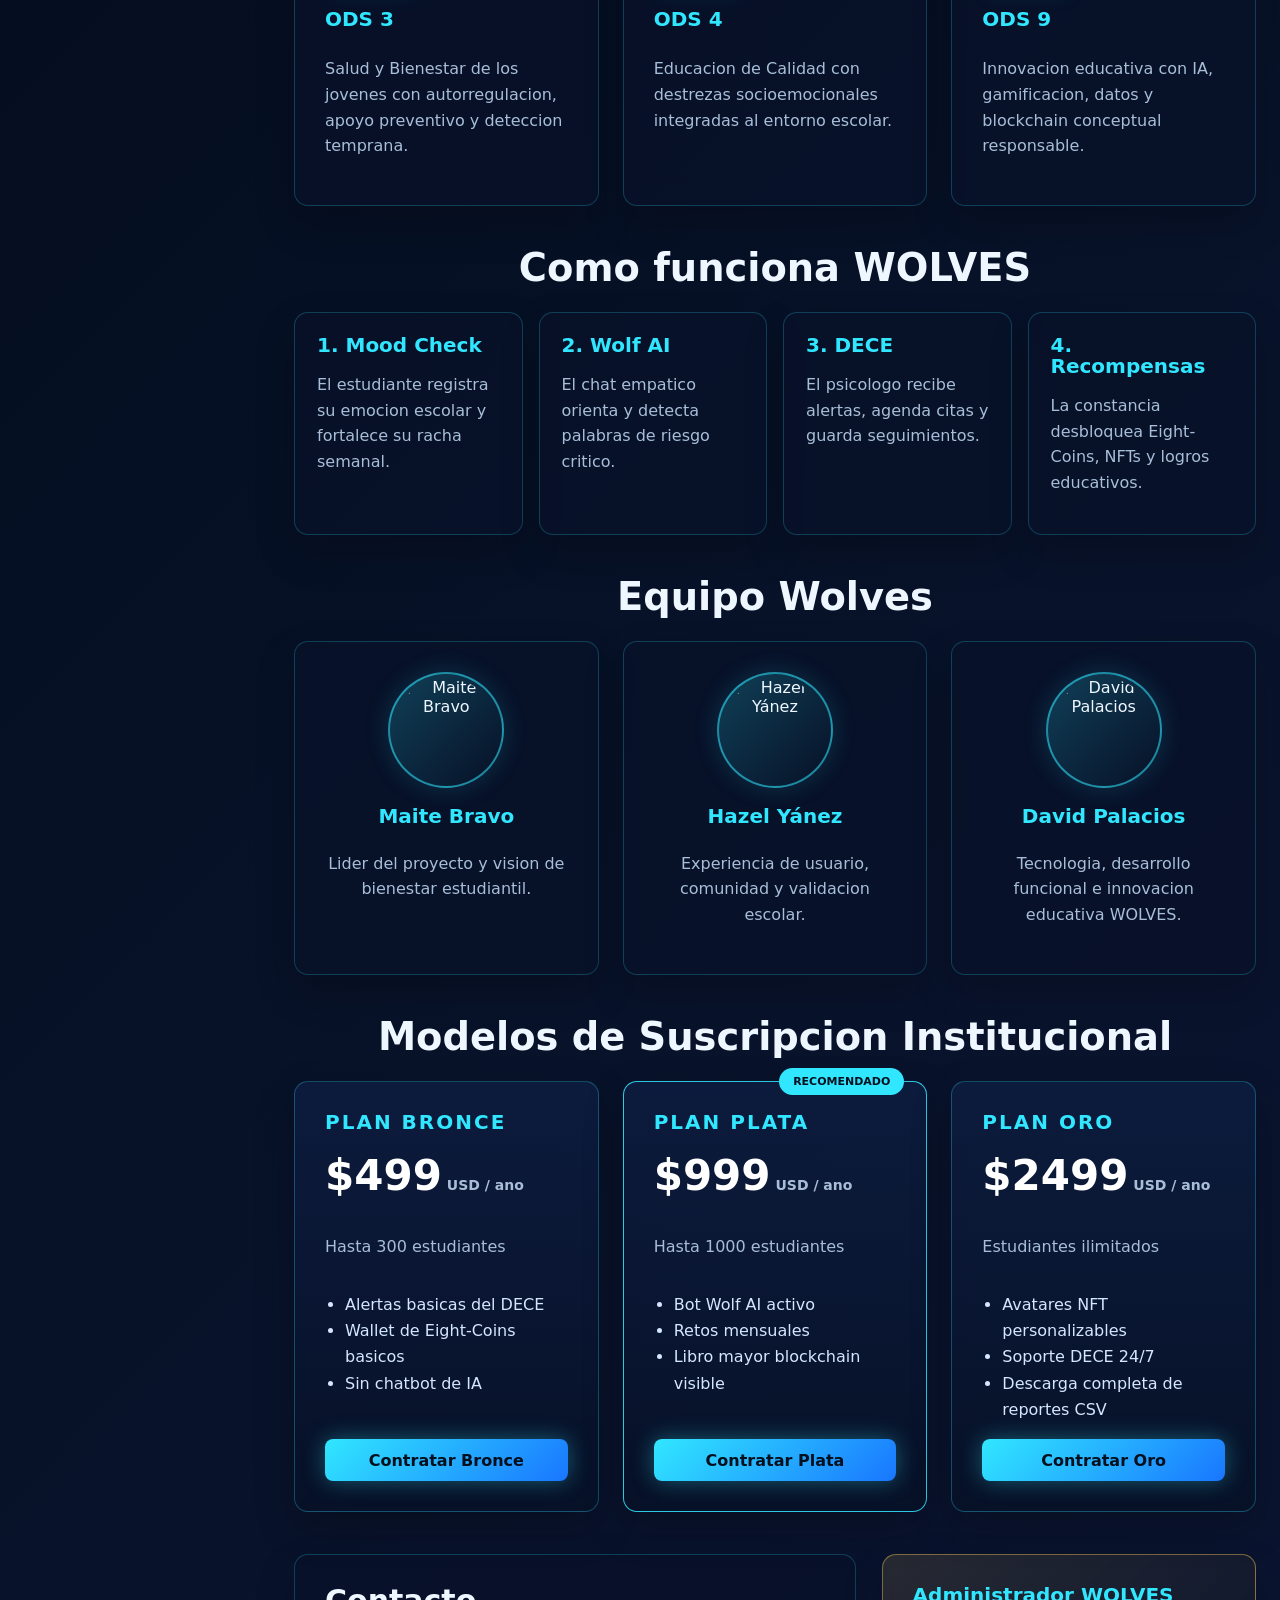
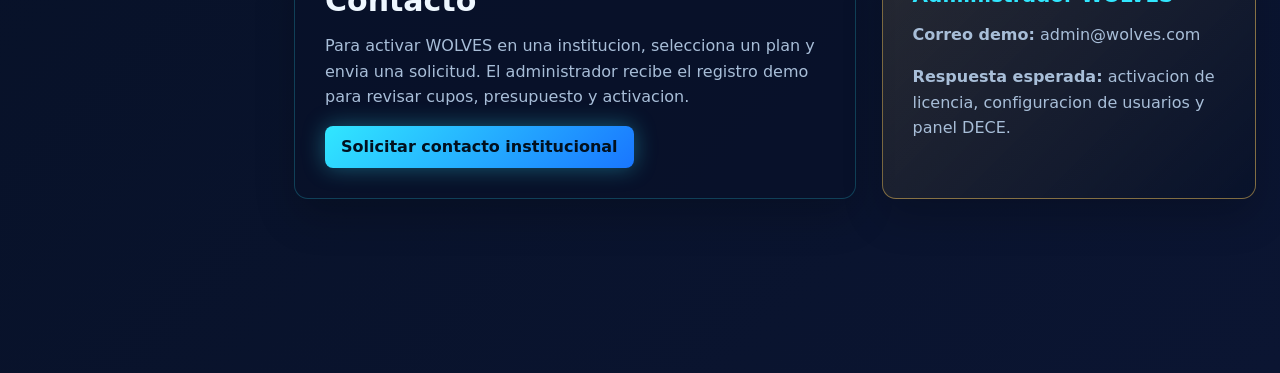
==== commit b5c7dc63: "Bust Firebase script cache" ====
--- a/wolves-mvp/index.html
+++ b/wolves-mvp/index.html
@@ -99,8 +99,9 @@
   <script src="js/profile-panel-upgrade.js"></script>
   <script src="js/student-core-upgrade.js"></script>
   <script src="js/profile-identity-upgrade.js"></script>
-  <script src="js/firebase.js"></script>
-  <script src="js/firebase-sync.js"></script>
+  <script src="js/firebase-config.js?v=20260617-2"></script>
+  <script src="js/firebase.js?v=20260617-2"></script>
+  <script src="js/firebase-sync.js?v=20260617-2"></script>
   <script src="js/challenges.js"></script>
   <script src="js/wallet-upgrade.js"></script>
   <script src="js/wallet-final-tweaks.js"></script>
--- a/wolves-mvp/css/firebase-sync.css
+++ b/wolves-mvp/css/firebase-sync.css
@@ -1 +1 @@
-.firebase-status-badge{position:fixed;right:18px;bottom:78px;z-index:48;min-height:38px;padding:9px 13px;border-radius:999px;border:1px solid rgba(255,209,102,.48);background:rgba(8,18,42,.92);color:#ffd166;font-weight:900;box-shadow:0 14px 34px rgba(0,0,0,.32);backdrop-filter:blur(14px)}.firebase-status-badge.online{border-color:rgba(53,228,143,.55);color:#35e48f;background:rgba(7,32,31,.92)}.firebase-modal{width:min(680px,calc(100% - 24px))}.firebase-modal .auth-form{grid-template-columns:1fr 1fr}.firebase-modal .auth-form .primary-btn,.firebase-modal .form-help{grid-column:1/-1}@media(max-width:720px){.firebase-status-badge{right:12px;bottom:76px;font-size:12px}.firebase-modal .auth-form{grid-template-columns:1fr}}+.firebase-status-badge{position:fixed;right:18px;bottom:78px;z-index:48;min-height:38px;padding:9px 13px;border-radius:999px;border:1px solid rgba(255,209,102,.48);background:rgba(8,18,42,.92);color:#ffd166;font-weight:900;box-shadow:0 14px 34px rgba(0,0,0,.32);backdrop-filter:blur(14px)}.firebase-status-badge.online{border-color:rgba(53,228,143,.55);color:#35e48f;background:rgba(7,32,31,.92)}.firebase-status-badge.error{border-color:rgba(255,79,109,.65);color:#ff8da0;background:rgba(38,8,22,.94)}.firebase-modal{width:min(760px,calc(100% - 24px))}.firebase-modal .auth-form{grid-template-columns:1fr 1fr}.firebase-modal .auth-form .primary-btn,.firebase-modal .form-help,.firebase-modal .full{grid-column:1/-1}.firebase-diagnostic{display:grid;gap:6px;padding:12px 14px;border:1px solid rgba(49,231,255,.2);border-radius:12px;background:rgba(2,10,24,.64);color:#cfe4ff}.firebase-diagnostic strong{color:#31e7ff}.firebase-diagnostic span{overflow-wrap:anywhere;color:#ffd166}.firebase-modal #testFirebaseConnection{grid-column:1/-1}@media(max-width:720px){.firebase-status-badge{right:12px;bottom:76px;font-size:12px}.firebase-modal .auth-form{grid-template-columns:1fr}}
